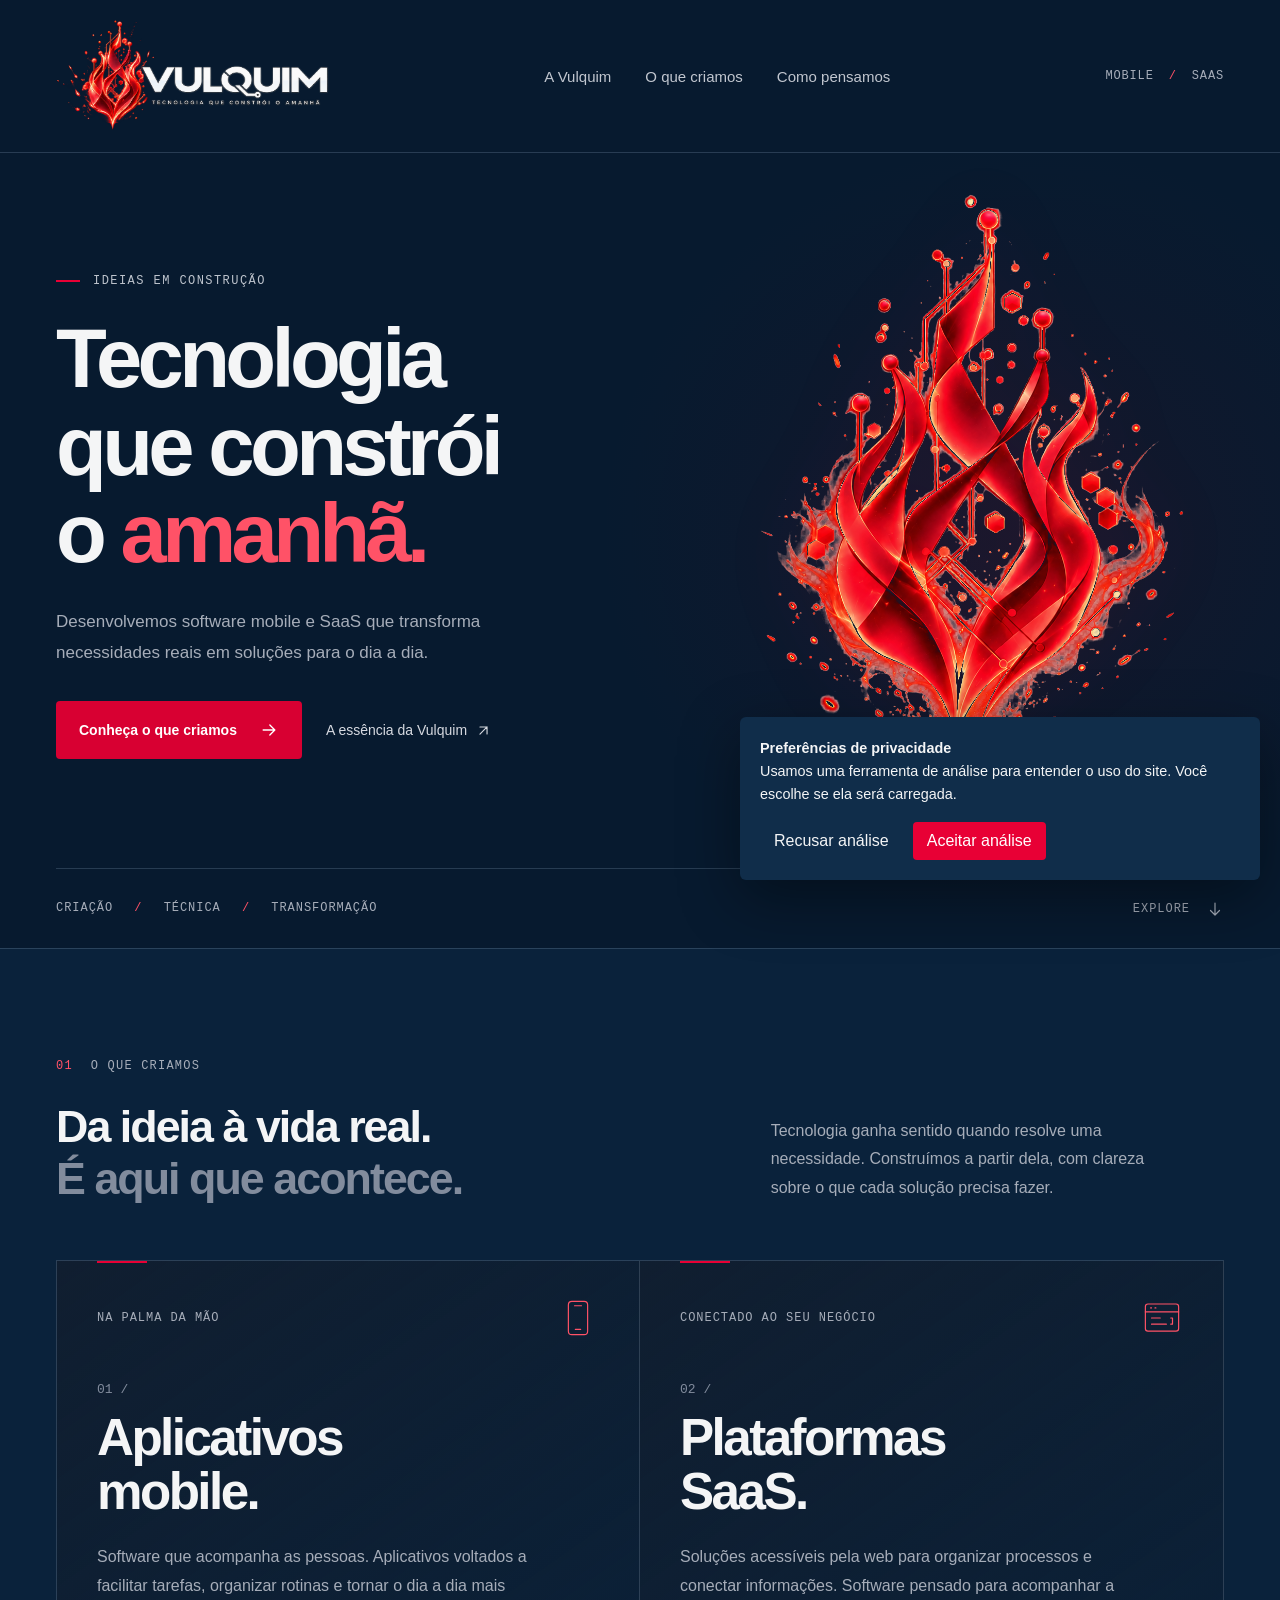
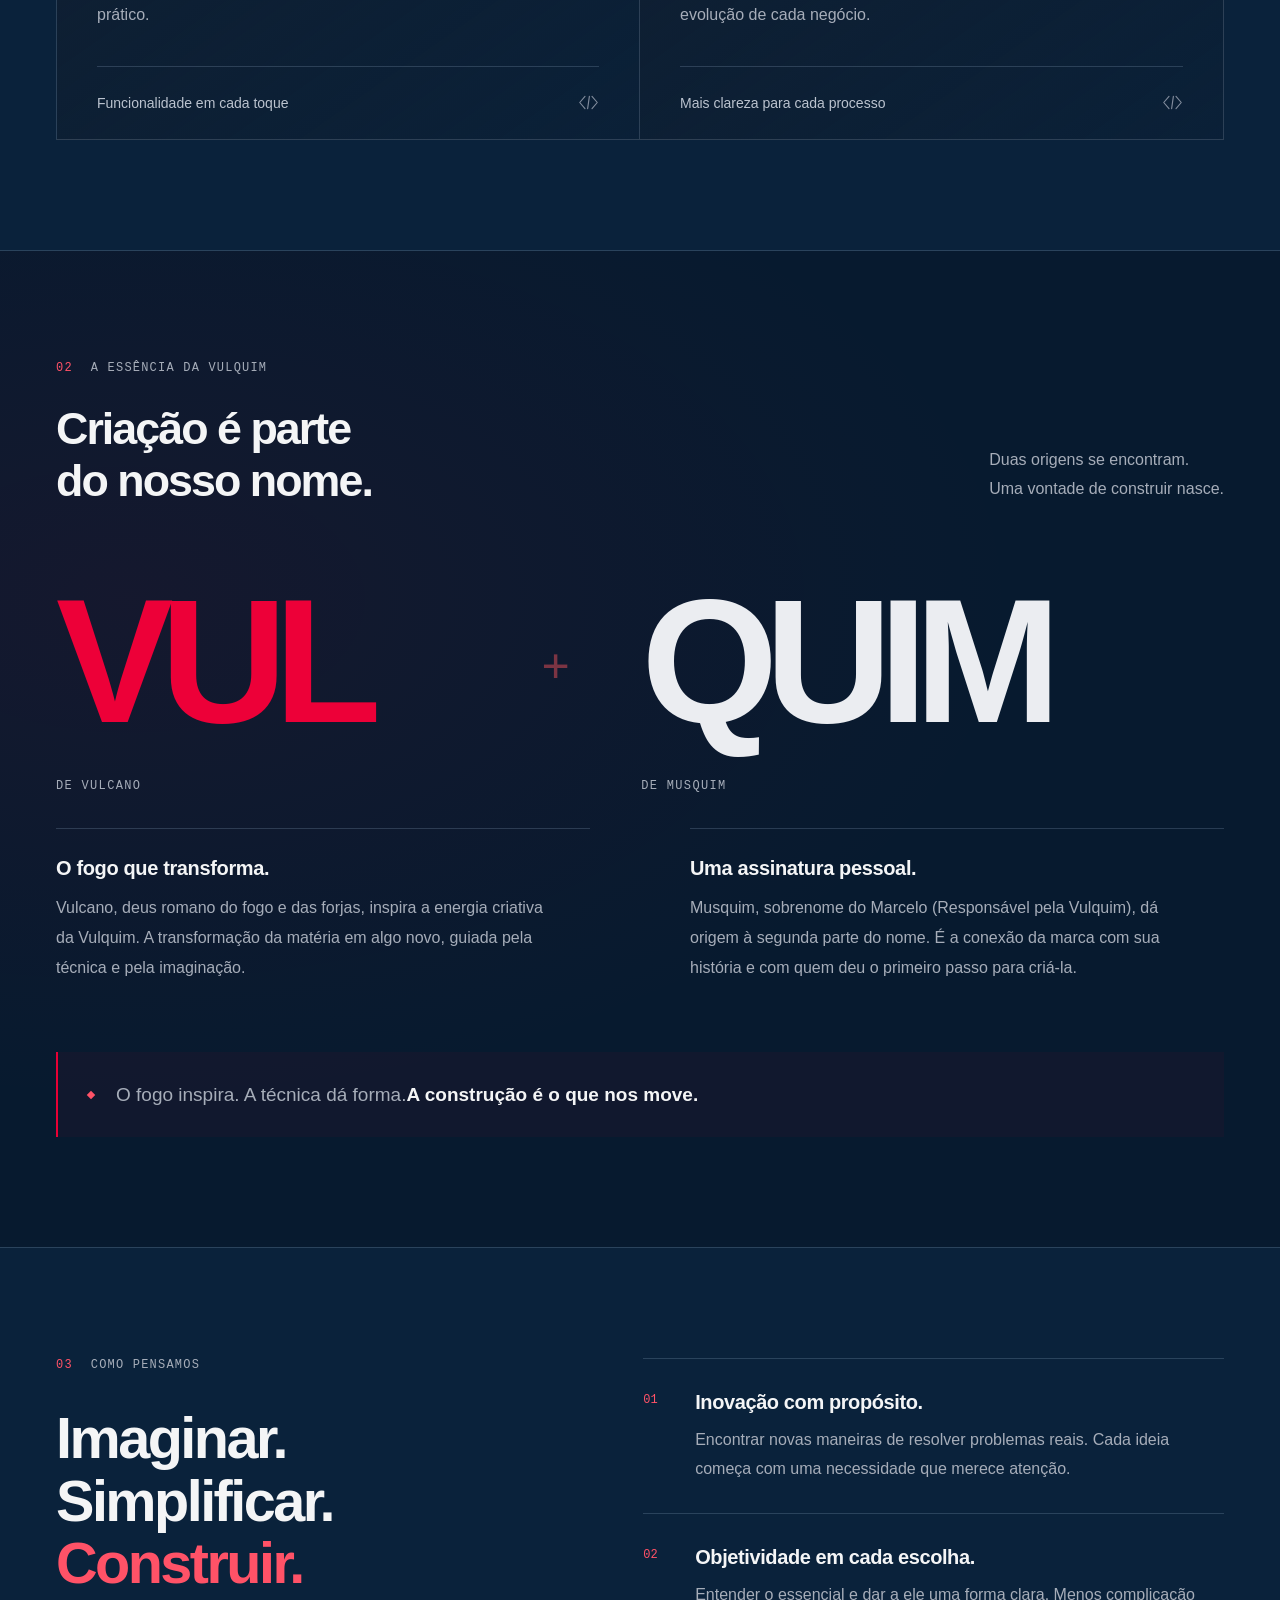
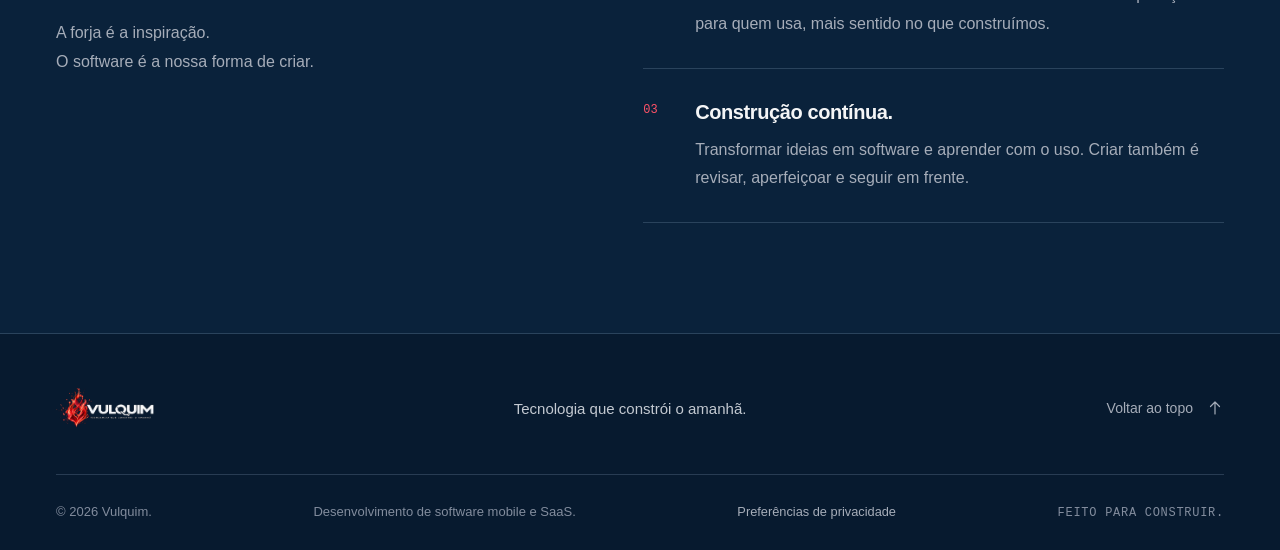
==== index.html @ 4ae48a29 "Adiciona consentimento para analytics e checklist de segurança" ====
<!doctype html>
<html lang="pt-BR">
<head>
  <meta charset="utf-8">
  <meta name="viewport" content="width=device-width, initial-scale=1">
  <meta name="theme-color" content="#071a2f">
  <meta name="color-scheme" content="dark">
  <meta name="description" content="Vulquim: desenvolvimento de software mobile e SaaS. Criação, técnica e objetividade para transformar ideias em soluções digitais.">
  <meta property="og:type" content="website">
  <meta property="og:locale" content="pt_BR">
  <meta property="og:title" content="Vulquim — Tecnologia que constrói o amanhã">
  <meta property="og:description" content="Desenvolvimento de software mobile e SaaS. Da vontade de criar à construção de soluções digitais.">
  <title>Vulquim | Tecnologia que constrói o amanhã</title>
  <link rel="icon" href="favicon.ico" sizes="any">
  <link rel="icon" type="image/png" sizes="32x32" href="favicon-32x32.png">
  <link rel="icon" type="image/png" sizes="16x16" href="favicon-16x16.png">
  <link rel="apple-touch-icon" sizes="180x180" href="apple-touch-icon.png">
  <link rel="manifest" href="site.webmanifest">
  <style>
@charset "UTF-8";

:root {
  --bg: #071a2f;
  --surface: #0a223b;
  --surface-raised: #102d4a;
  --text: #f4f5f6;
  --muted: #a6adb9;
  --subtle: #828c9d;
  --red: #e80035;
  --red-light: #ff5267;
  --line: rgba(190, 215, 241, .18);
  --font: "Segoe UI", Arial, Helvetica, sans-serif;
  --mono: "SFMono-Regular", Consolas, "Liberation Mono", monospace;
  font-family: var(--font);
  color: var(--text);
  background: var(--bg);
  font-synthesis: none;
  text-rendering: optimizeLegibility;
  -webkit-font-smoothing: antialiased;
  scroll-behavior: smooth;
  scroll-padding-top: 100px;
}

*, *::before, *::after { box-sizing: border-box; }
body { margin: 0; min-width: 280px; }
body.dialog-open { overflow: hidden; }
::selection { background: var(--red); color: white; }
button, a { -webkit-tap-highlight-color: transparent; }
button { font: inherit; color: inherit; }
button, a, video { touch-action: manipulation; }
a { color: inherit; text-decoration: none; }
button { cursor: pointer; }
button:disabled { cursor: default; }
button, a { outline-offset: 7px; }
:focus-visible { outline: 2px solid var(--red-light); }
h1, h2, h3, p { margin: 0; }
h1, h2, h3 { overflow-wrap: anywhere; }
img { display: block; max-width: 100%; height: auto; }
svg { width: 24px; height: 24px; fill: none; stroke: currentColor; stroke-width: 1.6; stroke-linecap: round; stroke-linejoin: round; flex-shrink: 0; }
.container { width: min(100% - 112px, 1280px); margin-inline: auto; }
.skip-link { position: fixed; top: 12px; left: 12px; z-index: 100; padding: 14px 20px; background: white; color: black; transform: translateY(-170%); }
.skip-link:focus { transform: translateY(0); }
.site-header { position: relative; z-index: 20; border-bottom: 1px solid var(--line); background: var(--bg); }
.header-inner { display: flex; min-height: 152px; gap: 32px; align-items: center; justify-content: space-between; }
.brand { display: inline-flex; align-items: center; gap: 10px; flex-shrink: 0; }
.brand-logo { display: block; height: 40px; width: auto; }
.site-header .brand-logo { height: 112px; }
.main-nav { display: flex; align-items: center; gap: 34px; }
.main-nav a { position: relative; padding-block: 18px; font-size: .9375rem; color: #c1c6cf; transition: color .18s; }
.main-nav a::after { position: absolute; content: ""; height: 2px; background: var(--red); bottom: 7px; left: 0; width: 100%; transform: scaleX(0); transform-origin: left; transition: transform .2s; }
.main-nav a:hover, .main-nav a:focus-visible { color: white; }
.main-nav a:hover::after, .main-nav a[aria-current="location"]::after { transform: scaleX(1); }
.header-note { color: var(--muted); font: .75rem var(--mono); letter-spacing: .07em; white-space: nowrap; }
.header-note span { color: var(--red-light); margin-inline: 7px; }
.menu-toggle { display: none; }
.hero { position: relative; overflow: hidden; isolation: isolate; background: var(--bg); }
.hero::before { content: ""; position: absolute; z-index: -1; width: 70%; right: -15%; top: 0; bottom: 0; background: radial-gradient(ellipse at 50% 48%, rgba(103, 8, 26, .14), transparent 67%); pointer-events: none; }
.hero-inner { position: relative; display: grid; grid-template-columns: minmax(0, 1.06fr) minmax(0, 1fr); min-height: 795px; padding-top: 70px; padding-bottom: 110px; }
.hero-copy { position: relative; z-index: 2; align-self: center; padding-bottom: 28px; }
.eyebrow { display: flex; align-items: center; gap: 13px; font: .75rem var(--mono); font-weight: 500; letter-spacing: .12em; color: #bdc3cc; }
.eyebrow-line { width: 24px; height: 2px; background: var(--red); }
.hero h1 { margin-top: 27px; font-size: clamp(3.8rem, 6.5vw, 5.7rem); font-weight: 650; line-height: 1.055; letter-spacing: -.056em; }
.hero h1 span { color: var(--red-light); }
.hero-description { font-size: 1.0625rem; line-height: 1.8; max-width: 445px; margin-top: 29px; color: var(--muted); }
.hero-actions { display: flex; flex-wrap: wrap; align-items: center; gap: 24px; margin-top: 33px; }
.button { display: inline-flex; justify-content: center; align-items: center; gap: 22px; padding: 18px 22px; min-height: 56px; border: 1px solid transparent; border-radius: 4px; font-size: .875rem; font-weight: 600; transition: background .2s, transform .2s; }
.button-primary { background: #d80032; color: white; }
.button-primary:hover { background: #f01443; transform: translateY(-2px); }
.button svg { width: 20px; height: 20px; }
.text-link { display: inline-flex; align-items: center; gap: 8px; font-size: .875rem; padding-block: 14px; color: #d6d9e0; }
.text-link:hover { color: var(--red-light); }
.text-link svg { width: 17px; height: 17px; }
.hero-art { position: relative; align-self: stretch; min-width: 0; display: flex; align-items: center; justify-content: center; margin: -80px -80px -20px -8px; }
.hero-flame { width: 100%; height: auto; object-fit: contain; filter: drop-shadow(0 0 36px rgba(239, 0, 47, .06)); }
.motion-link { position: absolute; right: 86px; bottom: -3px; display: flex; align-items: center; gap: 12px; padding: 12px 0; background: none; border: 0; font-size: .875rem; text-align: left; }
.motion-link small { display: block; font-size: .75rem; color: var(--muted); margin-top: 4px; }
.play-circle { border: 1px solid rgba(190, 205, 228, .3); border-radius: 50%; width: 38px; height: 38px; display: grid; place-items: center; transition: border-color .2s, background .2s; }
.play-circle svg { width: 17px; height: 17px; fill: currentColor; stroke: none; }
.motion-link:hover .play-circle { border-color: var(--red); background: var(--red); }
.hero-bottom { position: absolute; bottom: 0; left: 0; right: 0; border-top: 1px solid var(--line); display: flex; align-items: center; justify-content: space-between; gap: 30px; min-height: 80px; font: .75rem var(--mono); letter-spacing: .08em; color: var(--muted); }
.hero-bottom p { line-height: 1.8; }
.hero-bottom p span { color: var(--red-light); margin-inline: 13px; }
.hero-bottom a { display: flex; gap: 16px; align-items: center; min-height: 44px; }
.hero-bottom a:hover { color: white; }
.hero-bottom svg { width: 18px; height: 18px; }
.section { padding-block: 110px; }
.section-label { display: flex; align-items: center; gap: 18px; font: .75rem var(--mono); letter-spacing: .1em; }
.section-label > span { color: var(--red-light); }
.section-label p { color: var(--muted); }
.section-intro { display: grid; grid-template-columns: 1.4fr 1fr; align-items: end; gap: 80px; margin-top: 28px; margin-bottom: 55px; }
h2 { font-size: clamp(2rem, 3.5vw, 3.125rem); letter-spacing: -.044em; font-weight: 600; line-height: 1.16; }
.section-intro h2 span { color: var(--subtle); }
.section-intro > p { font-size: 1rem; line-height: 1.8; color: var(--muted); max-width: 405px; padding-bottom: 2px; }
.services { background: var(--surface); border-block: 1px solid var(--line); }
.services-grid { display: grid; grid-template-columns: 1fr 1fr; }
.service { position: relative; padding: 36px 40px 0; border: 1px solid var(--line); background: linear-gradient(145deg, rgba(19, 28, 42, .65), rgba(11, 16, 24, .1)); overflow: hidden; }
.service + .service { border-left: 0; }
.service::before { content: ""; position: absolute; width: 50px; height: 2px; left: 40px; top: 0; background: var(--red); }
.service-top { display: flex; align-items: center; justify-content: space-between; gap: 15px; }
.service-category { font: .75rem var(--mono); letter-spacing: .08em; color: var(--muted); }
.service-icon { color: var(--red-light); width: 42px; height: 42px; stroke-width: 1.35; }
.service-number { display: block; margin-top: 43px; margin-bottom: 14px; font: .8125rem var(--mono); color: var(--subtle); }
.service h3 { font-size: clamp(2.5rem, 4vw, 3.75rem); letter-spacing: -.05em; line-height: 1.06; font-weight: 550; }
.service > p { max-width: 440px; color: var(--muted); font-size: 1rem; line-height: 1.8; margin-block: 24px 36px; }
.service-foot { display: flex; align-items: center; justify-content: space-between; gap: 20px; border-top: 1px solid var(--line); min-height: 73px; padding-block: 20px; color: #bbc3cf; font-size: .875rem; }
.service-foot svg { width: 21px; height: 21px; color: var(--subtle); stroke-width: 1.3; }
.essence { position: relative; background: radial-gradient(ellipse at 10% 35%, rgba(184, 0, 33, .08), transparent 55%); }
.essence-intro { display: flex; align-items: end; justify-content: space-between; gap: 55px; margin-top: 28px; }
.essence-intro > p { font-size: 1rem; color: var(--muted); line-height: 1.8; padding-bottom: 3px; }
.name-composition { display: grid; grid-template-columns: 1fr 70px 1.28fr; align-items: start; gap: 30px; padding-top: 58px; padding-bottom: 35px; }
.name-part { font-size: clamp(4rem, 13.75vw, 12rem); font-weight: 650; letter-spacing: -.075em; line-height: 1.1; }
.name-vul { color: #ed0038; }
.name-quim { color: #ebedf1; }
.name-part span { display: block; margin-top: 21px; font: .75rem var(--mono); font-weight: 400; letter-spacing: .11em; color: var(--muted); }
.name-plus { align-self: center; color: #7b3443; font-family: var(--mono); font-size: 3rem; line-height: 1; font-weight: 300; transform: translateY(-10px); }
.origins { display: grid; grid-template-columns: 1fr 1fr; gap: 100px; }
.origins article { border-top: 1px solid var(--line); padding-top: 28px; }
.origins h3 { font-size: 1.25rem; font-weight: 550; letter-spacing: -.018em; }
.origins p { margin-top: 13px; color: var(--muted); font-size: 1rem; line-height: 1.85; max-width: 490px; }
.essence-statement { margin-top: 70px; display: flex; align-items: center; gap: 22px; padding: 27px 30px; background: rgba(135, 12, 39, .08); border-left: 2px solid var(--red); }
.statement-marker { display: block; width: 6px; height: 6px; transform: rotate(45deg); background: var(--red-light); }
.essence-statement p { font-size: 1.1875rem; line-height: 1.65; color: var(--muted); }
.essence-statement br { display: none; }
.essence-statement strong { font-weight: 550; color: var(--text); }
.principles { background: var(--surface); border-block: 1px solid var(--line); }
.principles-layout { display: grid; grid-template-columns: 1fr 1.18fr; gap: 95px; }
.principles h2 { margin-top: 35px; font-size: clamp(2.9rem, 4.5vw, 4.5rem); line-height: 1.08; }
.principles h2 span { color: var(--red-light); }
.principles-heading > p { margin-top: 25px; color: var(--muted); font-size: 1rem; line-height: 1.8; }
.principles-list article { display: grid; grid-template-columns: 28px 1fr; gap: 24px; padding-block: 29px; border-bottom: 1px solid var(--line); }
.principles-list article:first-child { border-top: 1px solid var(--line); }
.principle-index { font: .75rem var(--mono); color: var(--red-light); padding-top: 5px; }
.principles-list h3 { font-size: 1.25rem; font-weight: 550; line-height: 1.4; letter-spacing: -.02em; }
.principles-list p { font-size: 1rem; line-height: 1.8; color: var(--muted); margin-top: 10px; }
.site-footer { padding-top: 52px; }
.footer-main { display: flex; align-items: center; justify-content: space-between; gap: 40px; padding-bottom: 44px; }
.footer-main > p { font-size: .9375rem; color: #c3c9d1; }
.back-top { display: flex; align-items: center; gap: 13px; font-size: .875rem; min-height: 44px; color: var(--muted); }
.back-top:hover { color: var(--red-light); }
.back-top svg { width: 18px; height: 18px; }
.footer-bottom { display: flex; align-items: center; justify-content: space-between; flex-wrap: wrap; gap: 18px 30px; padding-block: 27px; border-top: 1px solid var(--line); font-size: .8125rem; color: var(--subtle); line-height: 1.6; }
.footer-bottom > span { font: .75rem var(--mono); letter-spacing: .06em; }
.film-dialog { width: min(960px, calc(100% - 40px)); max-height: calc(100dvh - 40px); margin: auto; padding: 0; background: var(--bg); color: var(--text); border: 1px solid var(--line); border-radius: 8px; box-shadow: 0 24px 140px #000; overflow-y: auto; }
.film-dialog::backdrop { background: rgba(0, 0, 0, .87); backdrop-filter: blur(8px); }
.film-header { display: flex; align-items: center; justify-content: space-between; gap: 16px; padding: 13px 18px 13px 24px; }
.film-header h2 { font-size: 1rem; letter-spacing: -.01em; font-weight: 500; }
.film-close { display: grid; place-items: center; background: transparent; border: 1px solid var(--line); border-radius: 50%; width: 44px; height: 44px; flex-shrink: 0; }
.film-close:hover { background: #222833; }
.film-close svg { width: 20px; height: 20px; }
.film-dialog video { display: block; width: 100%; height: auto; aspect-ratio: 16 / 9; background: black; }
.film-caption { padding: 18px 24px; font-size: .875rem; line-height: 1.6; color: var(--muted); }

@media (min-width: 1600px) {
  .hero-inner { min-height: 875px; }
  .hero-art { margin-right: -50px; margin-left: -25px; }
}
@media (max-width: 1150px) {
  .container { width: calc(100% - 72px); }
  .header-note { display: none; }
  .main-nav { gap: 25px; }
  .hero-inner { min-height: 750px; padding-top: 72px; }
  .hero-art { margin-right: -45px; margin-left: -45px; }
  .hero h1 { font-size: clamp(3.4rem, 6.5vw, 5.1rem); }
  .hero-description { max-width: 390px; }
  .hero-actions { gap: 5px 18px; }
  .motion-link { right: 48px; bottom: 4px; }
  .section-intro { gap: 45px; grid-template-columns: 1.2fr 1fr; }
  .section { padding-block: 90px; }
  .service { padding-inline: 30px; }
  .service::before { left: 30px; }
  .origins { gap: 70px; }
  .name-composition { gap: 18px; grid-template-columns: 1fr 45px 1.28fr; }
  .principles-layout { gap: 55px; }
  .footer-main { flex-wrap: wrap; gap: 26px; }
}
@media (max-width: 760px) {
  :root { scroll-padding-top: 30px; }
  .container { width: calc(100% - 40px); }
  .header-inner { min-height: 118px; gap: 16px; flex-wrap: wrap; }
  .brand { gap: 7px; }
  .site-header .brand-logo { height: 80px; }
  .js .menu-toggle { display: inline-flex; gap: 12px; align-items: center; justify-content: center; border: 1px solid var(--line); padding: 9px 12px; background: none; border-radius: 3px; min-height: 44px; font-size: .875rem; }
  .menu-lines { position: relative; display: block; width: 18px; height: 14px; }
  .menu-lines::before, .menu-lines::after { content: ""; position: absolute; width: 18px; height: 1px; background: var(--text); left: 0; transition: transform .2s, top .2s; }
  .menu-lines::before { top: 3px; }
  .menu-lines::after { top: 10px; }
  .menu-toggle[aria-expanded="true"] .menu-lines::before { top: 7px; transform: rotate(45deg); }
  .menu-toggle[aria-expanded="true"] .menu-lines::after { top: 7px; transform: rotate(-45deg); }
  .main-nav { width: 100%; flex-direction: column; gap: 0; align-items: stretch; padding-bottom: 20px; }
  .main-nav a { font-size: 1rem; padding-block: 15px; border-top: 1px solid var(--line); }
  .main-nav a::after { display: none; }
  .js .main-nav:not(.is-open) { display: none; }
  .hero-inner { grid-template-columns: 1fr; min-height: 0; padding-top: 48px; padding-bottom: 75px; }
  .hero-copy { padding-bottom: 0; }
  .hero-eyebrow { font-size: .75rem; }
  .hero h1 { font-size: clamp(3.15rem, 10.9vw, 4.8rem); margin-top: 23px; line-height: 1.04; }
  .hero-description { font-size: 1rem; line-height: 1.8; max-width: 460px; margin-top: 25px; }
  .hero-actions { margin-top: 27px; gap: 8px 18px; }
  .button { padding: 16px 19px; gap: 18px; }
  .hero-art { margin: 2px auto 35px; max-width: 455px; width: 100%; min-height: 0; }
  .hero-flame { width: 100%; }
  .motion-link { right: 0; bottom: -24px; font-size: .8125rem; }
  .motion-link small { font-size: .75rem; }
  .hero-bottom { min-height: 73px; gap: 12px; font-size: .75rem; letter-spacing: 0; }
  .hero-bottom p span { margin-inline: 5px; }
  .hero-bottom a { gap: 5px; }
  .section { padding-block: 70px; }
  .section-label { gap: 14px; letter-spacing: .08em; }
  .section-intro { display: block; margin-top: 24px; margin-bottom: 33px; }
  h2 { font-size: clamp(1.95rem, 6.5vw, 2.8rem); }
  .section-intro > p { margin-top: 21px; }
  .services-grid { grid-template-columns: 1fr; }
  .service { padding: 27px 26px 0; }
  .service + .service { border-left: 1px solid var(--line); border-top: 0; }
  .service::before { left: 26px; }
  .service-category { line-height: 1.65; max-width: 230px; }
  .service-icon { width: 38px; height: 38px; }
  .service-number { margin-top: 29px; }
  .service h3 { font-size: 3rem; }
  .service > p { margin-block: 21px 27px; }
  .service-foot { min-height: 66px; }
  .essence-intro { display: block; margin-top: 24px; }
  .essence-intro > p { margin-top: 22px; }
  .name-composition { grid-template-columns: 1fr 19px 1.3fr; gap: 8px; padding-top: 35px; padding-bottom: 30px; }
  .name-part { font-size: clamp(2.9rem, 13.65vw, 6rem); letter-spacing: -.075em; }
  .name-part span { font-size: .75rem; margin-top: 18px; letter-spacing: .025em; }
  .name-plus { font-size: 1.6rem; transform: translateY(-15px); }
  .origins { grid-template-columns: 1fr; gap: 28px; }
  .origins article { padding-top: 25px; }
  .origins h3 { font-size: 1.1875rem; }
  .essence-statement { margin-top: 35px; padding: 22px 20px; gap: 14px; }
  .essence-statement p { font-size: 1rem; }
  .essence-statement br { display: block; }
  .statement-marker { flex-shrink: 0; }
  .principles-layout { grid-template-columns: 1fr; gap: 35px; }
  .principles h2 { font-size: 3.2rem; margin-top: 28px; }
  .principles-heading > p { margin-top: 23px; }
  .principles-list article { padding-block: 25px; gap: 16px; grid-template-columns: 22px 1fr; }
  .principles-list h3 { font-size: 1.1875rem; }
  .site-footer { padding-top: 38px; }
  .footer-main { display: grid; grid-template-columns: 1fr; gap: 20px; padding-bottom: 29px; }
  .back-top { justify-self: start; }
  .footer-bottom { flex-direction: column; align-items: start; gap: 8px; padding-block: 22px 30px; }
  .footer-bottom > span { margin-top: 7px; }
  .film-dialog { width: calc(100% - 20px); max-height: calc(100dvh - 20px); }
  .film-header { padding: 10px 12px 10px 18px; }
  .film-caption { padding: 16px 18px; }
}
.consent-banner { position: fixed; right: 20px; bottom: 20px; z-index: 200; width: min(520px, calc(100% - 40px)); padding: 20px; border: 1px solid var(--line-strong); border-radius: 6px; background: var(--surface-raised); box-shadow: 0 18px 60px rgba(0, 0, 0, .4); }
.consent-banner[hidden] { display: none; }
.consent-banner p { margin: 0; color: var(--text); font-size: .9rem; line-height: 1.6; }
.consent-actions { display: flex; flex-wrap: wrap; gap: 10px; margin-top: 16px; }
.consent-actions button, .privacy-preferences { border: 1px solid var(--line-strong); border-radius: 4px; padding: 10px 14px; background: transparent; color: var(--text); font: inherit; cursor: pointer; }
.consent-actions button:hover, .consent-actions button:focus-visible, .privacy-preferences:hover, .privacy-preferences:focus-visible { border-color: var(--red-light); color: var(--red-light); }
.consent-actions .consent-accept { border-color: var(--red); background: var(--red); color: white; }
.consent-actions .consent-accept:hover, .consent-actions .consent-accept:focus-visible { border-color: var(--red-light); background: var(--red-light); color: white; }
.privacy-preferences { padding: 0; border: 0; color: var(--muted); font-size: .8rem; }
@media (max-width: 600px) {
  .consent-banner { right: 12px; bottom: 12px; width: calc(100% - 24px); padding: 16px; }
  .consent-actions { flex-direction: column-reverse; }
  .consent-actions button { width: 100%; }
}
@media (max-width: 370px) {
  .container { width: calc(100% - 32px); }
  .site-header .brand-logo { height: 56px; }
  .menu-toggle-text { display: none; }
  .hero h1 { font-size: 2.8rem; }
  .hero-actions { align-items: flex-start; flex-direction: column; }
  .hero-bottom { align-items: center; }
  .hero-bottom p { max-width: 230px; }
  .hero-bottom a { font-size: 0; }
  .hero-bottom a svg { width: 22px; height: 22px; }
  .service { padding-inline: 21px; }
  .service-foot { font-size: .875rem; }
  .name-part { font-size: 12.6vw; }
}
@media (prefers-reduced-motion: no-preference) {
  .hero-copy { animation: enter .65s ease-out both; }
  .hero-flame { animation: flame-enter 1s ease-out both; }
  @keyframes enter { from { opacity: 0; transform: translateY(14px); } to { opacity: 1; transform: none; } }
  @keyframes flame-enter { from { opacity: 0; } to { opacity: 1; } }
}
@media (prefers-reduced-motion: reduce) {
  :root { scroll-behavior: auto; }
  *, *::before, *::after { animation: none !important; transition: none !important; }
}
@media print {
  :root, body { background: white; color: black; }
  .container { width: 100%; }
  .site-header, .hero-art, .hero-actions, .hero-bottom, .film-dialog, .back-top, .consent-banner, .privacy-preferences { display: none; }
  .hero-inner, .principles-layout, .section-intro, .essence-intro { display: block; min-height: 0; padding: 0; }
  .section, .hero { padding-block: 25px; background: white; }
  .hero h1 { font-size: 3.3rem; }
  p, .section-intro h2 span, .name-quim, .service h3, .principles h2 { color: black !important; }
  .service, .essence-statement { background: white; }
  .name-part { font-size: 5rem; }
  .service h3 { font-size: 2rem; }
  .brand-logo { filter: brightness(0); }
}

</style>
  
</head>
<body>
  <a class="skip-link" href="#conteudo">Ir para o conteúdo</a>

  <header class="site-header">
    <div class="container header-inner">
      <a class="brand" href="#inicio" aria-label="Vulquim, início">
        <img class="brand-logo" src="vulquim-logo-white.png" alt="Vulquim" width="900" height="369">
      </a>
      <button class="menu-toggle" type="button" aria-controls="menu-principal" aria-expanded="false" aria-label="Abrir menu">
        <span class="menu-toggle-text">Menu</span><span class="menu-lines" aria-hidden="true"></span>
      </button>
      <nav class="main-nav" id="menu-principal" aria-label="Navegação principal">
        <a href="#essencia">A Vulquim</a>
        <a href="#atuacao">O que criamos</a>
        <a href="#principios">Como pensamos</a>
      </nav>
      <span class="header-note">MOBILE <span aria-hidden="true">/</span> SAAS</span>
    </div>
  </header>

  <main id="conteudo">
    <section class="hero" id="inicio" aria-labelledby="hero-title">
      <div class="container hero-inner">
        <div class="hero-copy">
          <p class="eyebrow hero-eyebrow"><span class="eyebrow-line" aria-hidden="true"></span> IDEIAS EM CONSTRUÇÃO</p>
          <h1 id="hero-title">Tecnologia<br>que constrói<br>o <span>amanhã.</span></h1>
          <p class="hero-description">Desenvolvemos software mobile e SaaS que transforma necessidades reais em soluções para o dia a dia.</p>
          <div class="hero-actions">
            <a class="button button-primary" href="#atuacao">Conheça o que criamos <svg aria-hidden="true" viewBox="0 0 24 24"><path d="M5 12h14m-6-6 6 6-6 6"/></svg></a>
            <a class="text-link" href="#essencia">A essência da Vulquim <svg aria-hidden="true" viewBox="0 0 24 24"><path d="M7 17 17 7M7 7h10v10"/></svg></a>
          </div>
        </div>
        <div class="hero-art">
          <img class="hero-flame" src="vulquim-asset-3-cutout-final.png" alt="Símbolo da Vulquim: uma chama vermelha formada por fitas entrelaçadas e conexões de circuitos." width="1271" height="1237" fetchpriority="high" decoding="async">
          <a class="motion-link" href="vulquim-asset-4.mp4" data-open-film>
            <span class="play-circle" aria-hidden="true"><svg viewBox="0 0 24 24"><path d="m9 6 9 6-9 6Z"/></svg></span>
            <span>A marca em movimento<small>Assista à animação</small></span>
          </a>
        </div>
        <div class="hero-bottom">
          <p>CRIAÇÃO <span aria-hidden="true">/</span> TÉCNICA <span aria-hidden="true">/</span> TRANSFORMAÇÃO</p>
          <a href="#atuacao" aria-label="Explore o que criamos">EXPLORE <svg aria-hidden="true" viewBox="0 0 24 24"><path d="M12 4v16m-6-6 6 6 6-6"/></svg></a>
        </div>
      </div>
    </section>

    <section class="section services" id="atuacao" aria-labelledby="services-title">
      <div class="container">
        <div class="section-label"><span>01</span><p>O QUE CRIAMOS</p></div>
        <div class="section-intro">
          <h2 id="services-title">Da ideia à vida real.<br><span>É aqui que acontece.</span></h2>
          <p>Tecnologia ganha sentido quando resolve uma necessidade. Construímos a partir dela, com clareza sobre o que cada solução precisa fazer.</p>
        </div>
        <div class="services-grid">
          <article class="service">
            <div class="service-top"><span class="service-category">NA PALMA DA MÃO</span><svg class="service-icon" aria-hidden="true" viewBox="0 0 48 48"><rect x="13" y="5" width="22" height="38" rx="4"/><path d="M20 10h8M21 37h6"/></svg></div>
            <span class="service-number" aria-hidden="true">01 /</span>
            <h3>Aplicativos<br>mobile.</h3>
            <p>Software que acompanha as pessoas. Aplicativos voltados a facilitar tarefas, organizar rotinas e tornar o dia a dia mais prático.</p>
            <div class="service-foot"><span>Funcionalidade em cada toque</span><svg aria-hidden="true" viewBox="0 0 24 24"><path d="m8 5-6 7 6 7m8-14 6 7-6 7m-3-14-2 14"/></svg></div>
          </article>
          <article class="service">
            <div class="service-top"><span class="service-category">CONECTADO AO SEU NEGÓCIO</span><svg class="service-icon" aria-hidden="true" viewBox="0 0 48 48"><rect x="5" y="8" width="38" height="31" rx="3"/><path d="M5 17h38M11 12.5h1m4 0h1M12 24h10m-10 7h17m5-7h2v7h-2"/></svg></div>
            <span class="service-number" aria-hidden="true">02 /</span>
            <h3>Plataformas<br>SaaS.</h3>
            <p>Soluções acessíveis pela web para organizar processos e conectar informações. Software pensado para acompanhar a evolução de cada negócio.</p>
            <div class="service-foot"><span>Mais clareza para cada processo</span><svg aria-hidden="true" viewBox="0 0 24 24"><path d="m8 5-6 7 6 7m8-14 6 7-6 7m-3-14-2 14"/></svg></div>
          </article>
        </div>
      </div>
    </section>

    <section class="section essence" id="essencia" aria-labelledby="essence-title">
      <div class="container">
        <div class="section-label"><span>02</span><p>A ESSÊNCIA DA VULQUIM</p></div>
        <div class="essence-intro">
          <h2 id="essence-title">Criação é parte<br>do nosso nome.</h2>
          <p>Duas origens se encontram.<br>Uma vontade de construir nasce.</p>
        </div>
        <div class="name-composition" aria-label="VUL, de Vulcano, mais QUIM, de Musquim">
          <div class="name-part name-vul" aria-hidden="true">VUL<span>DE VULCANO</span></div>
          <span class="name-plus" aria-hidden="true">+</span>
          <div class="name-part name-quim" aria-hidden="true">QUIM<span>DE MUSQUIM</span></div>
        </div>
        <div class="origins">
          <article>
            <h3>O fogo que transforma.</h3>
            <p>Vulcano, deus romano do fogo e das forjas, inspira a energia criativa da Vulquim. A transformação da matéria em algo novo, guiada pela técnica e pela imaginação.</p>
          </article>
          <article>
            <h3>Uma assinatura pessoal.</h3>
            <p>Musquim, sobrenome do Marcelo (Responsável pela Vulquim), dá origem à segunda parte do nome. É a conexão da marca com sua história e com quem deu o primeiro passo para criá-la.</p>
          </article>
        </div>
        <div class="essence-statement"><span class="statement-marker" aria-hidden="true"></span><p>O fogo inspira. A técnica dá forma.<br><strong>A construção é o que nos move.</strong></p></div>
      </div>
    </section>

    <section class="section principles" id="principios" aria-labelledby="principles-title">
      <div class="container principles-layout">
        <div class="principles-heading">
          <div class="section-label"><span>03</span><p>COMO PENSAMOS</p></div>
          <h2 id="principles-title">Imaginar.<br>Simplificar.<br><span>Construir.</span></h2>
          <p>A forja é a inspiração.<br>O software é a nossa forma de criar.</p>
        </div>
        <div class="principles-list">
          <article><span class="principle-index">01</span><div><h3>Inovação com propósito.</h3><p>Encontrar novas maneiras de resolver problemas reais. Cada ideia começa com uma necessidade que merece atenção.</p></div></article>
          <article><span class="principle-index">02</span><div><h3>Objetividade em cada escolha.</h3><p>Entender o essencial e dar a ele uma forma clara. Menos complicação para quem usa, mais sentido no que construímos.</p></div></article>
          <article><span class="principle-index">03</span><div><h3>Construção contínua.</h3><p>Transformar ideias em software e aprender com o uso. Criar também é revisar, aperfeiçoar e seguir em frente.</p></div></article>
        </div>
      </div>
    </section>
  </main>

  <footer class="site-footer">
    <div class="container">
      <div class="footer-main">
        <a class="brand" href="#inicio" aria-label="Vulquim, voltar ao início"><img class="brand-logo" src="vulquim-logo-white.png" alt="Vulquim" width="1500" height="369" loading="lazy"></a>
        <p>Tecnologia que constrói o amanhã.</p>
        <a class="back-top" href="#inicio">Voltar ao topo <svg aria-hidden="true" viewBox="0 0 24 24"><path d="M12 20V4m-6 6 6-6 6 6"/></svg></a>
      </div>
      <div class="footer-bottom"><p>© 2026 Vulquim.</p><p>Desenvolvimento de software mobile e SaaS.</p><button class="privacy-preferences" id="privacy-preferences" type="button">Preferências de privacidade</button><span>FEITO PARA CONSTRUIR.</span></div>
    </div>
  </footer>

  <dialog class="film-dialog" id="brand-film" aria-labelledby="film-title">
    <div class="film-header"><h2 id="film-title">A Vulquim em movimento</h2><button class="film-close" type="button" aria-label="Fechar vídeo"><svg aria-hidden="true" viewBox="0 0 24 24"><path d="m6 6 12 12M6 18 18 6"/></svg></button></div>
    <video id="film" controls playsinline muted preload="none" aria-label="Animação da identidade visual da Vulquim, com uma chama vermelha e conexões de circuitos"><source src="vulquim-asset-4.mp4" type="video/mp4">Seu navegador não consegue reproduzir este vídeo.</video>
    <p class="film-caption">O fogo, a criação e a transformação na identidade da Vulquim.</p>
  </dialog>
  <section class="consent-banner" id="analytics-consent" aria-labelledby="analytics-consent-title" role="dialog" hidden>
    <p id="analytics-consent-title"><strong>Preferências de privacidade</strong><br>Usamos uma ferramenta de análise para entender o uso do site. Você escolhe se ela será carregada.</p>
    <div class="consent-actions">
      <button type="button" data-analytics-consent="denied">Recusar análise</button>
      <button class="consent-accept" type="button" data-analytics-consent="accepted">Aceitar análise</button>
    </div>
  </section>
<script>
(() => {
  'use strict';
  document.documentElement.classList.add('js');

  const menuButton = document.querySelector('.menu-toggle');
  const menu = document.querySelector('.main-nav');
  const mobile = window.matchMedia('(max-width: 760px)');

  function setMenu(open, returnFocus = false) {
    menuButton.setAttribute('aria-expanded', String(open));
    menuButton.setAttribute('aria-label', open ? 'Fechar menu' : 'Abrir menu');
    menu.classList.toggle('is-open', open);
    if (returnFocus) menuButton.focus();
  }

  menuButton.addEventListener('click', () => {
    setMenu(menuButton.getAttribute('aria-expanded') !== 'true');
  });

  menu.addEventListener('click', (event) => {
    const link = event.target.closest('a');
    if (!link || !mobile.matches) return;
    const target = document.querySelector(link.getAttribute('href'));
    setMenu(false);
    if (target) {
      target.setAttribute('tabindex', '-1');
      target.focus({ preventScroll: true });
      target.addEventListener('blur', () => target.removeAttribute('tabindex'), { once: true });
    }
  });

  document.addEventListener('keydown', (event) => {
    if (event.key === 'Escape' && menuButton.getAttribute('aria-expanded') === 'true') {
      setMenu(false, true);
    }
  });

  document.addEventListener('click', (event) => {
    if (mobile.matches && !event.target.closest('.site-header')) setMenu(false);
  });
  mobile.addEventListener('change', () => setMenu(false));

  const dialog = document.getElementById('brand-film');
  const video = document.getElementById('film');
  const openVideo = document.querySelector('[data-open-film]');
  const closeVideo = document.querySelector('.film-close');

  const analyticsId = 'G-K3H3D2QZF4';
  const analyticsConsentKey = 'vulquim-analytics-consent';
  const consentBanner = document.getElementById('analytics-consent');
  const privacyPreferences = document.getElementById('privacy-preferences');
  const consentButtons = consentBanner.querySelectorAll('[data-analytics-consent]');

  function readAnalyticsConsent() {
    try {
      return window.localStorage.getItem(analyticsConsentKey);
    } catch {
      return null;
    }
  }

  function saveAnalyticsConsent(value) {
    try {
      window.localStorage.setItem(analyticsConsentKey, value);
    } catch {
      // A blocked storage still leaves the current choice effective.
    }
  }

  function loadAnalytics() {
    if (window.__vulquimAnalyticsLoaded) return;
    window.__vulquimAnalyticsLoaded = true;
    window.dataLayer = window.dataLayer || [];
    window.gtag = function gtag() { window.dataLayer.push(arguments); };
    window.gtag('js', new Date());
    window.gtag('config', analyticsId, { anonymize_ip: true });
    const analyticsScript = document.createElement('script');
    analyticsScript.async = true;
    analyticsScript.src = `https://www.googletagmanager.com/gtag/js?id=${encodeURIComponent(analyticsId)}`;
    document.head.appendChild(analyticsScript);
  }

  function showConsentBanner() {
    consentBanner.hidden = false;
  }

  function hideConsentBanner() {
    consentBanner.hidden = true;
  }

  function applyAnalyticsConsent(value) {
    saveAnalyticsConsent(value);
    if (value === 'accepted') {
      loadAnalytics();
    } else if (window.__vulquimAnalyticsLoaded && typeof window.gtag === 'function') {
      window.gtag('consent', 'update', { analytics_storage: 'denied' });
    }
    hideConsentBanner();
  }

  consentButtons.forEach((button) => {
    button.addEventListener('click', () => applyAnalyticsConsent(button.dataset.analyticsConsent));
  });
  privacyPreferences.addEventListener('click', () => {
    showConsentBanner();
    consentButtons[0].focus();
  });

  const analyticsConsent = readAnalyticsConsent();
  if (analyticsConsent === 'accepted') loadAnalytics();
  else if (analyticsConsent !== 'denied') showConsentBanner();

  openVideo.addEventListener('click', (event) => {
    if (typeof dialog.showModal !== 'function') {
      return;
    }
    event.preventDefault();
    dialog.showModal();
    document.body.classList.add('dialog-open');
    closeVideo.focus();
    video.play().catch(() => {
      // Native controls remain available when automatic playback is blocked.
    });
  });

  closeVideo.addEventListener('click', () => dialog.close());
  dialog.addEventListener('click', (event) => {
    if (event.target !== dialog) return;
    const box = dialog.getBoundingClientRect();
    if (event.clientX < box.left || event.clientX > box.right || event.clientY < box.top || event.clientY > box.bottom) dialog.close();
  });

  dialog.addEventListener('close', () => {
    video.pause();
    document.body.classList.remove('dialog-open');
    openVideo.focus({ preventScroll: true });
  });

  if ('IntersectionObserver' in window) {
    const navLinks = Array.from(menu.querySelectorAll('a'));
    const observer = new IntersectionObserver((entries) => {
      entries.forEach((entry) => {
        if (!entry.isIntersecting) return;
        navLinks.forEach((link) => {
          if (link.hash === '#' + entry.target.id) link.setAttribute('aria-current', 'location');
          else link.removeAttribute('aria-current');
        });
      });
    }, { rootMargin: '-15% 0px -60% 0px', threshold: 0 });
    document.querySelectorAll('main > section').forEach((section) => observer.observe(section));
  }
})();

</script>
</body>
</html>
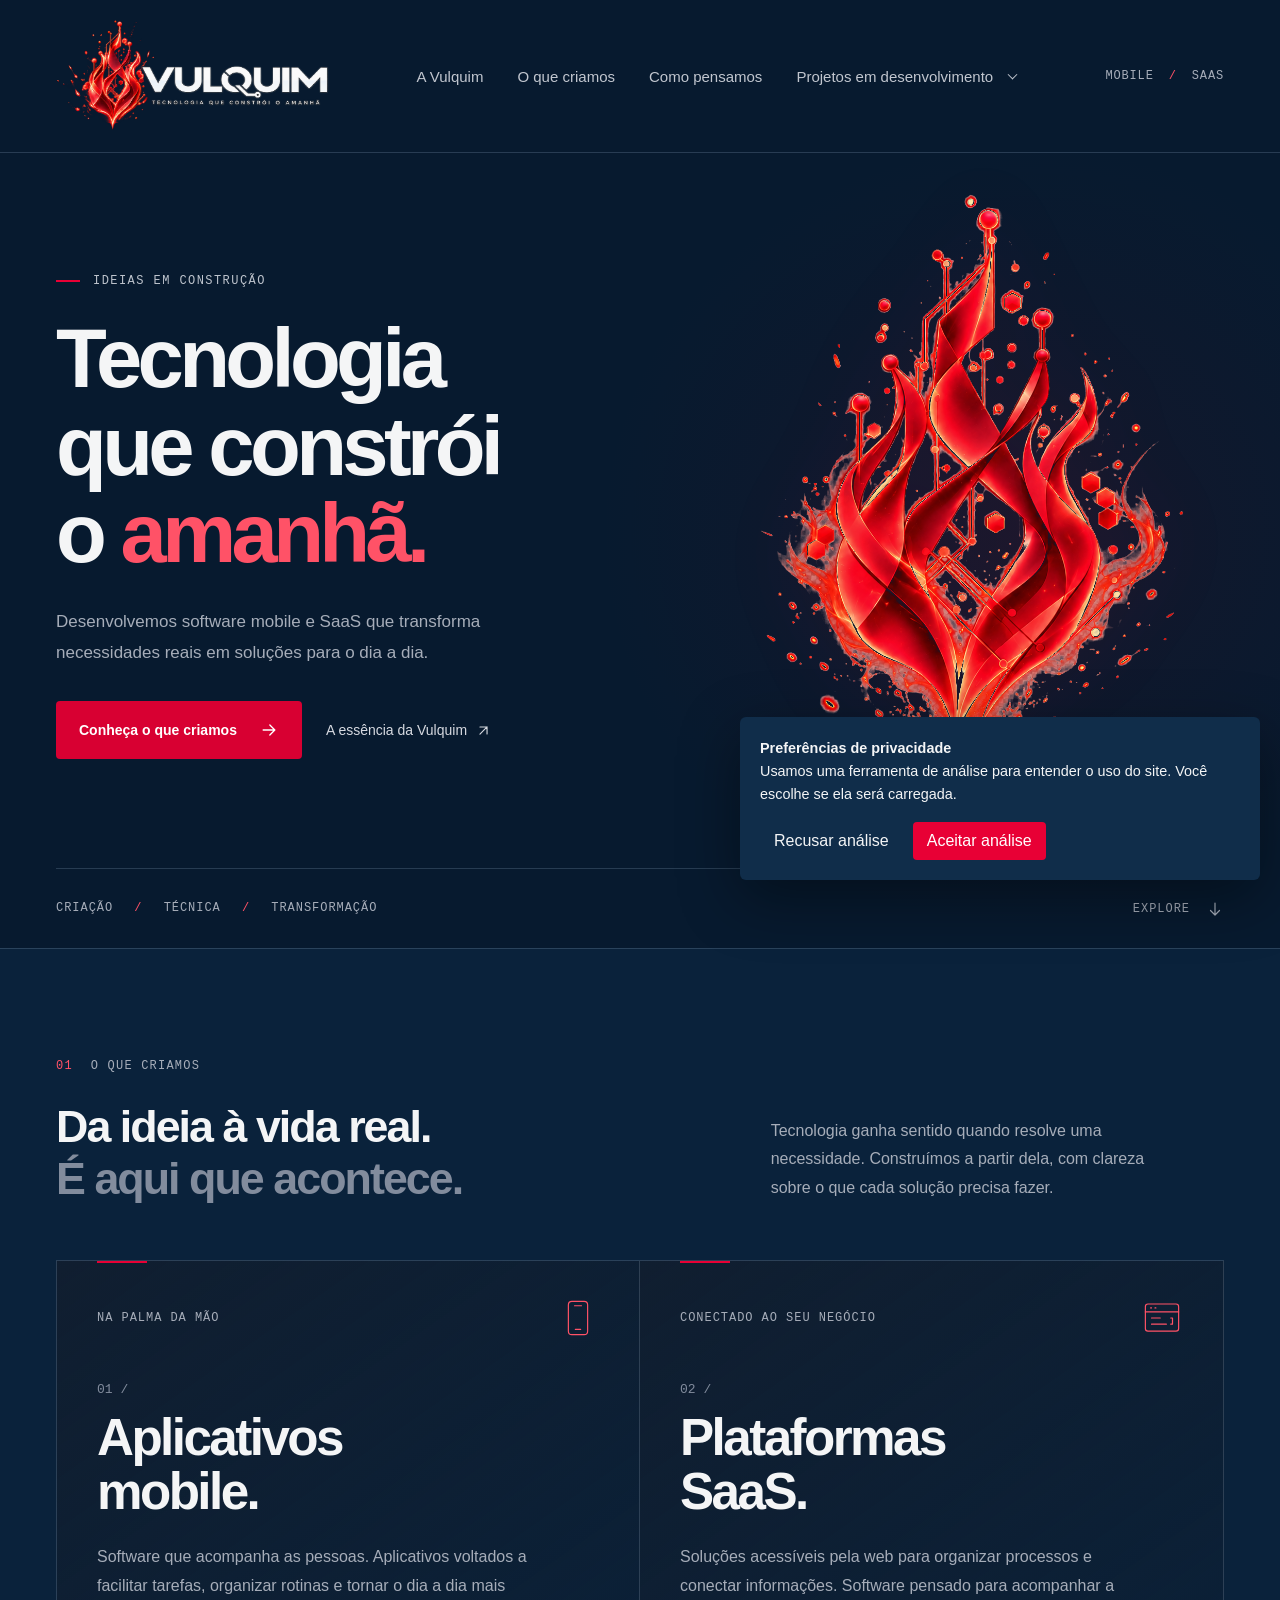
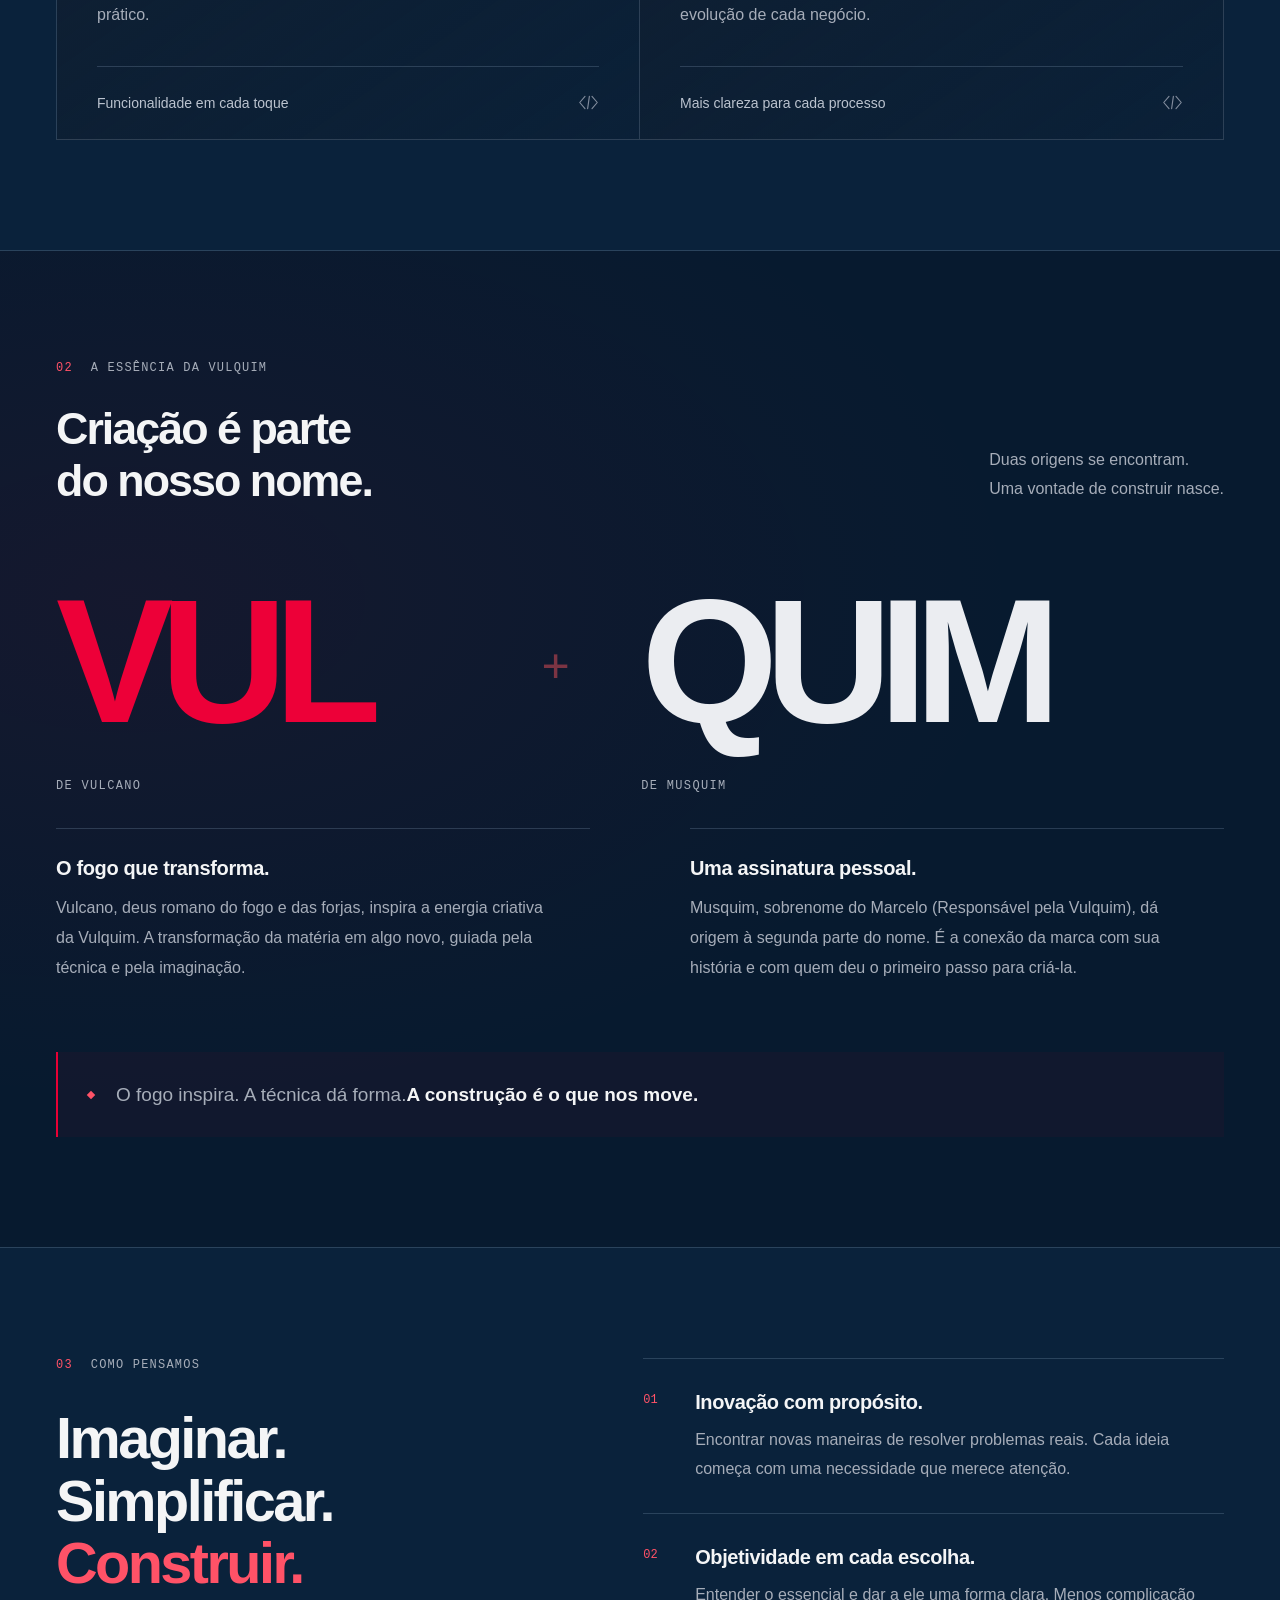
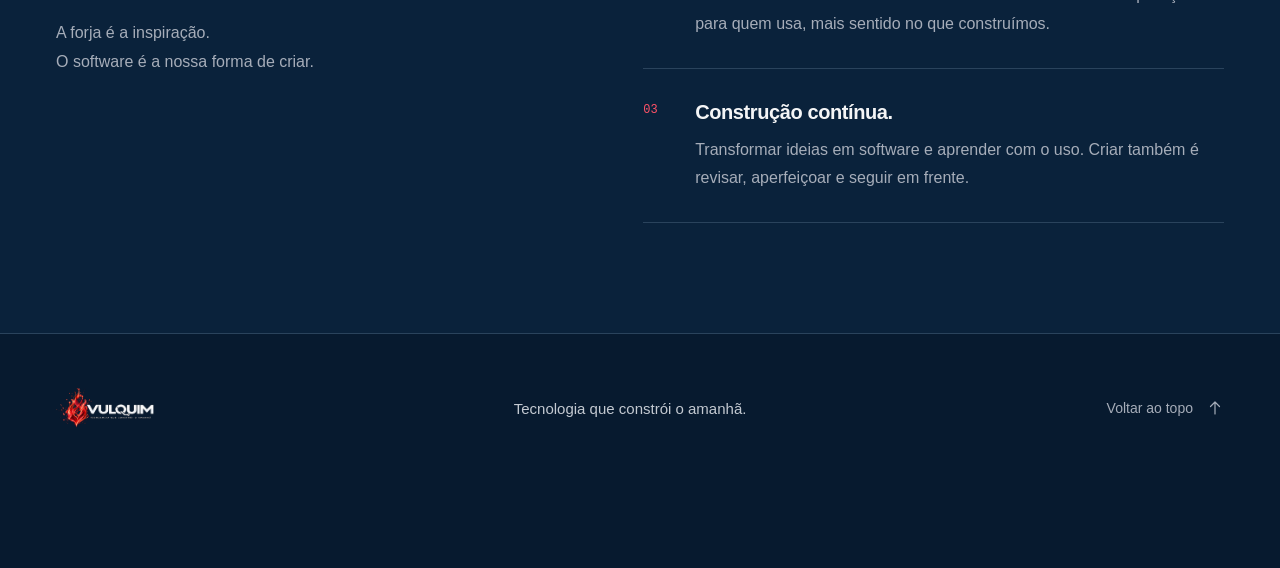
==== commit 0bb5eb80: "Aprimora site e documenta projetos" ====
--- a/index.html
+++ b/index.html
@@ -16,6 +16,7 @@
   <link rel="icon" type="image/png" sizes="16x16" href="favicon-16x16.png">
   <link rel="apple-touch-icon" sizes="180x180" href="apple-touch-icon.png">
   <link rel="manifest" href="site.webmanifest">
+  <link rel="stylesheet" href="projetos.css">
   <style>
 @charset "UTF-8";
 
@@ -209,7 +210,8 @@
   .main-nav { width: 100%; flex-direction: column; gap: 0; align-items: stretch; padding-bottom: 20px; }
   .main-nav a { font-size: 1rem; padding-block: 15px; border-top: 1px solid var(--line); }
   .main-nav a::after { display: none; }
-  .js .main-nav:not(.is-open) { display: none; }
+  .js .main-nav { max-height: 0; opacity: 0; overflow: hidden; visibility: hidden; transform: translateY(-12px); transition: max-height .42s cubic-bezier(.22, 1, .36, 1), opacity .24s ease, transform .42s cubic-bezier(.22, 1, .36, 1), visibility 0s linear .42s; }
+  .js .main-nav.is-open { max-height: 560px; opacity: 1; visibility: visible; transform: none; transition-delay: 0s; }
   .hero-inner { grid-template-columns: 1fr; min-height: 0; padding-top: 48px; padding-bottom: 75px; }
   .hero-copy { padding-bottom: 0; }
   .hero-eyebrow { font-size: .75rem; }
@@ -275,6 +277,22 @@
 .consent-actions .consent-accept { border-color: var(--red); background: var(--red); color: white; }
 .consent-actions .consent-accept:hover, .consent-actions .consent-accept:focus-visible { border-color: var(--red-light); background: var(--red-light); color: white; }
 .privacy-preferences { padding: 0; border: 0; color: var(--muted); font-size: .8rem; }
+
+@media (hover: hover) and (pointer: fine) {
+  .service { transition: transform .3s cubic-bezier(.22, 1, .36, 1), border-color .25s ease, background .25s ease; }
+  .service:hover { z-index: 1; border-color: rgba(255, 82, 103, .48); background: linear-gradient(145deg, rgba(39, 29, 43, .82), rgba(15, 20, 29, .32)); transform: translateY(-6px); }
+  .service:hover .service-icon { transform: translateY(-2px) scale(1.06); }
+  .service-icon { transition: transform .3s cubic-bezier(.22, 1, .36, 1), color .2s ease; }
+  .service-foot svg, .hero-bottom a svg, .back-top svg { transition: transform .25s cubic-bezier(.22, 1, .36, 1); }
+  .service:hover .service-foot svg, .hero-bottom a:hover svg { transform: translateY(4px); }
+  .back-top:hover svg { transform: translateY(-3px); }
+  .principles-list article { transition: padding-left .25s ease, border-color .25s ease; }
+  .principles-list article:hover { padding-left: 8px; border-color: rgba(255, 82, 103, .52); }
+  .principles-list article:hover .principle-index { color: white; }
+}
+
+.js .reveal { opacity: 0; transform: translateY(18px); transition: opacity .72s ease var(--reveal-delay, 0ms), transform .72s cubic-bezier(.22, 1, .36, 1) var(--reveal-delay, 0ms); }
+.js .reveal.is-visible { opacity: 1; transform: none; }
 @media (max-width: 600px) {
   .consent-banner { right: 12px; bottom: 12px; width: calc(100% - 24px); padding: 16px; }
   .consent-actions { flex-direction: column-reverse; }
@@ -336,6 +354,13 @@
         <a href="#essencia">A Vulquim</a>
         <a href="#atuacao">O que criamos</a>
         <a href="#principios">Como pensamos</a>
+        <details class="nav-projects">
+          <summary>Projetos em desenvolvimento</summary>
+          <div class="nav-projects-menu">
+            <a href="kerva.html">Kerva <span>finanças em construção</span></a>
+            <a href="handos.html">HandOS <span>operação no ritmo certo</span></a>
+          </div>
+        </details>
       </nav>
       <span class="header-note">MOBILE <span aria-hidden="true">/</span> SAAS</span>
     </div>
@@ -613,5 +638,6 @@
 })();
 
 </script>
+<script src="site-interactions.js"></script>
 </body>
 </html>
--- a/projetos.css
+++ b/projetos.css
@@ -0,0 +1,523 @@
+/* Shared navigation and project pages for Vulquim. */
+
+.nav-projects {
+  position: relative;
+}
+
+.nav-projects summary {
+  position: relative;
+  padding: 18px 25px 18px 0;
+  color: #c1c6cf;
+  font-size: .9375rem;
+  cursor: pointer;
+  list-style: none;
+  transition: color .18s;
+}
+
+.nav-projects summary::-webkit-details-marker { display: none; }
+
+.nav-projects summary::after {
+  position: absolute;
+  content: "";
+  top: 50%;
+  right: 2px;
+  width: 7px;
+  height: 7px;
+  border-right: 1px solid currentColor;
+  border-bottom: 1px solid currentColor;
+  transform: translateY(-70%) rotate(45deg);
+  transition: transform .18s;
+}
+
+.nav-projects summary::before {
+  position: absolute;
+  content: "";
+  right: 0;
+  bottom: 7px;
+  left: 0;
+  height: 2px;
+  background: var(--red);
+  transform: scaleX(0);
+  transform-origin: left;
+  transition: transform .2s;
+}
+
+.nav-projects summary:hover,
+.nav-projects summary:focus-visible,
+.nav-projects[open] summary {
+  color: white;
+}
+
+.nav-projects summary:focus-visible {
+  outline: 2px solid var(--red-light);
+  outline-offset: 7px;
+}
+
+.nav-projects[open] summary::after { transform: translateY(-25%) rotate(225deg); }
+.nav-projects[open] summary::before { transform: scaleX(1); }
+.nav-projects[open] .nav-projects-menu { animation: project-menu-in .22s cubic-bezier(.22, 1, .36, 1) both; }
+
+@keyframes project-menu-in {
+  from { opacity: 0; transform: translateY(-7px); }
+  to { opacity: 1; transform: none; }
+}
+
+.main-nav .nav-projects-menu {
+  position: absolute;
+  z-index: 30;
+  top: calc(100% - 2px);
+  right: -12px;
+  width: min(290px, 80vw);
+  padding: 8px;
+  border: 1px solid rgba(190, 215, 241, .24);
+  border-radius: 5px;
+  background: #0b233d;
+  box-shadow: 0 18px 50px rgba(0, 0, 0, .35);
+}
+
+.main-nav .nav-projects-menu a {
+  display: block;
+  padding: 13px 14px;
+  border-radius: 3px;
+  color: #edf1f5;
+  font-size: .9rem;
+  line-height: 1.35;
+  transition: background .18s, color .18s;
+}
+
+.main-nav .nav-projects-menu a::after { display: none; }
+
+.main-nav .nav-projects-menu a:hover,
+.main-nav .nav-projects-menu a:focus-visible {
+  background: rgba(232, 0, 53, .12);
+  color: white;
+}
+
+.main-nav .nav-projects-menu span {
+  display: block;
+  margin-top: 4px;
+  color: #9faebe;
+  font: .6875rem/1.4 var(--mono, Consolas, monospace);
+  letter-spacing: .05em;
+  text-transform: uppercase;
+}
+
+/* Project pages */
+
+.project-page {
+  --project-line: rgba(213, 226, 241, .16);
+  --project-text: #f5f7fa;
+  --project-muted: #aab7c6;
+  margin: 0;
+  min-width: 280px;
+  color: var(--project-text);
+  background: var(--project-bg);
+  font-family: "Segoe UI", Arial, Helvetica, sans-serif;
+  font-synthesis: none;
+  text-rendering: optimizeLegibility;
+  -webkit-font-smoothing: antialiased;
+}
+
+.project-page *,
+.project-page *::before,
+.project-page *::after { box-sizing: border-box; }
+
+.project-page h1,
+.project-page h2,
+.project-page h3,
+.project-page p { margin: 0; }
+
+.project-page a { color: inherit; text-decoration: none; }
+.project-page .skip-link { position: fixed; top: 12px; left: 12px; z-index: 100; padding: 14px 20px; background: white; color: black; transform: translateY(-170%); }
+.project-page .skip-link:focus { transform: translateY(0); }
+.project-page button { font: inherit; }
+.project-page img { display: block; max-width: 100%; height: auto; }
+.project-page svg { fill: none; stroke: currentColor; stroke-linecap: round; stroke-linejoin: round; }
+
+.project-page .site-header {
+  border-bottom-color: var(--project-line);
+  background: var(--project-bg);
+}
+
+.project-page .header-inner {
+  width: min(100% - 112px, 1280px);
+  min-height: 108px;
+  margin-inline: auto;
+  display: flex;
+  align-items: center;
+  justify-content: space-between;
+  gap: 30px;
+}
+
+.project-page .brand { display: inline-flex; align-items: center; flex-shrink: 0; }
+.project-page .brand-logo { width: auto; height: 72px; }
+
+.project-page .main-nav {
+  display: flex;
+  align-items: center;
+  gap: 28px;
+}
+
+.project-page .main-nav > a,
+.project-page .nav-projects summary {
+  color: #c1ccd8;
+  font-size: .875rem;
+}
+
+.project-page .main-nav > a {
+  position: relative;
+  padding-block: 18px;
+}
+
+.project-page .main-nav > a::after {
+  position: absolute;
+  content: "";
+  right: 0;
+  bottom: 7px;
+  left: 0;
+  height: 2px;
+  background: var(--project-accent);
+  transform: scaleX(0);
+  transform-origin: left;
+  transition: transform .2s;
+}
+
+.project-page .main-nav > a:hover,
+.project-page .main-nav > a:focus-visible { color: white; }
+.project-page .main-nav > a:hover::after,
+.project-page .main-nav > a:focus-visible::after { transform: scaleX(1); }
+
+.project-page .nav-projects summary::before { background: var(--project-accent); }
+.project-page .nav-projects summary:focus-visible { outline-color: var(--project-accent); }
+.project-page .nav-projects-menu { background: var(--project-surface); border-color: var(--project-line); }
+.project-page .main-nav .nav-projects-menu a:hover,
+.project-page .main-nav .nav-projects-menu a:focus-visible { background: color-mix(in srgb, var(--project-accent) 13%, transparent); }
+
+.project-page .header-note {
+  color: var(--project-muted);
+  font: .6875rem/1.4 Consolas, monospace;
+  letter-spacing: .09em;
+  white-space: nowrap;
+}
+
+.project-page .header-note span { color: var(--project-accent); margin-inline: 6px; }
+
+.project-page .menu-toggle {
+  display: none;
+  border: 1px solid var(--project-line);
+  border-radius: 3px;
+  min-height: 44px;
+  padding: 9px 12px;
+  color: var(--project-text);
+  background: transparent;
+}
+
+.project-page .menu-lines {
+  position: relative;
+  display: block;
+  width: 18px;
+  height: 14px;
+}
+
+.project-page .menu-lines::before,
+.project-page .menu-lines::after {
+  position: absolute;
+  content: "";
+  left: 0;
+  width: 18px;
+  height: 1px;
+  background: currentColor;
+  transition: transform .2s, top .2s;
+}
+
+.project-page .menu-lines::before { top: 3px; }
+.project-page .menu-lines::after { top: 10px; }
+.project-page .menu-toggle[aria-expanded="true"] .menu-lines::before { top: 7px; transform: rotate(45deg); }
+.project-page .menu-toggle[aria-expanded="true"] .menu-lines::after { top: 7px; transform: rotate(-45deg); }
+
+.project-page .project-main { overflow: hidden; }
+
+.project-page .project-hero {
+  position: relative;
+  isolation: isolate;
+  border-bottom: 1px solid var(--project-line);
+}
+
+.project-page .project-hero::before {
+  position: absolute;
+  z-index: -1;
+  content: "";
+  inset: 0 0 auto;
+  height: min(760px, 90vw);
+  opacity: .6;
+  pointer-events: none;
+}
+
+.project-kerva {
+  --project-bg: #15100c;
+  --project-surface: #21150f;
+  --project-surface-raised: #2b1b12;
+  --project-accent: #ff7b22;
+  --project-accent-soft: #ffad6e;
+}
+
+.project-kerva .project-hero::before {
+  background: radial-gradient(ellipse at 75% 35%, rgba(255, 113, 23, .28), transparent 39%), linear-gradient(130deg, transparent 45%, rgba(246, 104, 19, .09) 45%, transparent 66%);
+}
+
+.project-handos {
+  --project-bg: #061426;
+  --project-surface: #0b1d33;
+  --project-surface-raised: #102946;
+  --project-accent: #48a8ff;
+  --project-accent-soft: #92d1ff;
+}
+
+.project-handos .project-hero::before {
+  background: radial-gradient(ellipse at 80% 28%, rgba(38, 130, 224, .32), transparent 38%), linear-gradient(115deg, transparent 43%, rgba(72, 168, 255, .08) 43%, transparent 68%);
+}
+
+.project-hero-inner {
+  position: relative;
+  width: min(100% - 112px, 1280px);
+  min-height: 610px;
+  margin-inline: auto;
+  display: grid;
+  grid-template-columns: minmax(0, 1.02fr) minmax(320px, .98fr);
+  align-items: center;
+  gap: 80px;
+  padding-block: 70px 88px;
+}
+
+.project-kicker,
+.project-label,
+.project-specs dt,
+.project-status-label,
+.project-step-index {
+  color: var(--project-accent-soft);
+  font: .6875rem/1.5 Consolas, monospace;
+  letter-spacing: .12em;
+  text-transform: uppercase;
+}
+
+.project-kicker { display: flex; align-items: center; gap: 12px; }
+.project-kicker::before { content: ""; width: 24px; height: 2px; background: var(--project-accent); }
+
+.project-hero h1 {
+  max-width: 720px;
+  margin-top: 27px;
+  font-size: clamp(4rem, 8vw, 7.5rem);
+  font-weight: 650;
+  letter-spacing: -.07em;
+  line-height: .94;
+}
+
+.project-hero h1 span { display: block; color: var(--project-accent); }
+
+.project-lead {
+  max-width: 475px;
+  margin-top: 30px;
+  color: var(--project-muted);
+  font-size: 1.125rem;
+  line-height: 1.75;
+}
+
+.project-meta {
+  display: flex;
+  flex-wrap: wrap;
+  gap: 10px;
+  margin-top: 32px;
+}
+
+.project-status {
+  display: inline-flex;
+  align-items: center;
+  gap: 9px;
+  min-height: 40px;
+  padding: 9px 13px;
+  border: 1px solid color-mix(in srgb, var(--project-accent) 45%, transparent);
+  border-radius: 3px;
+  color: var(--project-text);
+  background: color-mix(in srgb, var(--project-accent) 9%, transparent);
+  font-size: .8125rem;
+}
+
+.project-status-dot { width: 7px; height: 7px; border-radius: 50%; background: var(--project-accent); box-shadow: 0 0 0 4px color-mix(in srgb, var(--project-accent) 15%, transparent); }
+
+.project-hero-art {
+  position: relative;
+  min-height: 405px;
+  border: 1px solid color-mix(in srgb, var(--project-accent) 48%, var(--project-line));
+  background: var(--project-surface);
+  overflow: hidden;
+}
+
+.project-hero-art::before,
+.project-hero-art::after {
+  position: absolute;
+  content: "";
+  pointer-events: none;
+}
+
+.project-hero-art::before {
+  inset: 0;
+  opacity: .32;
+  background-image: linear-gradient(color-mix(in srgb, var(--project-accent) 22%, transparent) 1px, transparent 1px), linear-gradient(90deg, color-mix(in srgb, var(--project-accent) 22%, transparent) 1px, transparent 1px);
+  background-size: 44px 44px;
+  mask-image: linear-gradient(135deg, black, transparent 72%);
+}
+
+.project-hero-art::after { inset: 22px; border: 1px solid var(--project-line); }
+
+.hero-art-label { position: absolute; z-index: 2; top: 40px; left: 42px; color: var(--project-muted); font: .6875rem Consolas, monospace; letter-spacing: .1em; }
+.hero-art-mark { position: absolute; z-index: 1; inset: 50% auto auto 50%; color: var(--project-accent); font-size: clamp(10rem, 19vw, 18rem); font-weight: 700; letter-spacing: -.15em; line-height: .7; transform: translate(-50%, -45%); text-shadow: 14px 18px 0 color-mix(in srgb, var(--project-accent) 16%, transparent); }
+.hero-art-index { position: absolute; z-index: 2; right: 42px; bottom: 40px; color: var(--project-accent-soft); font: .75rem Consolas, monospace; letter-spacing: .08em; }
+.hero-art-corner { position: absolute; z-index: 2; top: 40px; right: 42px; width: 34px; height: 34px; border-top: 2px solid var(--project-accent); border-right: 2px solid var(--project-accent); }
+
+.project-section { padding-block: 105px; border-bottom: 1px solid var(--project-line); }
+.project-section-inner { width: min(100% - 112px, 1280px); margin-inline: auto; }
+
+.project-section-heading { display: grid; grid-template-columns: 1fr 1.1fr; gap: 100px; align-items: end; margin-bottom: 58px; }
+.project-section-heading h2 { max-width: 600px; margin-top: 18px; font-size: clamp(2.5rem, 5vw, 4.8rem); font-weight: 600; letter-spacing: -.06em; line-height: 1.02; }
+.project-section-heading h2 span { color: var(--project-accent); }
+.project-section-heading > p { max-width: 430px; color: var(--project-muted); font-size: 1rem; line-height: 1.8; }
+
+.project-kerva .project-section:nth-child(odd) { background: linear-gradient(120deg, rgba(255, 120, 30, .04), transparent 45%); }
+.project-handos .project-section:nth-child(odd) { background: linear-gradient(120deg, rgba(68, 156, 244, .045), transparent 45%); }
+
+.project-grid { display: grid; grid-template-columns: repeat(3, 1fr); border-top: 1px solid var(--project-line); border-left: 1px solid var(--project-line); }
+.project-card { min-height: 235px; padding: 27px 29px 30px; border-right: 1px solid var(--project-line); border-bottom: 1px solid var(--project-line); background: color-mix(in srgb, var(--project-surface) 64%, transparent); }
+.project-card-index { display: block; color: var(--project-accent); font: .75rem Consolas, monospace; }
+.project-card h3 { margin-top: 40px; font-size: 1.35rem; font-weight: 550; letter-spacing: -.025em; }
+.project-card p { margin-top: 13px; color: var(--project-muted); font-size: .9375rem; line-height: 1.75; }
+
+.project-specs { display: grid; grid-template-columns: repeat(4, 1fr); gap: 0; border-top: 1px solid var(--project-line); border-bottom: 1px solid var(--project-line); }
+.project-specs > div { min-height: 122px; padding: 25px 24px; border-right: 1px solid var(--project-line); }
+.project-specs > div:last-child { border-right: 0; }
+.project-specs dd { margin: 16px 0 0; color: var(--project-text); font-size: 1rem; line-height: 1.45; }
+
+.project-roadmap { display: grid; grid-template-columns: repeat(3, 1fr); border-top: 1px solid var(--project-line); }
+.project-step { position: relative; min-height: 180px; padding: 28px 28px 20px 0; border-right: 1px solid var(--project-line); }
+.project-step + .project-step { padding-left: 28px; }
+.project-step:last-child { border-right: 0; }
+.project-step-index { display: block; }
+.project-step h3 { margin-top: 31px; font-size: 1.2rem; font-weight: 550; }
+.project-step p { margin-top: 10px; max-width: 300px; color: var(--project-muted); font-size: .9rem; line-height: 1.7; }
+
+.project-footer { padding-block: 55px 30px; }
+.project-footer-main { display: flex; align-items: center; justify-content: space-between; gap: 24px; padding-bottom: 38px; }
+.project-footer-main p { color: var(--project-muted); font-size: .9375rem; }
+.project-back { display: inline-flex; align-items: center; gap: 10px; color: var(--project-accent-soft); font-size: .875rem; }
+.project-back svg { width: 18px; height: 18px; stroke-width: 1.6; }
+.project-footer-bottom { display: flex; justify-content: space-between; flex-wrap: wrap; gap: 12px 25px; padding-top: 22px; border-top: 1px solid var(--project-line); color: #8293a7; font: .6875rem/1.5 Consolas, monospace; letter-spacing: .06em; }
+
+body.is-leaving::after {
+  position: fixed;
+  z-index: 1000;
+  content: "";
+  inset: 0;
+  pointer-events: none;
+  background: var(--project-bg, var(--bg, #071a2f));
+  animation: page-leave .22s ease both;
+}
+
+@keyframes page-leave {
+  from { opacity: 0; }
+  to { opacity: 1; }
+}
+
+@media (hover: hover) and (pointer: fine) {
+  .project-hero-art { transition: transform .42s cubic-bezier(.22, 1, .36, 1), border-color .3s ease, box-shadow .3s ease; }
+  .project-hero-art:hover { border-color: color-mix(in srgb, var(--project-accent) 75%, white); box-shadow: 0 20px 70px color-mix(in srgb, var(--project-accent) 10%, transparent); transform: translateY(-5px); }
+  .hero-art-mark { transition: transform .45s cubic-bezier(.22, 1, .36, 1), text-shadow .35s ease; }
+  .project-hero-art:hover .hero-art-mark { text-shadow: 20px 24px 0 color-mix(in srgb, var(--project-accent) 22%, transparent); transform: translate(-50%, -45%) scale(1.04); }
+  .project-card { transition: transform .3s cubic-bezier(.22, 1, .36, 1), border-color .25s ease, background .25s ease; }
+  .project-card:hover { position: relative; z-index: 1; border-color: color-mix(in srgb, var(--project-accent) 58%, var(--project-line)); background: color-mix(in srgb, var(--project-accent) 8%, var(--project-surface)); transform: translateY(-5px); }
+  .project-step { transition: padding-left .25s ease, border-color .25s ease; }
+  .project-step:hover { padding-left: 8px; border-color: color-mix(in srgb, var(--project-accent) 60%, var(--project-line)); }
+  .project-step + .project-step:hover { padding-left: 36px; }
+  .project-back svg { transition: transform .25s cubic-bezier(.22, 1, .36, 1); }
+  .project-back:hover svg { transform: translateX(4px); }
+}
+
+.project-page .js .reveal { opacity: 0; transform: translateY(18px); transition: opacity .72s ease var(--reveal-delay, 0ms), transform .72s cubic-bezier(.22, 1, .36, 1) var(--reveal-delay, 0ms); }
+.project-page .js .reveal.is-visible { opacity: 1; transform: none; }
+
+@media (max-width: 1150px) {
+  .project-page .header-inner,
+  .project-hero-inner,
+  .project-section-inner { width: calc(100% - 72px); }
+  .project-page .header-note { display: none; }
+  .project-page .main-nav { gap: 20px; }
+  .project-hero-inner { gap: 45px; }
+  .project-section-heading { gap: 55px; }
+}
+
+@media (max-width: 760px) {
+  .main-nav .nav-projects-menu {
+    position: static;
+    width: 100%;
+    padding: 0 0 8px;
+    border: 0;
+    border-radius: 0;
+    background: transparent;
+    box-shadow: none;
+  }
+
+  .main-nav .nav-projects-menu a { padding: 13px 10px 13px 18px; border-top: 1px solid var(--line, rgba(190, 215, 241, .18)); border-radius: 0; }
+  .nav-projects summary { display: block; padding-block: 15px; border-top: 1px solid var(--line, rgba(190, 215, 241, .18)); }
+  .nav-projects summary::before { display: none; }
+  .nav-projects summary::after { right: 5px; }
+
+  .project-page .header-inner,
+  .project-hero-inner,
+  .project-section-inner { width: calc(100% - 40px); }
+  .project-page .header-inner { min-height: 96px; flex-wrap: wrap; gap: 15px; }
+  .project-page .brand-logo { height: 62px; }
+  .project-page .js .menu-toggle { display: inline-flex; align-items: center; justify-content: center; gap: 12px; }
+  .project-page .main-nav { width: 100%; flex-direction: column; align-items: stretch; gap: 0; padding-bottom: 17px; }
+  .project-page .js .main-nav { max-height: 0; opacity: 0; overflow: hidden; visibility: hidden; transform: translateY(-12px); transition: max-height .42s cubic-bezier(.22, 1, .36, 1), opacity .24s ease, transform .42s cubic-bezier(.22, 1, .36, 1), visibility 0s linear .42s; }
+  .project-page .js .main-nav.is-open { max-height: 560px; opacity: 1; visibility: visible; transform: none; transition-delay: 0s; }
+  .project-page .main-nav > a { padding-block: 15px; border-top: 1px solid var(--project-line); }
+  .project-page .main-nav > a::after { display: none; }
+  .project-page .nav-projects summary { border-top-color: var(--project-line); }
+  .project-page .main-nav .nav-projects-menu a { border-top-color: var(--project-line); }
+  .project-hero-inner { display: block; min-height: 0; padding-block: 52px 62px; }
+  .project-hero h1 { font-size: clamp(3.5rem, 16vw, 6rem); }
+  .project-lead { margin-top: 24px; font-size: 1rem; }
+  .project-meta { margin-top: 26px; }
+  .project-hero-art { min-height: 280px; margin-top: 55px; }
+  .hero-art-label { top: 27px; left: 27px; }
+  .hero-art-corner { top: 27px; right: 27px; }
+  .hero-art-index { right: 27px; bottom: 27px; }
+  .project-section { padding-block: 70px; }
+  .project-section-heading { display: block; margin-bottom: 35px; }
+  .project-section-heading h2 { margin-top: 16px; font-size: clamp(2.45rem, 11vw, 4rem); }
+  .project-section-heading > p { margin-top: 22px; }
+  .project-grid { grid-template-columns: 1fr; }
+  .project-card { min-height: 0; padding: 24px 22px 27px; }
+  .project-card h3 { margin-top: 29px; }
+  .project-specs { grid-template-columns: 1fr 1fr; }
+  .project-specs > div:nth-child(2) { border-right: 0; }
+  .project-specs > div:nth-child(-n + 2) { border-bottom: 1px solid var(--project-line); }
+  .project-roadmap { grid-template-columns: 1fr; }
+  .project-step, .project-step + .project-step { min-height: 0; padding: 25px 0; border-right: 0; border-bottom: 1px solid var(--project-line); }
+  .project-step:last-child { border-bottom: 0; }
+  .project-step h3 { margin-top: 20px; }
+  .project-footer { padding-top: 38px; }
+  .project-footer-main { display: grid; justify-content: start; padding-bottom: 28px; }
+  .project-footer-bottom { display: grid; gap: 7px; }
+}
+
+@media (max-width: 370px) {
+  .project-page .header-inner,
+  .project-hero-inner,
+  .project-section-inner { width: calc(100% - 32px); }
+  .project-page .brand-logo { height: 54px; }
+  .project-hero h1 { font-size: 3.1rem; }
+  .project-specs > div { padding-inline: 15px; }
+}
+
+@media (prefers-reduced-motion: reduce) {
+  .project-page *, .project-page *::before, .project-page *::after { transition: none !important; }
+}
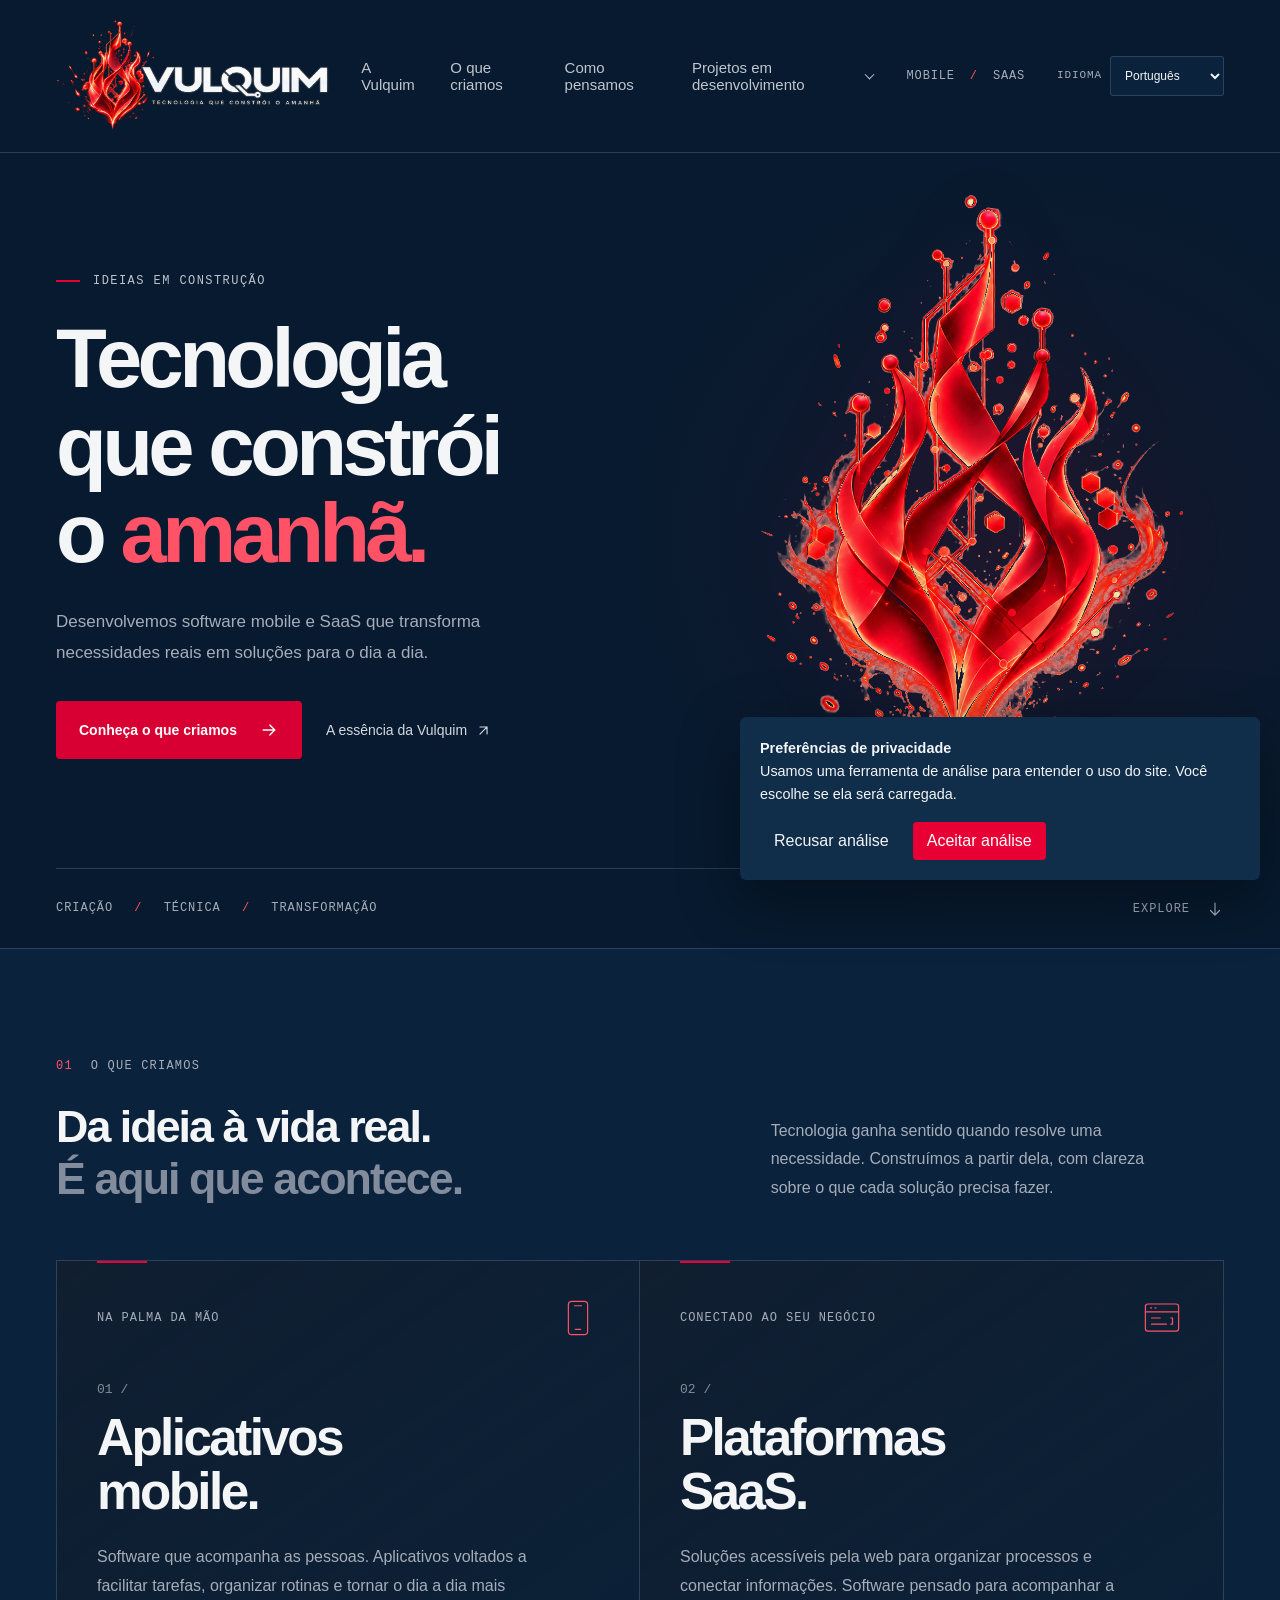
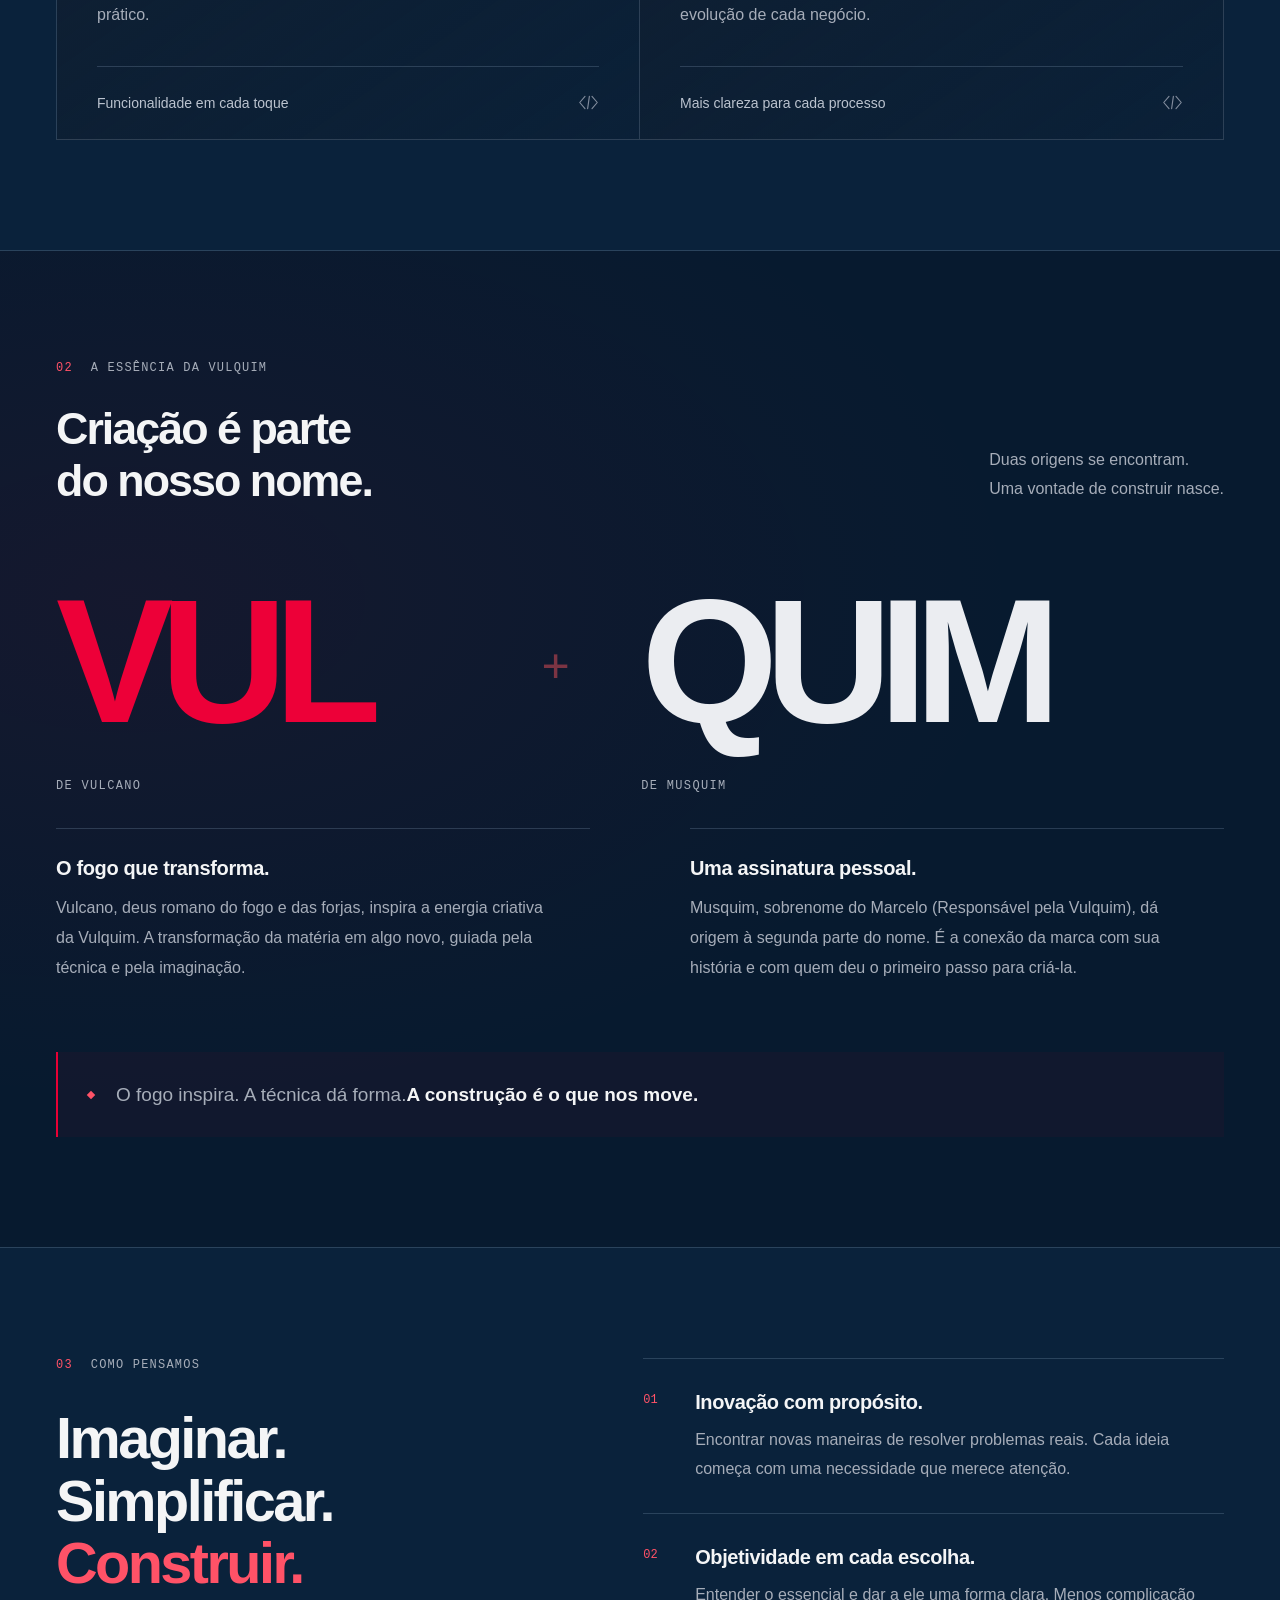
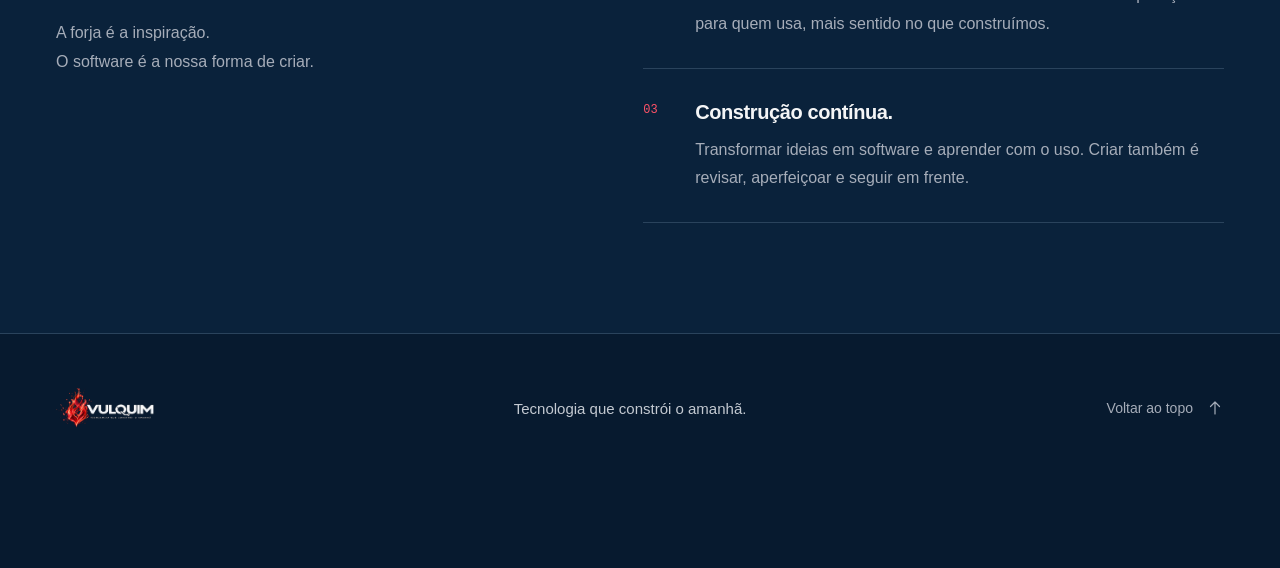
==== commit 1438814c: "Adiciona seletor de idioma ao site" ====
--- a/index.html
+++ b/index.html
@@ -339,7 +339,7 @@
 </style>
   
 </head>
-<body>
+<body data-page="home">
   <a class="skip-link" href="#conteudo">Ir para o conteúdo</a>
 
   <header class="site-header">
@@ -357,12 +357,22 @@
         <details class="nav-projects">
           <summary>Projetos em desenvolvimento</summary>
           <div class="nav-projects-menu">
-            <a href="kerva.html">Kerva <span>finanças em construção</span></a>
-            <a href="handos.html">HandOS <span>operação no ritmo certo</span></a>
+            <a href="Kerva/index.html">Kerva <span>finanças em construção</span></a>
+            <a href="HandOS/index.html">HandOS <span>operação no ritmo certo</span></a>
           </div>
         </details>
       </nav>
       <span class="header-note">MOBILE <span aria-hidden="true">/</span> SAAS</span>
+      <div class="language-switcher">
+        <label for="language-select">Idioma</label>
+        <select id="language-select" data-language-select aria-label="Selecionar idioma">
+          <option value="pt-BR">Português</option>
+          <option value="en">English</option>
+          <option value="es">Español</option>
+          <option value="zh-CN">中文</option>
+          <option value="ja">日本語</option>
+        </select>
+      </div>
     </div>
   </header>
 
@@ -494,7 +504,7 @@
 
   function setMenu(open, returnFocus = false) {
     menuButton.setAttribute('aria-expanded', String(open));
-    menuButton.setAttribute('aria-label', open ? 'Fechar menu' : 'Abrir menu');
+    menuButton.setAttribute('aria-label', window.vulquimI18n ? window.vulquimI18n.t(open ? 'menu.close' : 'menu.open') : (open ? 'Fechar menu' : 'Abrir menu'));
     menu.classList.toggle('is-open', open);
     if (returnFocus) menuButton.focus();
   }
@@ -639,5 +649,6 @@
 
 </script>
 <script src="site-interactions.js"></script>
+<script src="site-language.js"></script>
 </body>
 </html>
--- a/projetos.css
+++ b/projetos.css
@@ -100,6 +100,43 @@
   font: .6875rem/1.4 var(--mono, Consolas, monospace);
   letter-spacing: .05em;
   text-transform: uppercase;
+}
+
+.language-switcher {
+  display: inline-flex;
+  align-items: center;
+  flex-shrink: 0;
+  gap: 8px;
+}
+
+.language-switcher label {
+  color: var(--muted, #a6adb9);
+  font: .6875rem/1.4 var(--mono, Consolas, monospace);
+  letter-spacing: .08em;
+  text-transform: uppercase;
+}
+
+.language-switcher select {
+  min-height: 40px;
+  max-width: 132px;
+  padding: 8px 27px 8px 10px;
+  border: 1px solid var(--line, rgba(190, 215, 241, .18));
+  border-radius: 3px;
+  color: var(--text, #f4f5f6);
+  background: var(--surface, #0a223b);
+  font: .75rem/1.2 var(--font, "Segoe UI", Arial, sans-serif);
+  cursor: pointer;
+}
+
+.language-switcher select:focus-visible {
+  outline: 2px solid var(--red-light, #ff5267);
+  outline-offset: 4px;
+}
+
+.project-page .language-switcher select {
+  border-color: var(--project-line);
+  color: var(--project-text);
+  background: var(--project-surface);
 }
 
 /* Project pages */
@@ -237,6 +274,43 @@
 
 .project-page .project-main { overflow: hidden; }
 
+.project-page .project-identity {
+  display: flex;
+  align-items: center;
+  gap: 18px;
+  margin-bottom: 28px;
+}
+
+.project-page .project-identity-icon {
+  width: 62px;
+  height: 62px;
+  padding: 13px;
+  border: 1px solid color-mix(in srgb, var(--project-accent) 48%, var(--project-line));
+  background: color-mix(in srgb, var(--project-accent) 8%, var(--project-surface));
+  object-fit: contain;
+}
+
+.project-page .project-identity-icon-handos {
+  padding: 0;
+  border: 0;
+  border-radius: 50%;
+  background: transparent;
+}
+
+.project-page .project-identity-wordmark {
+  width: min(235px, 52vw);
+  height: auto;
+  max-height: 42px;
+  object-fit: contain;
+}
+
+.project-page .project-identity-name {
+  color: var(--project-text);
+  font-size: 1.35rem;
+  font-weight: 650;
+  letter-spacing: -.035em;
+}
+
 .project-page .project-hero {
   position: relative;
   isolation: isolate;
@@ -263,6 +337,22 @@
 
 .project-kerva .project-hero::before {
   background: radial-gradient(ellipse at 75% 35%, rgba(255, 113, 23, .28), transparent 39%), linear-gradient(130deg, transparent 45%, rgba(246, 104, 19, .09) 45%, transparent 66%);
+}
+
+.project-kerva .project-main {
+  position: relative;
+  isolation: isolate;
+}
+
+.project-kerva .kerva-grafismo {
+  position: absolute;
+  z-index: -1;
+  inset: 0;
+  min-height: 100%;
+  opacity: .13;
+  pointer-events: none;
+  background: url("Kerva/kerva-grafismo.svg") right 5% top 110px / min(920px, 72vw) auto no-repeat;
+  transform: rotate(-8deg) scale(1.08);
 }
 
 .project-handos {
@@ -371,6 +461,8 @@
 
 .hero-art-label { position: absolute; z-index: 2; top: 40px; left: 42px; color: var(--project-muted); font: .6875rem Consolas, monospace; letter-spacing: .1em; }
 .hero-art-mark { position: absolute; z-index: 1; inset: 50% auto auto 50%; color: var(--project-accent); font-size: clamp(10rem, 19vw, 18rem); font-weight: 700; letter-spacing: -.15em; line-height: .7; transform: translate(-50%, -45%); text-shadow: 14px 18px 0 color-mix(in srgb, var(--project-accent) 16%, transparent); }
+.hero-art-mark-image { position: absolute; z-index: 1; top: 50%; left: 50%; width: min(44%, 230px); height: auto; transform: translate(-50%, -45%); filter: drop-shadow(14px 18px 0 color-mix(in srgb, var(--project-accent) 16%, transparent)); }
+.hero-art-mark-image-handos { width: min(56%, 250px); border-radius: 50%; }
 .hero-art-index { position: absolute; z-index: 2; right: 42px; bottom: 40px; color: var(--project-accent-soft); font: .75rem Consolas, monospace; letter-spacing: .08em; }
 .hero-art-corner { position: absolute; z-index: 2; top: 40px; right: 42px; width: 34px; height: 34px; border-top: 2px solid var(--project-accent); border-right: 2px solid var(--project-accent); }
 
@@ -454,6 +546,11 @@
 }
 
 @media (max-width: 760px) {
+  .language-switcher { order: 2; margin-left: auto; }
+  .main-nav { order: 3; }
+  .language-switcher label { display: none; }
+  .language-switcher select { min-height: 44px; max-width: 120px; }
+
   .main-nav .nav-projects-menu {
     position: static;
     width: 100%;
@@ -483,6 +580,9 @@
   .project-page .nav-projects summary { border-top-color: var(--project-line); }
   .project-page .main-nav .nav-projects-menu a { border-top-color: var(--project-line); }
   .project-hero-inner { display: block; min-height: 0; padding-block: 52px 62px; }
+  .project-page .project-identity { margin-bottom: 24px; }
+  .project-page .project-identity-icon { width: 56px; height: 56px; padding: 11px; }
+  .project-page .project-identity-wordmark { width: min(205px, 58vw); }
   .project-hero h1 { font-size: clamp(3.5rem, 16vw, 6rem); }
   .project-lead { margin-top: 24px; font-size: 1rem; }
   .project-meta { margin-top: 26px; }
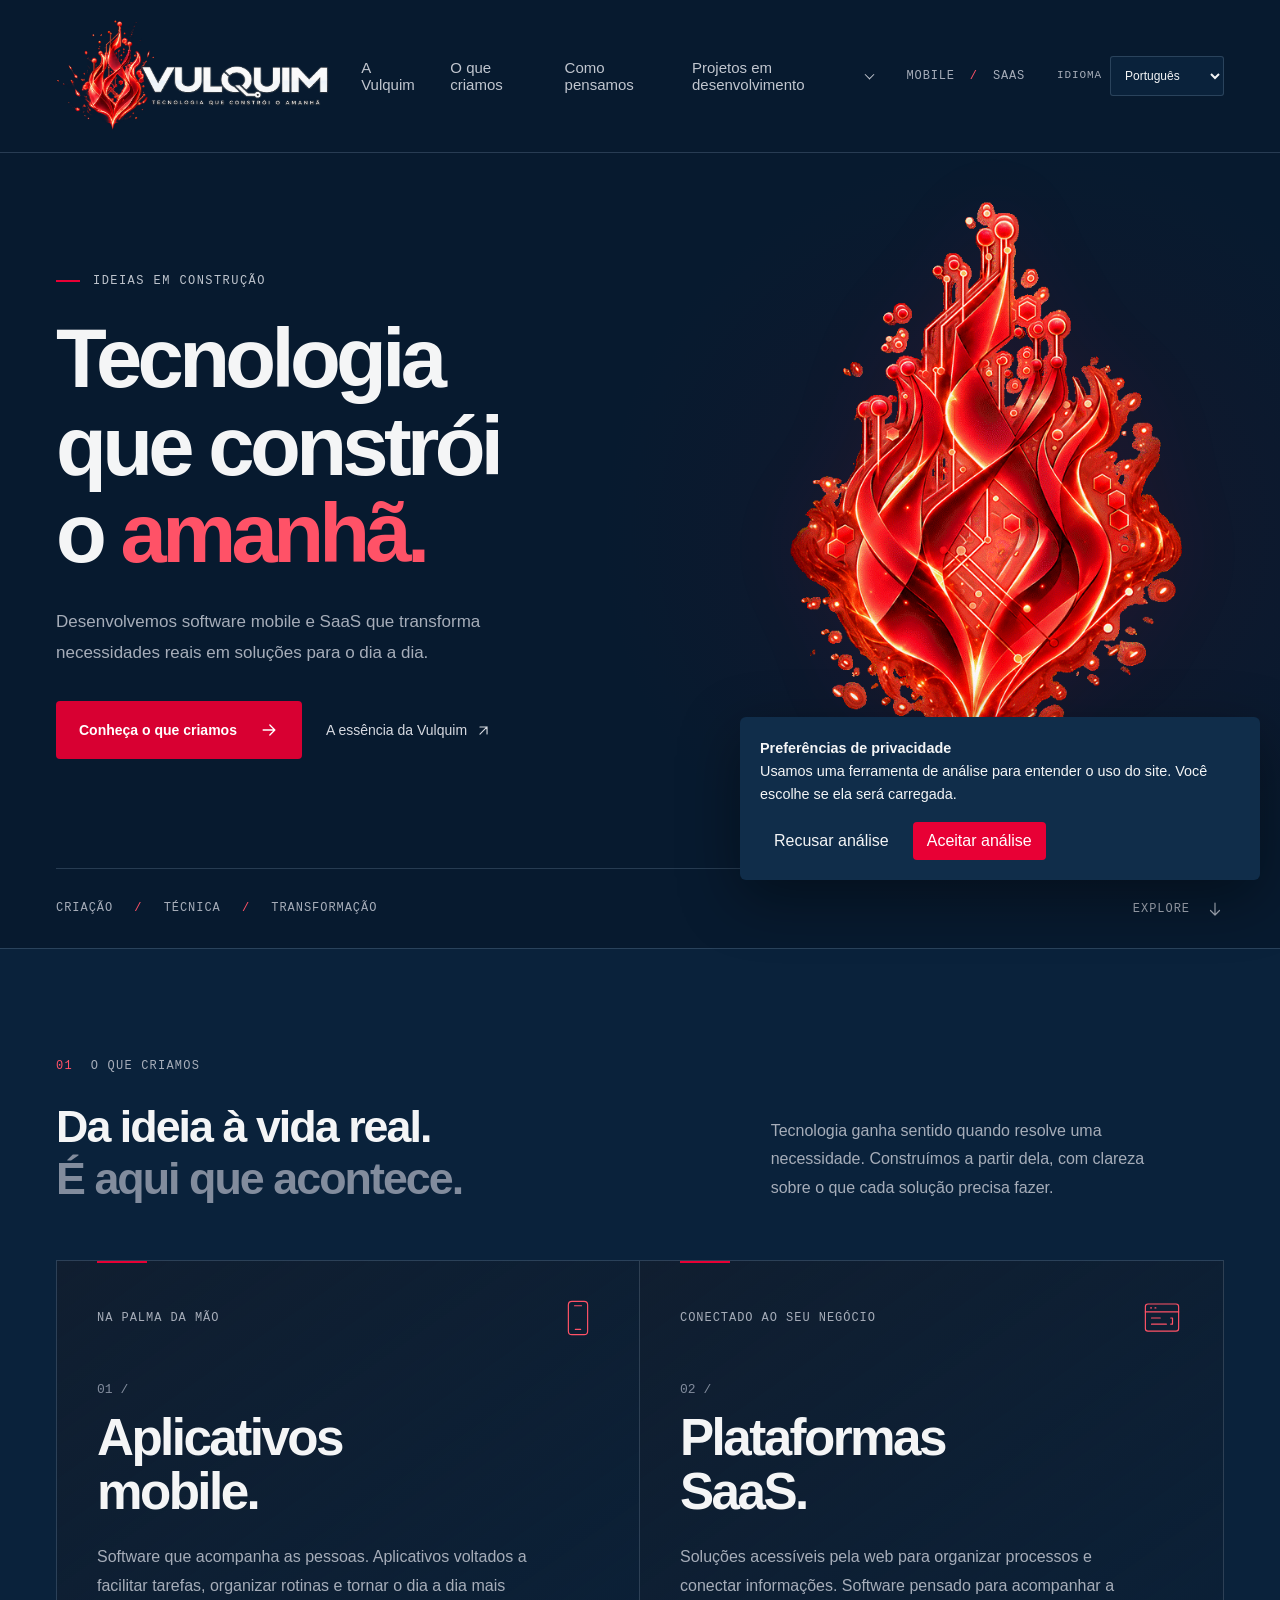
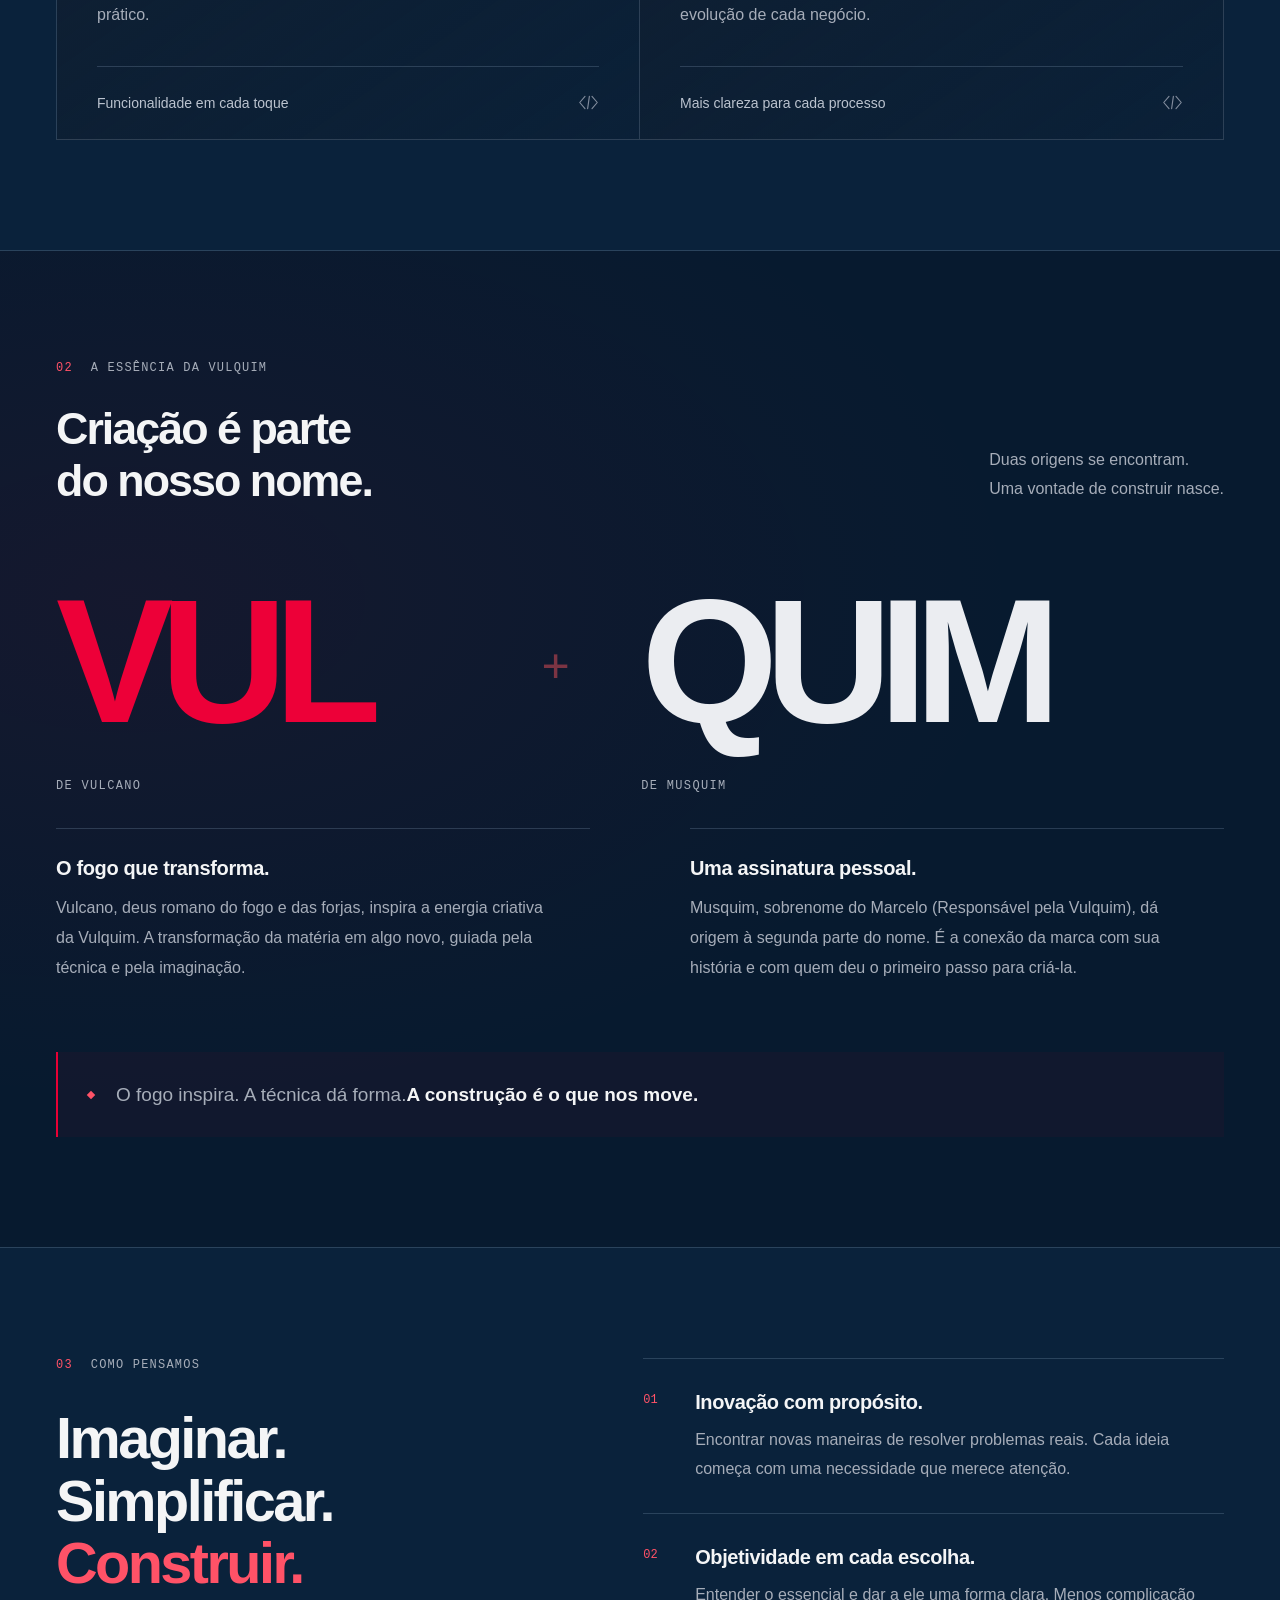
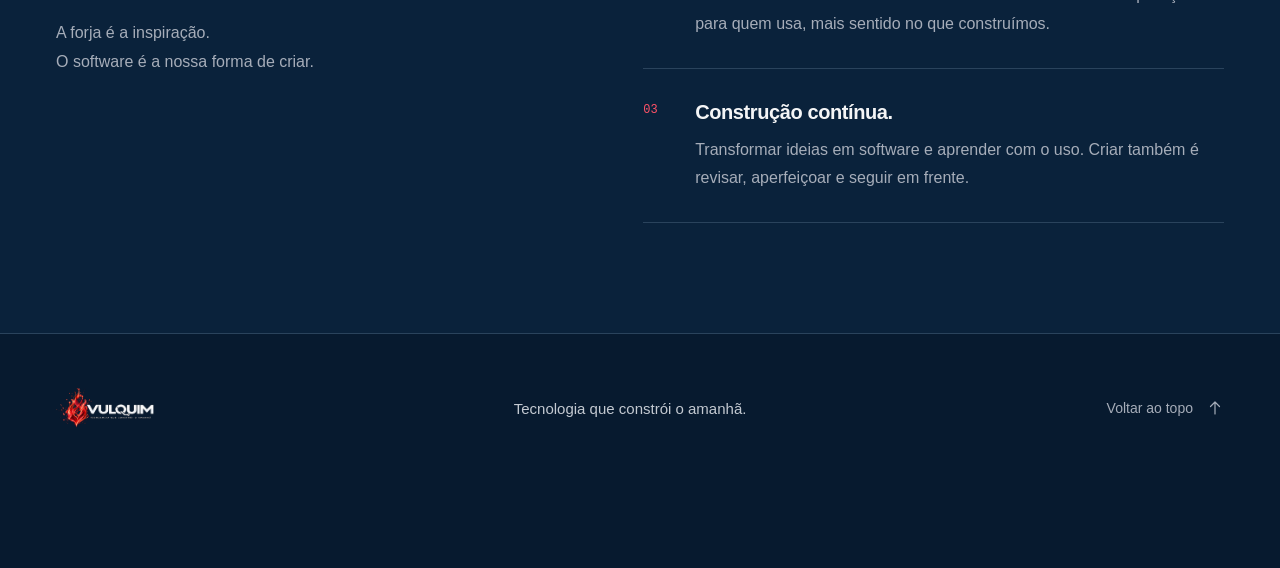
==== commit ba0b6612: "Incluída imagem animada da logo da Vulquim. A imagem estática foi mantida para parâmetros de assecib" ====
--- a/index.html
+++ b/index.html
@@ -93,6 +93,7 @@
 .text-link svg { width: 17px; height: 17px; }
 .hero-art { position: relative; align-self: stretch; min-width: 0; display: flex; align-items: center; justify-content: center; margin: -80px -80px -20px -8px; }
 .hero-flame { width: 100%; height: auto; object-fit: contain; filter: drop-shadow(0 0 36px rgba(239, 0, 47, .06)); }
+.hero-flame-picture { display: block; width: 100%; }
 .motion-link { position: absolute; right: 86px; bottom: -3px; display: flex; align-items: center; gap: 12px; padding: 12px 0; background: none; border: 0; font-size: .875rem; text-align: left; }
 .motion-link small { display: block; font-size: .75rem; color: var(--muted); margin-top: 4px; }
 .play-circle { border: 1px solid rgba(190, 205, 228, .3); border-radius: 50%; width: 38px; height: 38px; display: grid; place-items: center; transition: border-color .2s, background .2s; }
@@ -389,7 +390,10 @@
           </div>
         </div>
         <div class="hero-art">
-          <img class="hero-flame" src="vulquim-asset-3-cutout-final.png" alt="Símbolo da Vulquim: uma chama vermelha formada por fitas entrelaçadas e conexões de circuitos." width="1271" height="1237" fetchpriority="high" decoding="async">
+          <picture class="hero-flame-picture">
+            <source media="(prefers-reduced-motion: reduce)" srcset="vulquim-asset-3-cutout-final.png" width="1271" height="1237">
+            <img class="hero-flame" src="vulquim-chama-animada.gif" alt="Símbolo da Vulquim: uma chama vermelha formada por fitas entrelaçadas e conexões de circuitos." width="800" height="800" fetchpriority="high" decoding="async">
+          </picture>
           <a class="motion-link" href="vulquim-asset-4.mp4" data-open-film>
             <span class="play-circle" aria-hidden="true"><svg viewBox="0 0 24 24"><path d="m9 6 9 6-9 6Z"/></svg></span>
             <span>A marca em movimento<small>Assista à animação</small></span>
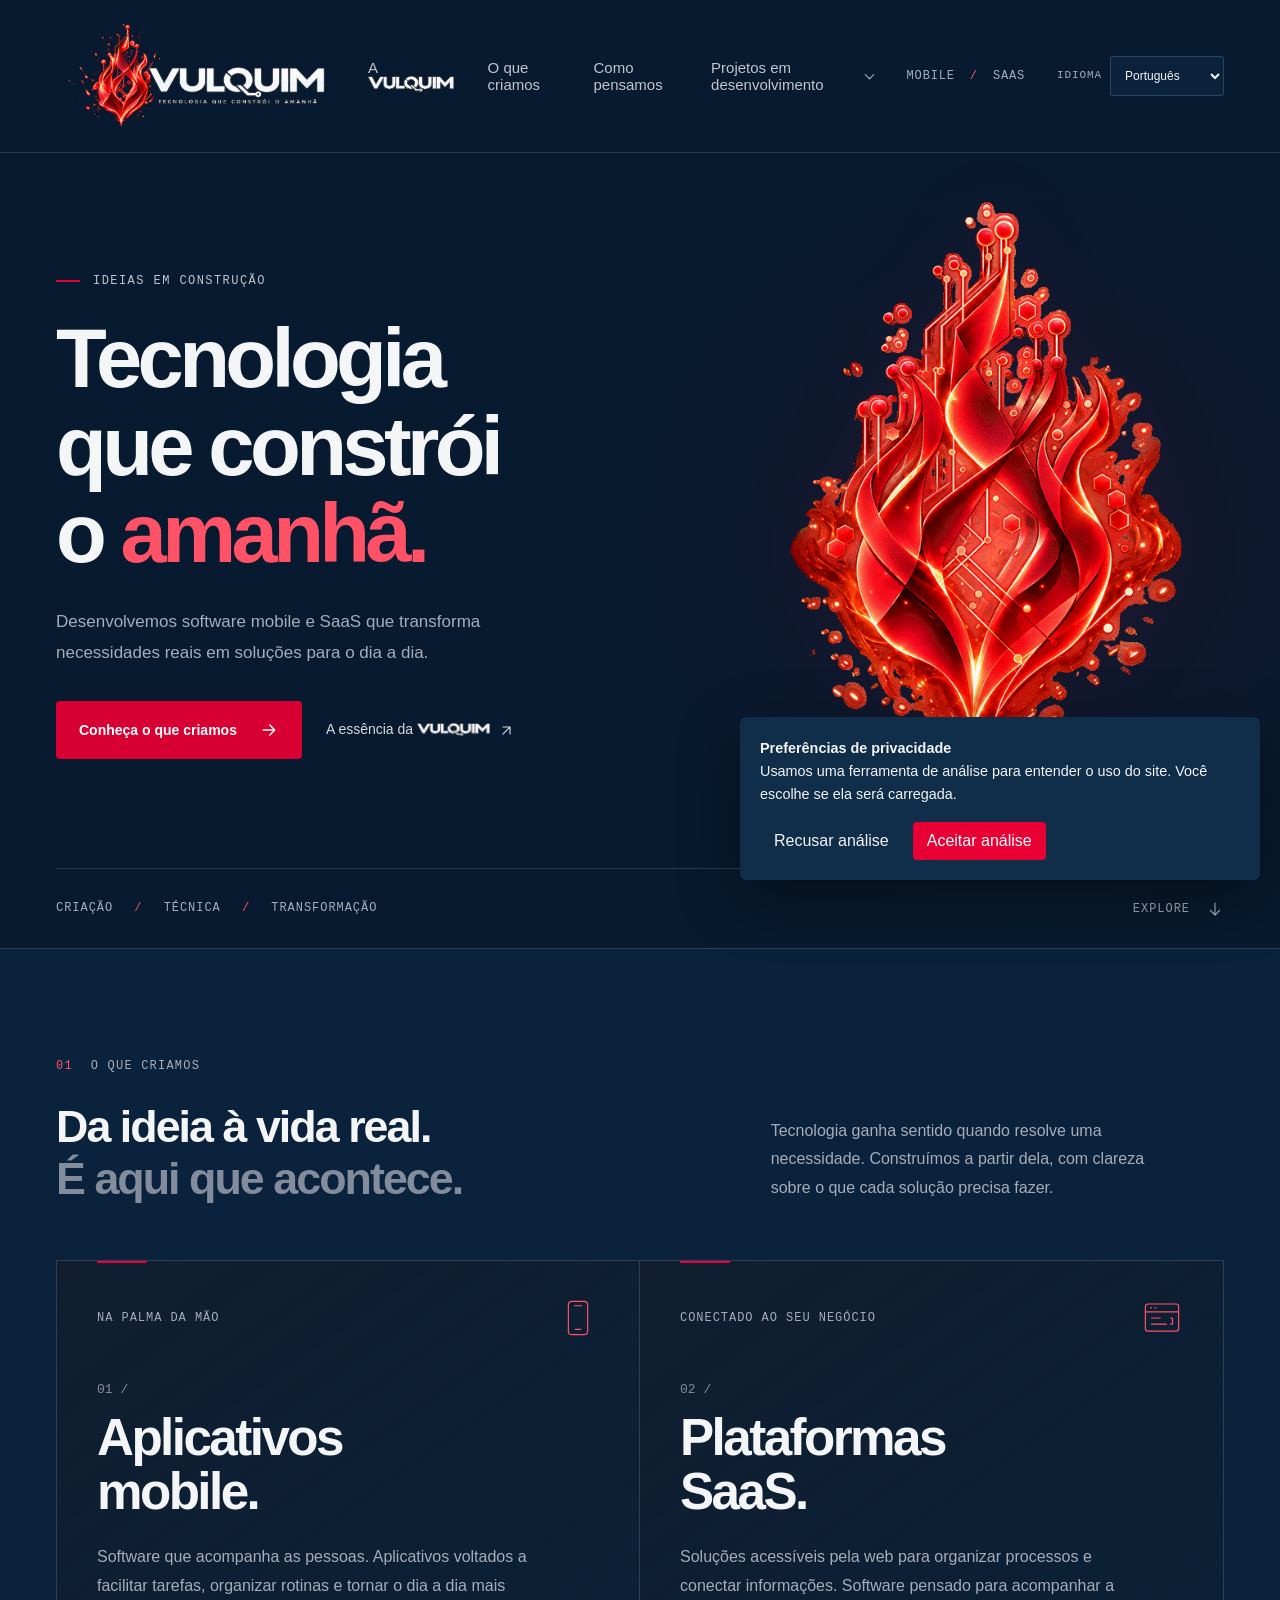
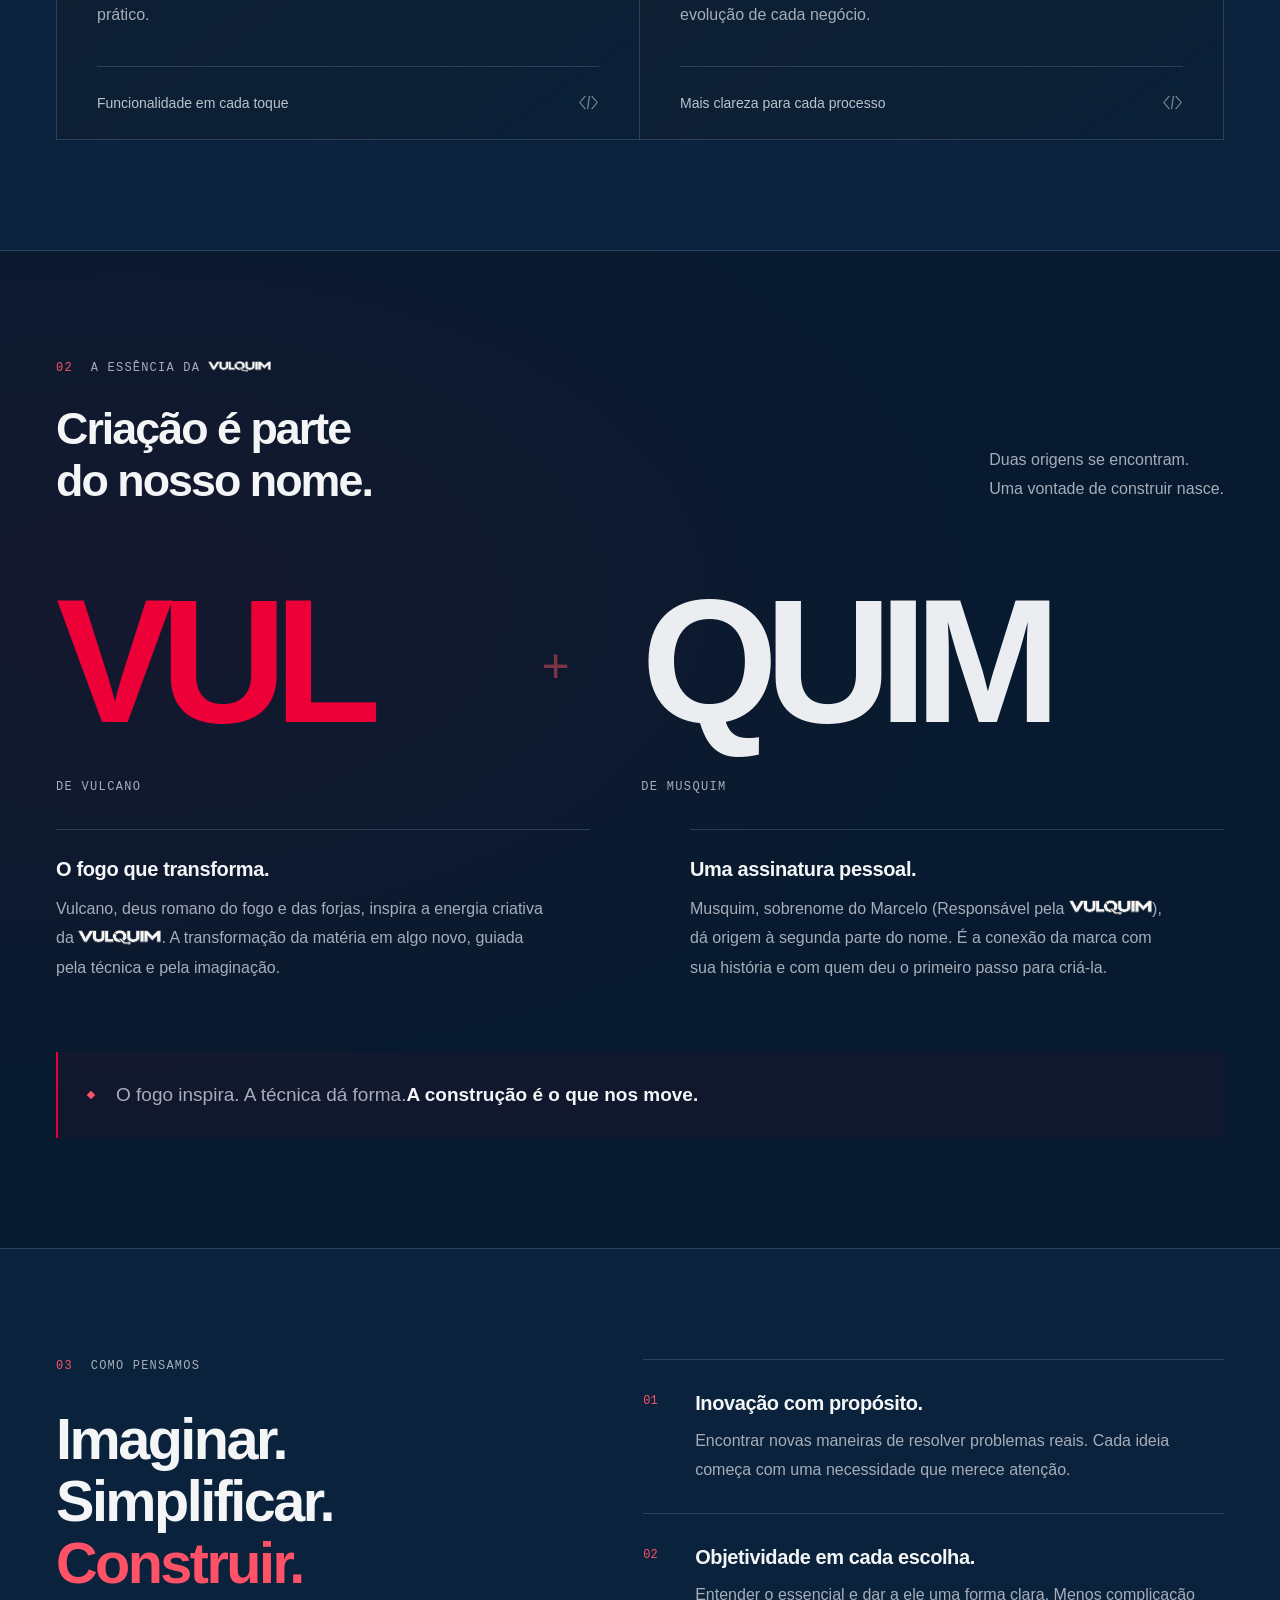
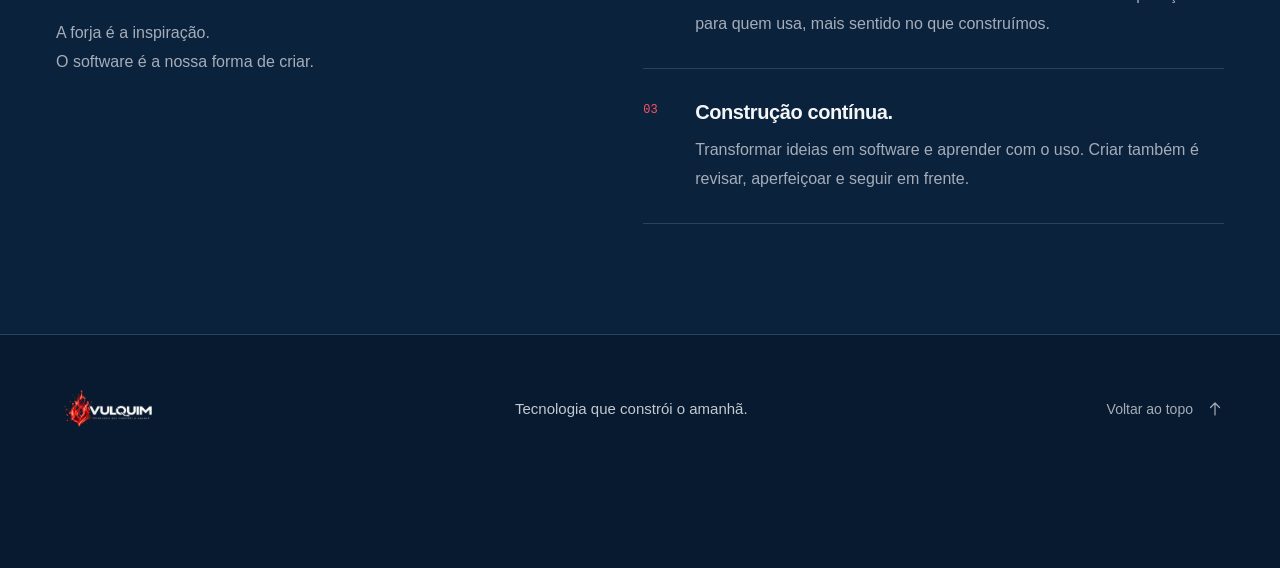
==== commit 5914f081: "Atualizados favicon e substituído o nome 'Vulquim' pela wordmark onde aparecia. Além disso, atualiza" ====
--- a/index.html
+++ b/index.html
@@ -11,10 +11,10 @@
   <meta property="og:title" content="Vulquim — Tecnologia que constrói o amanhã">
   <meta property="og:description" content="Desenvolvimento de software mobile e SaaS. Da vontade de criar à construção de soluções digitais.">
   <title>Vulquim | Tecnologia que constrói o amanhã</title>
-  <link rel="icon" href="favicon.ico" sizes="any">
-  <link rel="icon" type="image/png" sizes="32x32" href="favicon-32x32.png">
-  <link rel="icon" type="image/png" sizes="16x16" href="favicon-16x16.png">
-  <link rel="apple-touch-icon" sizes="180x180" href="apple-touch-icon.png">
+  <link rel="icon" href="favicon.ico?v=2" sizes="any">
+  <link rel="icon" type="image/png" sizes="32x32" href="favicon-32x32.png?v=2">
+  <link rel="icon" type="image/png" sizes="16x16" href="favicon-16x16.png?v=2">
+  <link rel="apple-touch-icon" sizes="180x180" href="apple-touch-icon.png?v=2">
   <link rel="manifest" href="site.webmanifest">
   <link rel="stylesheet" href="projetos.css">
   <style>
@@ -339,6 +339,8 @@
 
 </style>
   
+  <link rel="stylesheet" href="brand.css">
+  <link rel="icon" type="image/svg+xml" href="favicon.svg?v=2">
 </head>
 <body data-page="home">
   <a class="skip-link" href="#conteudo">Ir para o conteúdo</a>
@@ -346,13 +348,13 @@
   <header class="site-header">
     <div class="container header-inner">
       <a class="brand" href="#inicio" aria-label="Vulquim, início">
-        <img class="brand-logo" src="vulquim-logo-white.png" alt="Vulquim" width="900" height="369">
+        <img class="brand-logo" src="vulquim-assinatura.webp" alt="Vulquim" width="1983" height="793">
       </a>
       <button class="menu-toggle" type="button" aria-controls="menu-principal" aria-expanded="false" aria-label="Abrir menu">
         <span class="menu-toggle-text">Menu</span><span class="menu-lines" aria-hidden="true"></span>
       </button>
       <nav class="main-nav" id="menu-principal" aria-label="Navegação principal">
-        <a href="#essencia">A Vulquim</a>
+        <a href="#essencia">A <span class="brand-wordmark-wrap" data-brand-text="Vulquim"><img class="brand-wordmark" src="vulquim-wordmark.png" alt="Vulquim" decoding="async"></span></a>
         <a href="#atuacao">O que criamos</a>
         <a href="#principios">Como pensamos</a>
         <details class="nav-projects">
@@ -386,7 +388,7 @@
           <p class="hero-description">Desenvolvemos software mobile e SaaS que transforma necessidades reais em soluções para o dia a dia.</p>
           <div class="hero-actions">
             <a class="button button-primary" href="#atuacao">Conheça o que criamos <svg aria-hidden="true" viewBox="0 0 24 24"><path d="M5 12h14m-6-6 6 6-6 6"/></svg></a>
-            <a class="text-link" href="#essencia">A essência da Vulquim <svg aria-hidden="true" viewBox="0 0 24 24"><path d="M7 17 17 7M7 7h10v10"/></svg></a>
+            <a class="text-link" href="#essencia">A essência da <span class="brand-wordmark-wrap" data-brand-text="Vulquim"><img class="brand-wordmark" src="vulquim-wordmark.png" alt="Vulquim" decoding="async"></span> <svg aria-hidden="true" viewBox="0 0 24 24"><path d="M7 17 17 7M7 7h10v10"/></svg></a>
           </div>
         </div>
         <div class="hero-art">
@@ -434,7 +436,7 @@
 
     <section class="section essence" id="essencia" aria-labelledby="essence-title">
       <div class="container">
-        <div class="section-label"><span>02</span><p>A ESSÊNCIA DA VULQUIM</p></div>
+        <div class="section-label"><span>02</span><p>A ESSÊNCIA DA <span class="brand-wordmark-wrap" data-brand-text="VULQUIM"><img class="brand-wordmark" src="vulquim-wordmark.png" alt="Vulquim" decoding="async"></span></p></div>
         <div class="essence-intro">
           <h2 id="essence-title">Criação é parte<br>do nosso nome.</h2>
           <p>Duas origens se encontram.<br>Uma vontade de construir nasce.</p>
@@ -447,11 +449,11 @@
         <div class="origins">
           <article>
             <h3>O fogo que transforma.</h3>
-            <p>Vulcano, deus romano do fogo e das forjas, inspira a energia criativa da Vulquim. A transformação da matéria em algo novo, guiada pela técnica e pela imaginação.</p>
+            <p>Vulcano, deus romano do fogo e das forjas, inspira a energia criativa da <span class="brand-wordmark-wrap" data-brand-text="Vulquim"><img class="brand-wordmark" src="vulquim-wordmark.png" alt="Vulquim" decoding="async"></span>. A transformação da matéria em algo novo, guiada pela técnica e pela imaginação.</p>
           </article>
           <article>
             <h3>Uma assinatura pessoal.</h3>
-            <p>Musquim, sobrenome do Marcelo (Responsável pela Vulquim), dá origem à segunda parte do nome. É a conexão da marca com sua história e com quem deu o primeiro passo para criá-la.</p>
+            <p>Musquim, sobrenome do Marcelo (Responsável pela <span class="brand-wordmark-wrap" data-brand-text="Vulquim"><img class="brand-wordmark" src="vulquim-wordmark.png" alt="Vulquim" decoding="async"></span>), dá origem à segunda parte do nome. É a conexão da marca com sua história e com quem deu o primeiro passo para criá-la.</p>
           </article>
         </div>
         <div class="essence-statement"><span class="statement-marker" aria-hidden="true"></span><p>O fogo inspira. A técnica dá forma.<br><strong>A construção é o que nos move.</strong></p></div>
@@ -477,18 +479,18 @@
   <footer class="site-footer">
     <div class="container">
       <div class="footer-main">
-        <a class="brand" href="#inicio" aria-label="Vulquim, voltar ao início"><img class="brand-logo" src="vulquim-logo-white.png" alt="Vulquim" width="1500" height="369" loading="lazy"></a>
+        <a class="brand" href="#inicio" aria-label="Vulquim, voltar ao início"><img class="brand-logo" src="vulquim-assinatura.webp" alt="Vulquim" width="1983" height="793" loading="lazy"></a>
         <p>Tecnologia que constrói o amanhã.</p>
         <a class="back-top" href="#inicio">Voltar ao topo <svg aria-hidden="true" viewBox="0 0 24 24"><path d="M12 20V4m-6 6 6-6 6 6"/></svg></a>
       </div>
-      <div class="footer-bottom"><p>© 2026 Vulquim.</p><p>Desenvolvimento de software mobile e SaaS.</p><button class="privacy-preferences" id="privacy-preferences" type="button">Preferências de privacidade</button><span>FEITO PARA CONSTRUIR.</span></div>
+      <div class="footer-bottom"><p>© 2026 <span class="brand-wordmark-wrap" data-brand-text="Vulquim"><img class="brand-wordmark" src="vulquim-wordmark.png" alt="Vulquim" decoding="async"></span>.</p><p>Desenvolvimento de software mobile e SaaS.</p><button class="privacy-preferences" id="privacy-preferences" type="button">Preferências de privacidade</button><span>FEITO PARA CONSTRUIR.</span></div>
     </div>
   </footer>
 
   <dialog class="film-dialog" id="brand-film" aria-labelledby="film-title">
-    <div class="film-header"><h2 id="film-title">A Vulquim em movimento</h2><button class="film-close" type="button" aria-label="Fechar vídeo"><svg aria-hidden="true" viewBox="0 0 24 24"><path d="m6 6 12 12M6 18 18 6"/></svg></button></div>
+    <div class="film-header"><h2 id="film-title">A <span class="brand-wordmark-wrap" data-brand-text="Vulquim"><img class="brand-wordmark" src="vulquim-wordmark.png" alt="Vulquim" decoding="async"></span> em movimento</h2><button class="film-close" type="button" aria-label="Fechar vídeo"><svg aria-hidden="true" viewBox="0 0 24 24"><path d="m6 6 12 12M6 18 18 6"/></svg></button></div>
     <video id="film" controls playsinline muted preload="none" aria-label="Animação da identidade visual da Vulquim, com uma chama vermelha e conexões de circuitos"><source src="vulquim-asset-4.mp4" type="video/mp4">Seu navegador não consegue reproduzir este vídeo.</video>
-    <p class="film-caption">O fogo, a criação e a transformação na identidade da Vulquim.</p>
+    <p class="film-caption">O fogo, a criação e a transformação na identidade da <span class="brand-wordmark-wrap" data-brand-text="Vulquim"><img class="brand-wordmark" src="vulquim-wordmark.png" alt="Vulquim" decoding="async"></span>.</p>
   </dialog>
   <section class="consent-banner" id="analytics-consent" aria-labelledby="analytics-consent-title" role="dialog" hidden>
     <p id="analytics-consent-title"><strong>Preferências de privacidade</strong><br>Usamos uma ferramenta de análise para entender o uso do site. Você escolhe se ela será carregada.</p>
@@ -653,6 +655,7 @@
 
 </script>
 <script src="site-interactions.js"></script>
+<script src="brand.js"></script>
 <script src="site-language.js"></script>
 </body>
 </html>
--- a/brand.css
+++ b/brand.css
@@ -0,0 +1,6 @@
+.brand-wordmark { display: inline-block; width: 5.2em; height: 1em; max-width: none; object-fit: contain; vertical-align: -.14em; }
+.brand-wordmark-wrap { display: inline; white-space: nowrap; }
+.main-nav .brand-wordmark { width: 5.7em; height: 1.1em; }
+.text-link:has(.brand-wordmark-wrap) { display: inline-block; }
+.text-link:has(.brand-wordmark-wrap) > svg { display: inline-block; margin-left: 8px; vertical-align: middle; }
+@media print { .brand-wordmark { filter: brightness(0); } }
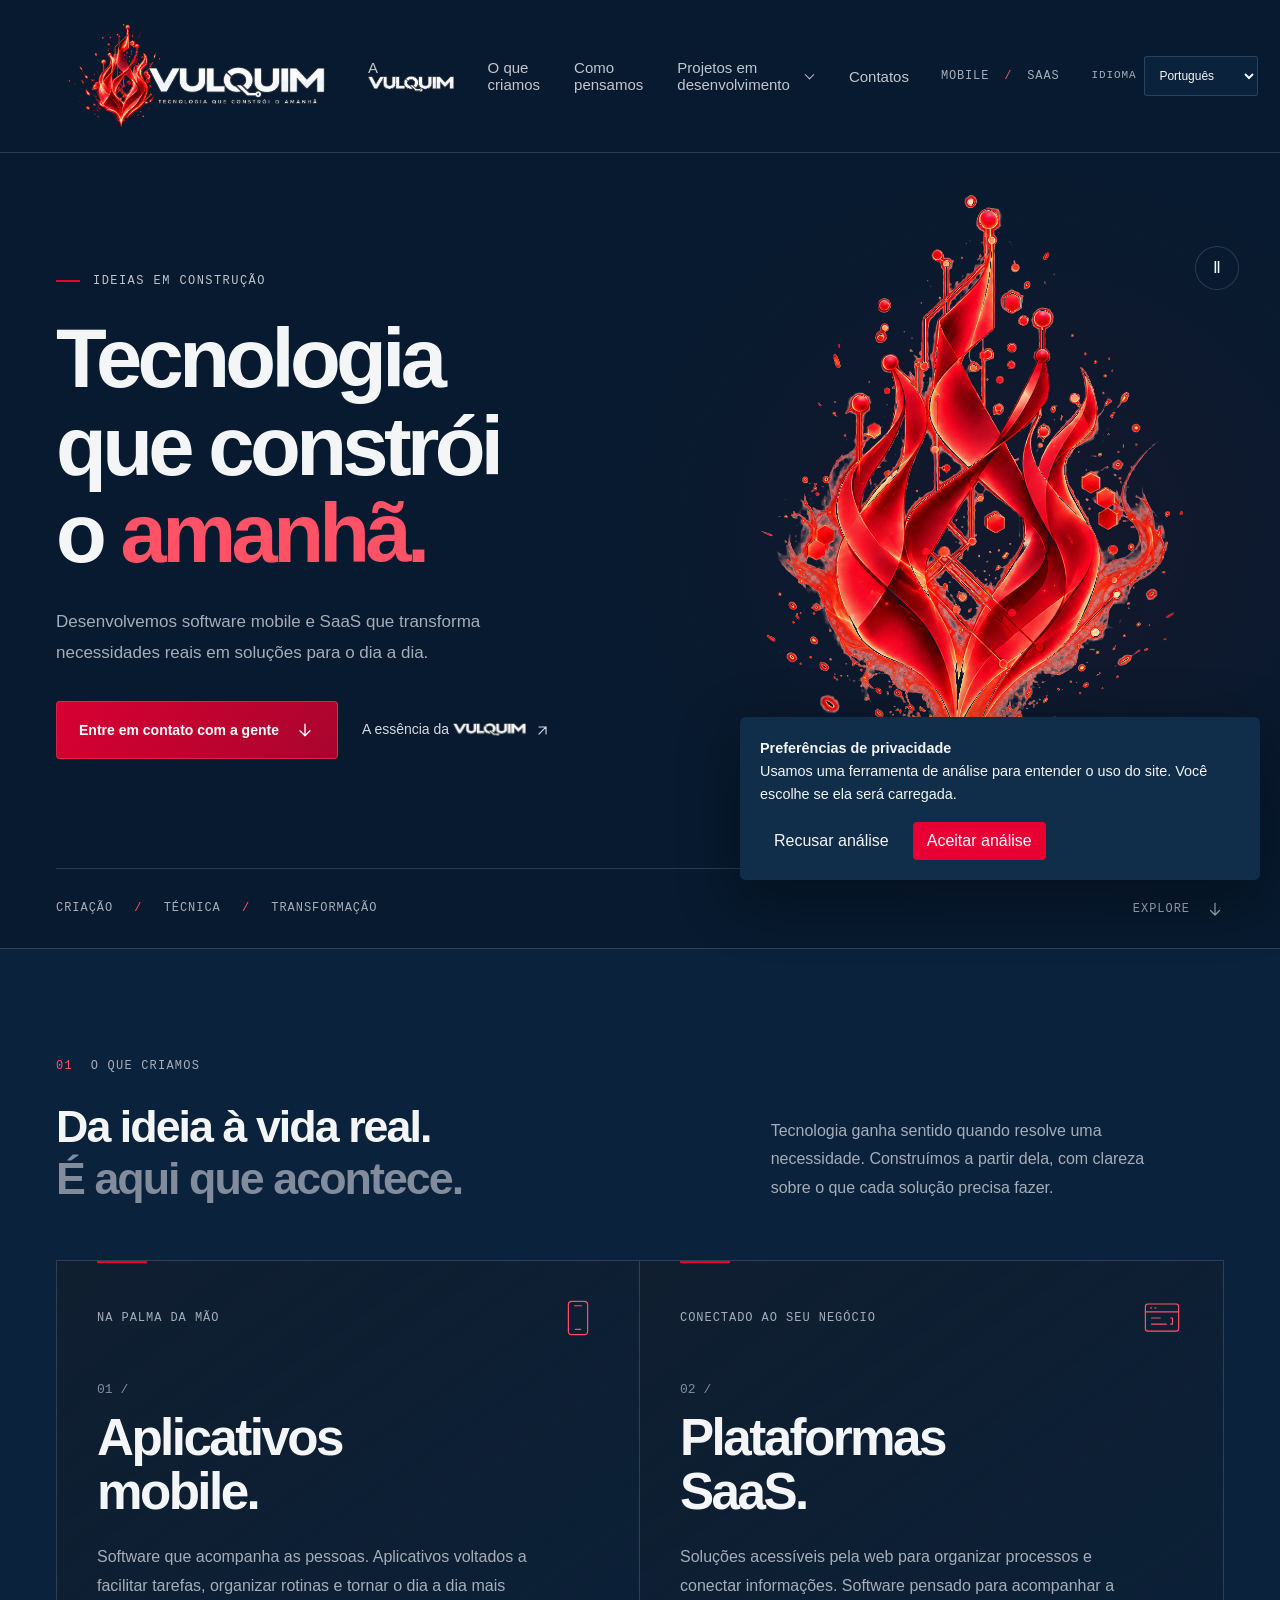
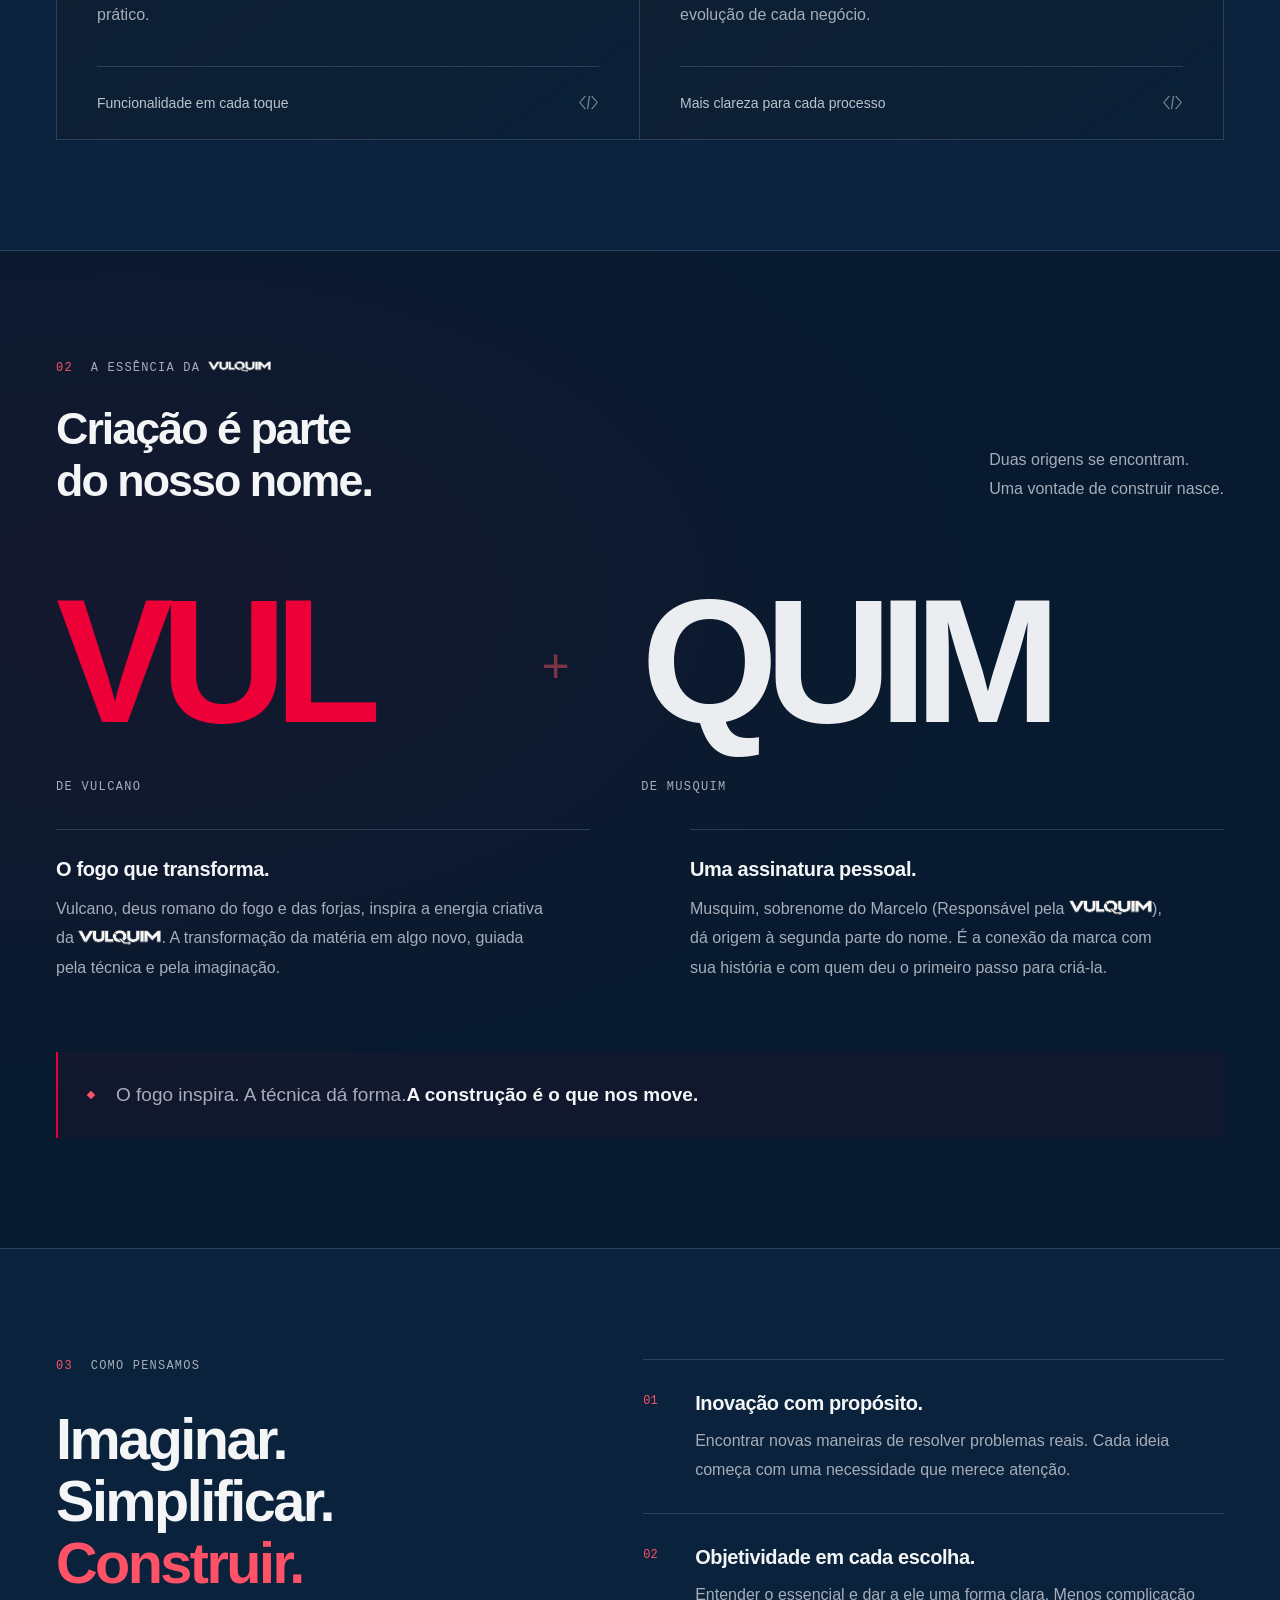
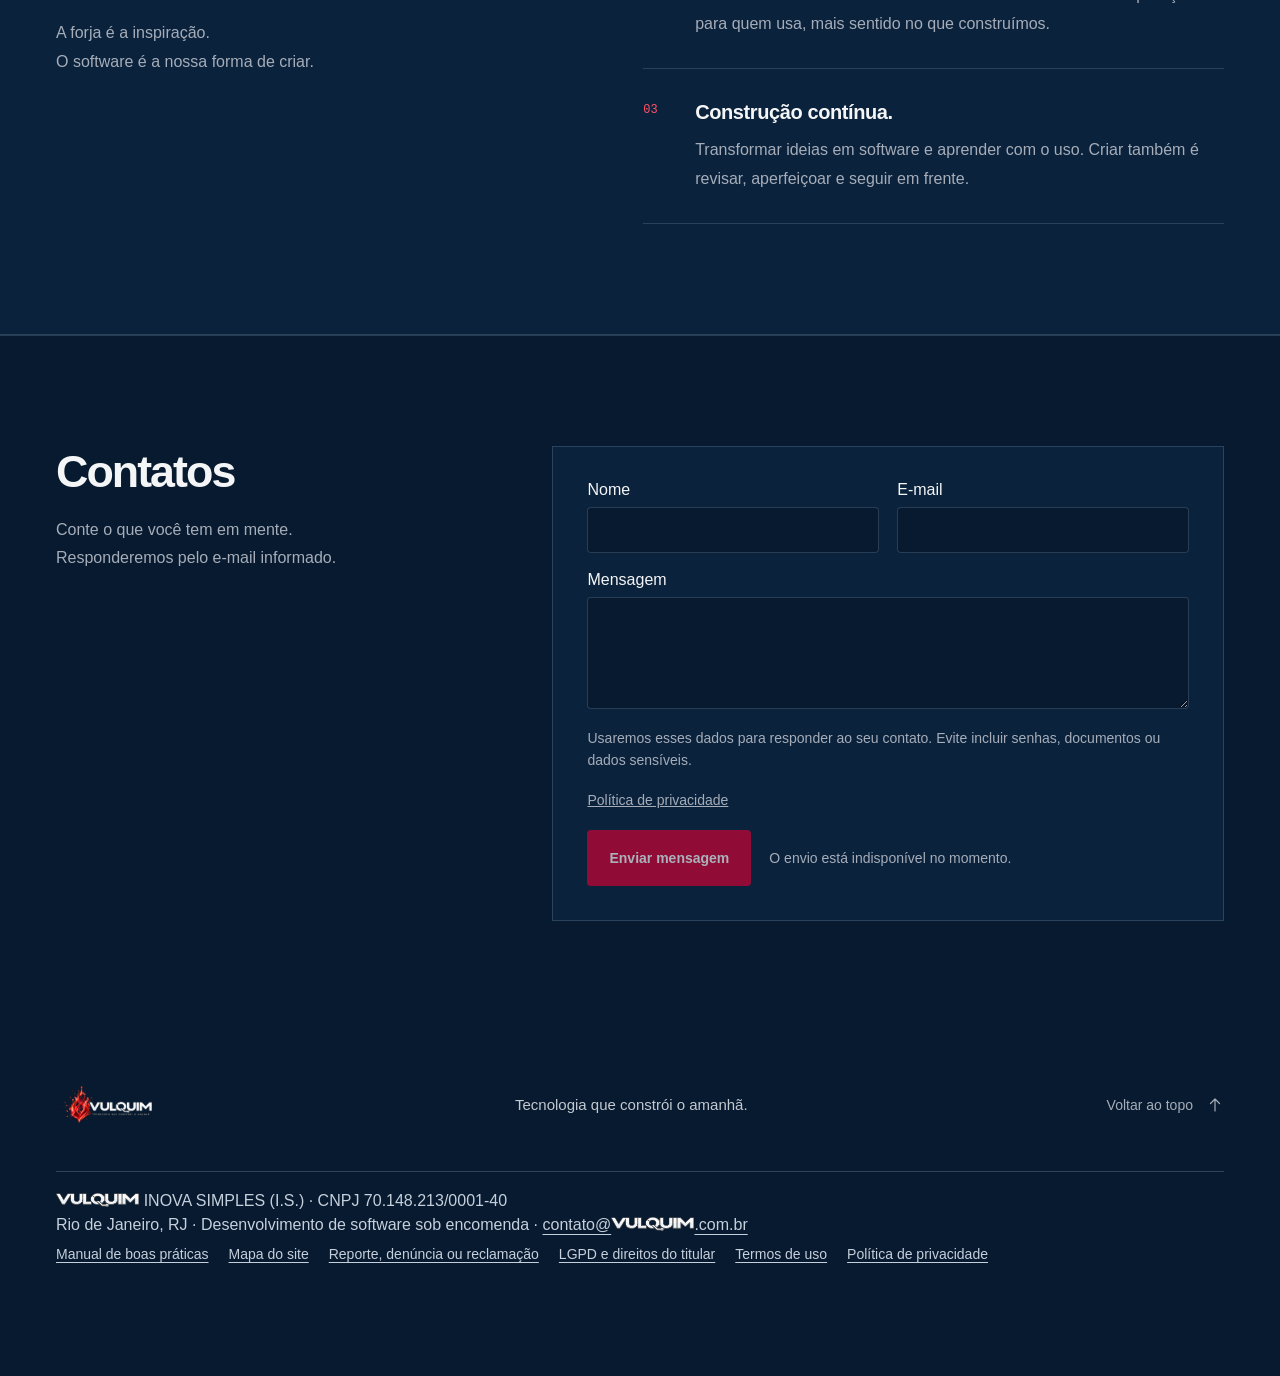
==== commit e5cf5c0a: "Publica a degustação do Sonetom no site Vulquim Integra página institucional, CTA e build estático, " ====
--- a/index.html
+++ b/index.html
@@ -17,6 +17,26 @@
   <link rel="apple-touch-icon" sizes="180x180" href="apple-touch-icon.png?v=2">
   <link rel="manifest" href="site.webmanifest">
   <link rel="stylesheet" href="projetos.css">
+  <link rel="stylesheet" href="site-contact.css">
+  <link rel="stylesheet" href="site-institucional.css">
+  <link rel="canonical" href="https://www.vulquim.com.br/">
+  <script type="application/ld+json">
+  {
+    "@context": "https://schema.org",
+    "@type": "Organization",
+    "name": "Vulquim",
+    "legalName": "VULQUIM INOVA SIMPLES (I.S.)",
+    "taxID": "70.148.213/0001-40",
+    "url": "https://www.vulquim.com.br/",
+    "email": "contato@vulquim.com.br",
+    "address": {
+      "@type": "PostalAddress",
+      "addressLocality": "Rio de Janeiro",
+      "addressRegion": "RJ",
+      "addressCountry": "BR"
+    }
+  }
+  </script>
   <style>
 @charset "UTF-8";
 
@@ -86,14 +106,113 @@
 .hero-actions { display: flex; flex-wrap: wrap; align-items: center; gap: 24px; margin-top: 33px; }
 .button { display: inline-flex; justify-content: center; align-items: center; gap: 22px; padding: 18px 22px; min-height: 56px; border: 1px solid transparent; border-radius: 4px; font-size: .875rem; font-weight: 600; transition: background .2s, transform .2s; }
 .button-primary { background: #d80032; color: white; }
-.button-primary:hover { background: #f01443; transform: translateY(-2px); }
+.button-primary:hover:not(:disabled) { background: #f01443; transform: translateY(-2px); }
 .button svg { width: 20px; height: 20px; }
+.button-contact {
+  position: relative;
+  overflow: hidden;
+  gap: 16px;
+  text-align: left;
+  border-color: #ff607461;
+  background: linear-gradient(130deg, #d80032, #a8052e);
+  transition: transform .28s ease, box-shadow .28s ease, border-color .28s ease;
+}
+.button-contact::before {
+  content: "";
+  position: absolute;
+  inset: 0;
+  pointer-events: none;
+  background: linear-gradient(110deg, transparent 22%, #ffffff24 50%, transparent 78%);
+  transform: translateX(-110%);
+  transition: transform .65s cubic-bezier(.22, 1, .36, 1);
+}
+.button-contact svg { flex: none; transition: transform .28s ease; }
+.button-contact:is(:hover, :focus-visible) {
+  background: linear-gradient(130deg, #e1093c, #b60833);
+  border-color: #ff8799;
+  box-shadow: 0 7px 22px #e1093c42;
+  transform: translateY(-2px);
+}
+.button-contact:is(:hover, :focus-visible)::before { transform: translateX(110%); }
+.button-contact:is(:hover, :focus-visible) svg { transform: translateY(3px); }
+.button-contact:active { transform: translateY(0); }
+@media (prefers-reduced-motion: reduce) {
+  .button-contact:is(:hover, :focus-visible), .button-contact:is(:hover, :focus-visible) svg { transform: none; }
+  .button-contact::before { display: none; }
+}
 .text-link { display: inline-flex; align-items: center; gap: 8px; font-size: .875rem; padding-block: 14px; color: #d6d9e0; }
 .text-link:hover { color: var(--red-light); }
 .text-link svg { width: 17px; height: 17px; }
 .hero-art { position: relative; align-self: stretch; min-width: 0; display: flex; align-items: center; justify-content: center; margin: -80px -80px -20px -8px; }
-.hero-flame { width: 100%; height: auto; object-fit: contain; filter: drop-shadow(0 0 36px rgba(239, 0, 47, .06)); }
-.hero-flame-picture { display: block; width: 100%; }
+.hero-flame {
+  display: block;
+  width: 100%;
+  height: auto;
+}
+.hero-flame-stage { position: relative; width: 100%; }
+.hero-flame-light,
+.hero-flame-sparks {
+  position: absolute;
+  inset: 0;
+  pointer-events: none;
+}
+.hero-flame-light {
+  opacity: 0;
+  mask: url("vulquim-asset-3-cutout-final.png") center / 100% 100% no-repeat;
+  background: linear-gradient(0deg, transparent 35%, #ff142e 46%, #ff8b65 50%, #ff142e 54%, transparent 65%) 0 100% / 100% 300% no-repeat;
+  mix-blend-mode: screen;
+}
+.hero-flame-sparks i {
+  position: absolute;
+  top: var(--y);
+  left: var(--x);
+  width: var(--size, 3px);
+  aspect-ratio: 1;
+  border-radius: 50%;
+  background: #ff503d;
+  box-shadow: 0 0 7px 1px #fa142d;
+  opacity: 0;
+}
+@media (prefers-reduced-motion: no-preference) {
+  .hero-flame-stage.is-looping .hero-flame { animation: flame-ignite 4.8s ease-in-out infinite; }
+  .hero-flame-stage.is-looping .hero-flame-light { animation: flame-light-rise 4.8s ease-in-out infinite; }
+  .hero-flame-stage.is-looping .hero-flame-sparks i { animation: flame-spark-rise 4.8s var(--delay, 0s) ease-out infinite; }
+  .hero-flame-stage.is-paused :is(.hero-flame, .hero-flame-light, .hero-flame-sparks i) {
+    animation-play-state: paused;
+  }
+
+  @keyframes flame-ignite {
+    0%, 100% { filter: brightness(.22) drop-shadow(0 0 5px #ff17334d); }
+    37% { filter: brightness(.62) drop-shadow(0 0 11px #ff173380); }
+    72% { filter: brightness(1.04) drop-shadow(0 0 7px #ff173344); }
+  }
+  @keyframes flame-light-rise {
+    0% { opacity: 0; background-position: 0 0%; }
+    38% { opacity: .68; }
+    72% { opacity: .45; }
+    100% { opacity: 0; background-position: 0 100%; }
+  }
+  @keyframes flame-spark-rise {
+    0% { opacity: 0; transform: translate(0, 0) scale(.5); }
+    12% { opacity: .9; }
+    52%, 100% { opacity: 0; transform: translate(var(--drift, 8px), -46px) scale(.25); }
+  }
+}
+.hero-flame-pause {
+  position: absolute;
+  right: 10%;
+  top: 10%;
+  width: 44px;
+  height: 44px;
+  border: 1px solid var(--line);
+  border-radius: 50%;
+  background: var(--bg);
+  color: inherit;
+  cursor: pointer;
+}
+@media (prefers-reduced-motion: reduce) {
+  .hero-flame-pause { display: none; }
+}
 .motion-link { position: absolute; right: 86px; bottom: -3px; display: flex; align-items: center; gap: 12px; padding: 12px 0; background: none; border: 0; font-size: .875rem; text-align: left; }
 .motion-link small { display: block; font-size: .75rem; color: var(--muted); margin-top: 4px; }
 .play-circle { border: 1px solid rgba(190, 205, 228, .3); border-radius: 50%; width: 38px; height: 38px; display: grid; place-items: center; transition: border-color .2s, background .2s; }
@@ -315,9 +434,7 @@
 }
 @media (prefers-reduced-motion: no-preference) {
   .hero-copy { animation: enter .65s ease-out both; }
-  .hero-flame { animation: flame-enter 1s ease-out both; }
   @keyframes enter { from { opacity: 0; transform: translateY(14px); } to { opacity: 1; transform: none; } }
-  @keyframes flame-enter { from { opacity: 0; } to { opacity: 1; } }
 }
 @media (prefers-reduced-motion: reduce) {
   :root { scroll-behavior: auto; }
@@ -354,16 +471,18 @@
         <span class="menu-toggle-text">Menu</span><span class="menu-lines" aria-hidden="true"></span>
       </button>
       <nav class="main-nav" id="menu-principal" aria-label="Navegação principal">
-        <a href="#essencia">A <span class="brand-wordmark-wrap" data-brand-text="Vulquim"><img class="brand-wordmark" src="vulquim-wordmark.png" alt="Vulquim" decoding="async"></span></a>
+        <a href="#essencia">A Vulquim</a>
         <a href="#atuacao">O que criamos</a>
         <a href="#principios">Como pensamos</a>
         <details class="nav-projects">
           <summary>Projetos em desenvolvimento</summary>
           <div class="nav-projects-menu">
-            <a href="Kerva/index.html">Kerva <span>finanças em construção</span></a>
-            <a href="HandOS/index.html">HandOS <span>operação no ritmo certo</span></a>
+            <a href="Kerva/index.html" data-project="kerva">Kerva <span>finanças em construção</span></a>
+            <a href="HandOS/index.html" data-project="handos">HandOS <span>operação no ritmo certo</span></a>
+            <a href="Sonetom/" data-project="sonetom">Sonetom <span>estúdio de áudio</span></a>
           </div>
         </details>
+        <a href="#contatos">Contatos</a>
       </nav>
       <span class="header-note">MOBILE <span aria-hidden="true">/</span> SAAS</span>
       <div class="language-switcher">
@@ -387,15 +506,25 @@
           <h1 id="hero-title">Tecnologia<br>que constrói<br>o <span>amanhã.</span></h1>
           <p class="hero-description">Desenvolvemos software mobile e SaaS que transforma necessidades reais em soluções para o dia a dia.</p>
           <div class="hero-actions">
-            <a class="button button-primary" href="#atuacao">Conheça o que criamos <svg aria-hidden="true" viewBox="0 0 24 24"><path d="M5 12h14m-6-6 6 6-6 6"/></svg></a>
-            <a class="text-link" href="#essencia">A essência da <span class="brand-wordmark-wrap" data-brand-text="Vulquim"><img class="brand-wordmark" src="vulquim-wordmark.png" alt="Vulquim" decoding="async"></span> <svg aria-hidden="true" viewBox="0 0 24 24"><path d="M7 17 17 7M7 7h10v10"/></svg></a>
+            <a class="button button-primary button-contact" href="#contatos"><span data-hero-contact>Entre em contato com a gente</span><svg aria-hidden="true" viewBox="0 0 24 24"><path d="M12 5v14m-6-6 6 6 6-6"/></svg></a>
+            <a class="text-link" href="#essencia">A essência da<svg aria-hidden="true" viewBox="0 0 24 24"><path d="M7 17 17 7M7 7h10v10"/></svg></a>
           </div>
         </div>
         <div class="hero-art">
-          <picture class="hero-flame-picture">
-            <source media="(prefers-reduced-motion: reduce)" srcset="vulquim-asset-3-cutout-final.png" width="1271" height="1237">
-            <img class="hero-flame" src="vulquim-chama-animada.gif" alt="Símbolo da Vulquim: uma chama vermelha formada por fitas entrelaçadas e conexões de circuitos." width="800" height="800" fetchpriority="high" decoding="async">
-          </picture>
+          <div class="hero-flame-stage">
+            <img class="hero-flame" src="vulquim-asset-3-cutout-final.png" alt="Símbolo da Vulquim: uma chama vermelha formada por fitas entrelaçadas e conexões de circuitos." width="1271" height="1237" fetchpriority="high" decoding="async">
+            <span class="hero-flame-light" aria-hidden="true"></span>
+            <span class="hero-flame-sparks" aria-hidden="true">
+              <i style="--x: 31%; --y: 75%; --delay: .45s; --drift: -12px"></i>
+              <i style="--x: 64%; --y: 70%; --delay: .8s; --size: 2px"></i>
+              <i style="--x: 25%; --y: 59%; --delay: 1.1s; --drift: -18px"></i>
+              <i style="--x: 72%; --y: 57%; --delay: 1.25s; --size: 4px; --drift: 15px"></i>
+              <i style="--x: 37%; --y: 47%; --delay: 1.5s; --size: 2px; --drift: -8px"></i>
+              <i style="--x: 57%; --y: 39%; --delay: 1.8s; --drift: 12px"></i>
+              <i style="--x: 43%; --y: 32%; --delay: 2s; --size: 2px; --drift: -10px"></i>
+            </span>
+            <button class="hero-flame-pause" type="button" aria-label="Pausar animação" aria-pressed="false" hidden><span aria-hidden="true">Ⅱ</span></button>
+          </div>
           <a class="motion-link" href="vulquim-asset-4.mp4" data-open-film>
             <span class="play-circle" aria-hidden="true"><svg viewBox="0 0 24 24"><path d="m9 6 9 6-9 6Z"/></svg></span>
             <span>A marca em movimento<small>Assista à animação</small></span>
@@ -436,7 +565,7 @@
 
     <section class="section essence" id="essencia" aria-labelledby="essence-title">
       <div class="container">
-        <div class="section-label"><span>02</span><p>A ESSÊNCIA DA <span class="brand-wordmark-wrap" data-brand-text="VULQUIM"><img class="brand-wordmark" src="vulquim-wordmark.png" alt="Vulquim" decoding="async"></span></p></div>
+        <div class="section-label"><span>02</span><p>A ESSÊNCIA DA</p></div>
         <div class="essence-intro">
           <h2 id="essence-title">Criação é parte<br>do nosso nome.</h2>
           <p>Duas origens se encontram.<br>Uma vontade de construir nasce.</p>
@@ -449,11 +578,11 @@
         <div class="origins">
           <article>
             <h3>O fogo que transforma.</h3>
-            <p>Vulcano, deus romano do fogo e das forjas, inspira a energia criativa da <span class="brand-wordmark-wrap" data-brand-text="Vulquim"><img class="brand-wordmark" src="vulquim-wordmark.png" alt="Vulquim" decoding="async"></span>. A transformação da matéria em algo novo, guiada pela técnica e pela imaginação.</p>
+            <p>Vulcano, deus romano do fogo e das forjas, inspira a energia criativa da. A transformação da matéria em algo novo, guiada pela técnica e pela imaginação.</p>
           </article>
           <article>
             <h3>Uma assinatura pessoal.</h3>
-            <p>Musquim, sobrenome do Marcelo (Responsável pela <span class="brand-wordmark-wrap" data-brand-text="Vulquim"><img class="brand-wordmark" src="vulquim-wordmark.png" alt="Vulquim" decoding="async"></span>), dá origem à segunda parte do nome. É a conexão da marca com sua história e com quem deu o primeiro passo para criá-la.</p>
+            <p>Musquim, sobrenome do Marcelo (Responsável pela Vulquim), dá origem à segunda parte do nome. É a conexão da marca com sua história e com quem deu o primeiro passo para criá-la.</p>
           </article>
         </div>
         <div class="essence-statement"><span class="statement-marker" aria-hidden="true"></span><p>O fogo inspira. A técnica dá forma.<br><strong>A construção é o que nos move.</strong></p></div>
@@ -472,6 +601,25 @@
           <article><span class="principle-index">02</span><div><h3>Objetividade em cada escolha.</h3><p>Entender o essencial e dar a ele uma forma clara. Menos complicação para quem usa, mais sentido no que construímos.</p></div></article>
           <article><span class="principle-index">03</span><div><h3>Construção contínua.</h3><p>Transformar ideias em software e aprender com o uso. Criar também é revisar, aperfeiçoar e seguir em frente.</p></div></article>
         </div>
+      </div>
+    </section>
+    <section class="section contact" id="contatos" aria-labelledby="contact-title">
+      <div class="container contact-layout">
+        <div class="contact-intro">
+          <h2 id="contact-title">Contatos</h2>
+          <p data-contact-copy="intro">Conte o que você tem em mente. Responderemos pelo e-mail informado.</p>
+        </div>
+        <form class="contact-form" action="/api/contact" method="post" aria-describedby="contact-privacy">
+          <label><span data-contact-copy="name">Nome</span><input name="name" autocomplete="name" required maxlength="100"></label>
+          <label><span data-contact-copy="email">E-mail</span><input name="email" type="email" autocomplete="email" required maxlength="254"></label>
+          <label class="contact-wide"><span data-contact-copy="message">Mensagem</span><textarea name="message" rows="5" required maxlength="2000"></textarea></label>
+          <p class="contact-wide contact-privacy" id="contact-privacy" data-contact-copy="privacy">Usaremos esses dados para responder ao seu contato. Evite incluir senhas, documentos ou dados sensíveis.</p>
+          <p class="contact-wide contact-privacy"><a href="privacidade/">Política de privacidade</a></p>
+          <div class="contact-wide contact-actions">
+            <button class="button button-primary" type="submit" disabled data-contact-copy="send">Enviar mensagem</button>
+            <p class="contact-status" role="status" data-contact-copy="unavailable" id="contact-status">O envio está indisponível no momento.</p>
+          </div>
+        </form>
       </div>
     </section>
   </main>
@@ -483,14 +631,26 @@
         <p>Tecnologia que constrói o amanhã.</p>
         <a class="back-top" href="#inicio">Voltar ao topo <svg aria-hidden="true" viewBox="0 0 24 24"><path d="M12 20V4m-6 6 6-6 6 6"/></svg></a>
       </div>
-      <div class="footer-bottom"><p>© 2026 <span class="brand-wordmark-wrap" data-brand-text="Vulquim"><img class="brand-wordmark" src="vulquim-wordmark.png" alt="Vulquim" decoding="async"></span>.</p><p>Desenvolvimento de software mobile e SaaS.</p><button class="privacy-preferences" id="privacy-preferences" type="button">Preferências de privacidade</button><span>FEITO PARA CONSTRUIR.</span></div>
+      <div class="institutional-links">
+        <p>VULQUIM INOVA SIMPLES (I.S.) · CNPJ 70.148.213/0001-40</p>
+        <p>Rio de Janeiro, RJ · Desenvolvimento de software sob encomenda · <a href="mailto:contato@vulquim.com.br">contato@vulquim.com.br</a></p>
+        <nav aria-label="Informações institucionais"><ul>
+          <li><a href="boas-praticas/">Manual de boas práticas</a></li>
+          <li><a href="mapa-do-site/">Mapa do site</a></li>
+          <li><a href="reporte/">Reporte, denúncia ou reclamação</a></li>
+          <li><a href="lgpd/">LGPD e direitos do titular</a></li>
+          <li><a href="termos-de-uso/">Termos de uso</a></li>
+          <li><a href="privacidade/">Política de privacidade</a></li>
+        </ul></nav>
+      </div>
+      <div class="footer-bottom"><p>© 2026 VULQUIM INOVA SIMPLES (I.S.).</p><p>Desenvolvimento de software mobile e SaaS.</p><button class="privacy-preferences" id="privacy-preferences" type="button">Preferências de privacidade</button><span>FEITO PARA CONSTRUIR.</span></div>
     </div>
   </footer>
 
   <dialog class="film-dialog" id="brand-film" aria-labelledby="film-title">
-    <div class="film-header"><h2 id="film-title">A <span class="brand-wordmark-wrap" data-brand-text="Vulquim"><img class="brand-wordmark" src="vulquim-wordmark.png" alt="Vulquim" decoding="async"></span> em movimento</h2><button class="film-close" type="button" aria-label="Fechar vídeo"><svg aria-hidden="true" viewBox="0 0 24 24"><path d="m6 6 12 12M6 18 18 6"/></svg></button></div>
+    <div class="film-header"><h2 id="film-title">A Vulquim em movimento</h2><button class="film-close" type="button" aria-label="Fechar vídeo"><svg aria-hidden="true" viewBox="0 0 24 24"><path d="m6 6 12 12M6 18 18 6"/></svg></button></div>
     <video id="film" controls playsinline muted preload="none" aria-label="Animação da identidade visual da Vulquim, com uma chama vermelha e conexões de circuitos"><source src="vulquim-asset-4.mp4" type="video/mp4">Seu navegador não consegue reproduzir este vídeo.</video>
-    <p class="film-caption">O fogo, a criação e a transformação na identidade da <span class="brand-wordmark-wrap" data-brand-text="Vulquim"><img class="brand-wordmark" src="vulquim-wordmark.png" alt="Vulquim" decoding="async"></span>.</p>
+    <p class="film-caption">O fogo, a criação e a transformação na identidade da Vulquim.</p>
   </dialog>
   <section class="consent-banner" id="analytics-consent" aria-labelledby="analytics-consent-title" role="dialog" hidden>
     <p id="analytics-consent-title"><strong>Preferências de privacidade</strong><br>Usamos uma ferramenta de análise para entender o uso do site. Você escolhe se ela será carregada.</p>
@@ -657,5 +817,6 @@
 <script src="site-interactions.js"></script>
 <script src="brand.js"></script>
 <script src="site-language.js"></script>
+<script src="site-contact.js"></script>
 </body>
 </html>
--- a/projetos.css
+++ b/projetos.css
@@ -274,21 +274,30 @@
 
 .project-page .project-main { overflow: hidden; }
 
+.project-visual { min-width: 0; }
+.project-page .project-visual .project-identity {
+  justify-content: center;
+  min-height: 62px;
+  margin-bottom: 24px;
+}
 .project-page .project-identity {
   display: flex;
   align-items: center;
-  gap: 18px;
+  gap: 10px;
   margin-bottom: 28px;
 }
 
 .project-page .project-identity-icon {
   width: 62px;
   height: 62px;
-  padding: 13px;
-  border: 1px solid color-mix(in srgb, var(--project-accent) 48%, var(--project-line));
-  background: color-mix(in srgb, var(--project-accent) 8%, var(--project-surface));
+  padding: 0;
+  border: 0;
+  background: transparent;
   object-fit: contain;
-}
+  flex-shrink: 0;
+}
+
+.project-page .project-identity-icon-kerva { width: 42.5px; }
 
 .project-page .project-identity-icon-handos {
   padding: 0;
@@ -298,15 +307,16 @@
 }
 
 .project-page .project-identity-wordmark {
-  width: min(235px, 52vw);
-  height: auto;
-  max-height: 42px;
+  width: auto;
+  height: 42px;
+  max-width: none;
   object-fit: contain;
 }
 
 .project-page .project-identity-name {
   color: var(--project-text);
-  font-size: 1.35rem;
+  font-size: 56px;
+  line-height: 1;
   font-weight: 650;
   letter-spacing: -.035em;
 }
@@ -581,12 +591,15 @@
   .project-page .main-nav .nav-projects-menu a { border-top-color: var(--project-line); }
   .project-hero-inner { display: block; min-height: 0; padding-block: 52px 62px; }
   .project-page .project-identity { margin-bottom: 24px; }
-  .project-page .project-identity-icon { width: 56px; height: 56px; padding: 11px; }
-  .project-page .project-identity-wordmark { width: min(205px, 58vw); }
+  .project-page .project-identity-icon { width: 56px; height: 56px; padding: 0; }
+  .project-page .project-identity-icon-kerva { width: 38.4px; }
+  .project-page .project-identity-wordmark { width: auto; height: 36px; }
+  .project-page .project-identity-name { font-size: 48px; }
   .project-hero h1 { font-size: clamp(3.5rem, 16vw, 6rem); }
   .project-lead { margin-top: 24px; font-size: 1rem; }
   .project-meta { margin-top: 26px; }
-  .project-hero-art { min-height: 280px; margin-top: 55px; }
+  .project-visual { margin-top: 55px; }
+  .project-hero-art { min-height: 280px; margin-top: 0; }
   .hero-art-label { top: 27px; left: 27px; }
   .hero-art-corner { top: 27px; right: 27px; }
   .hero-art-index { right: 27px; bottom: 27px; }
--- a/site-contact.css
+++ b/site-contact.css
@@ -0,0 +1,14 @@
+.contact { border-top: 1px solid var(--line); }
+.contact-layout { display: grid; grid-template-columns: 1fr 1.6fr; gap: clamp(32px, 6vw, 84px); }
+.contact-intro p { color: var(--muted); line-height: 1.8; margin-top: 18px; max-width: 33ch; }
+.contact-form { display: grid; grid-template-columns: repeat(2, minmax(0, 1fr)); gap: 18px; padding: clamp(18px, 4vw, 34px); background: var(--surface); border: 1px solid var(--line); }
+.contact-form label { display: grid; gap: 8px; min-width: 0; }
+.contact-form input, .contact-form textarea { width: 100%; min-height: 46px; padding: 10px 12px; color: inherit; background: var(--bg); border: 1px solid var(--line); border-radius: 4px; font: inherit; }
+.contact-form textarea { resize: vertical; }
+.contact-wide { grid-column: 1 / -1; }
+.contact-privacy, .contact-status { color: var(--muted); font-size: .875rem; line-height: 1.6; }
+.contact-actions { display: flex; flex-wrap: wrap; align-items: center; gap: 12px 18px; }
+.contact-actions button { border: 0; }
+.contact-actions button:disabled { opacity: .65; }
+@media (max-width: 800px) { .contact-layout { grid-template-columns: 1fr; } }
+@media (max-width: 520px) { .contact-form { grid-template-columns: 1fr; } }
--- a/site-institucional.css
+++ b/site-institucional.css
@@ -0,0 +1,48 @@
+.institutional-page {
+  margin: 0;
+  color: #f4f5f8;
+  background: #0a1424;
+  font: 1rem/1.7 system-ui, sans-serif;
+}
+.institutional-page a, .institutional-links a { color: inherit; text-underline-offset: .22em; }
+.institutional-page a:hover, .institutional-links a:hover { color: #ff849b; }
+.institutional-page a:focus-visible, .institutional-links a:focus-visible {
+  outline: 2px solid #ff849b;
+  outline-offset: 4px;
+}
+.institutional-header, .institutional-main, .institutional-footer {
+  width: min(100% - 36px, 860px);
+  margin-inline: auto;
+}
+.institutional-header {
+  display: flex;
+  justify-content: space-between;
+  align-items: center;
+  gap: 20px;
+  padding-block: 20px;
+  border-bottom: 1px solid #344256;
+}
+.institutional-header img { display: block; height: auto; }
+.institutional-main { padding-block: clamp(32px, 7vw, 80px); }
+.institutional-main h1 {
+  margin: 0 0 22px;
+  font-size: clamp(2rem, 6vw, 3.6rem);
+  line-height: 1.12;
+  letter-spacing: -.045em;
+}
+.institutional-main section { max-width: 72ch; margin-top: 28px; }
+.institutional-main h2 { font-size: 1.25rem; margin-bottom: 7px; }
+.institutional-main p, .institutional-main ul { margin: 0 0 10px; color: #c6cfdc; }
+.institutional-date { font-size: .875rem; }
+.institutional-footer, .institutional-links { padding-block: 20px; border-top: 1px solid #344256; color: #c6cfdc; }
+.institutional-footer ul, .institutional-links ul {
+  display: flex;
+  flex-wrap: wrap;
+  gap: 10px 20px;
+  list-style: none;
+  padding: 0;
+  margin: 12px 0 0;
+  font-size: .875rem;
+}
+.institutional-links p { margin: 0 0 6px; }
+.institutional-links a, .contact-privacy a { text-decoration: underline; }
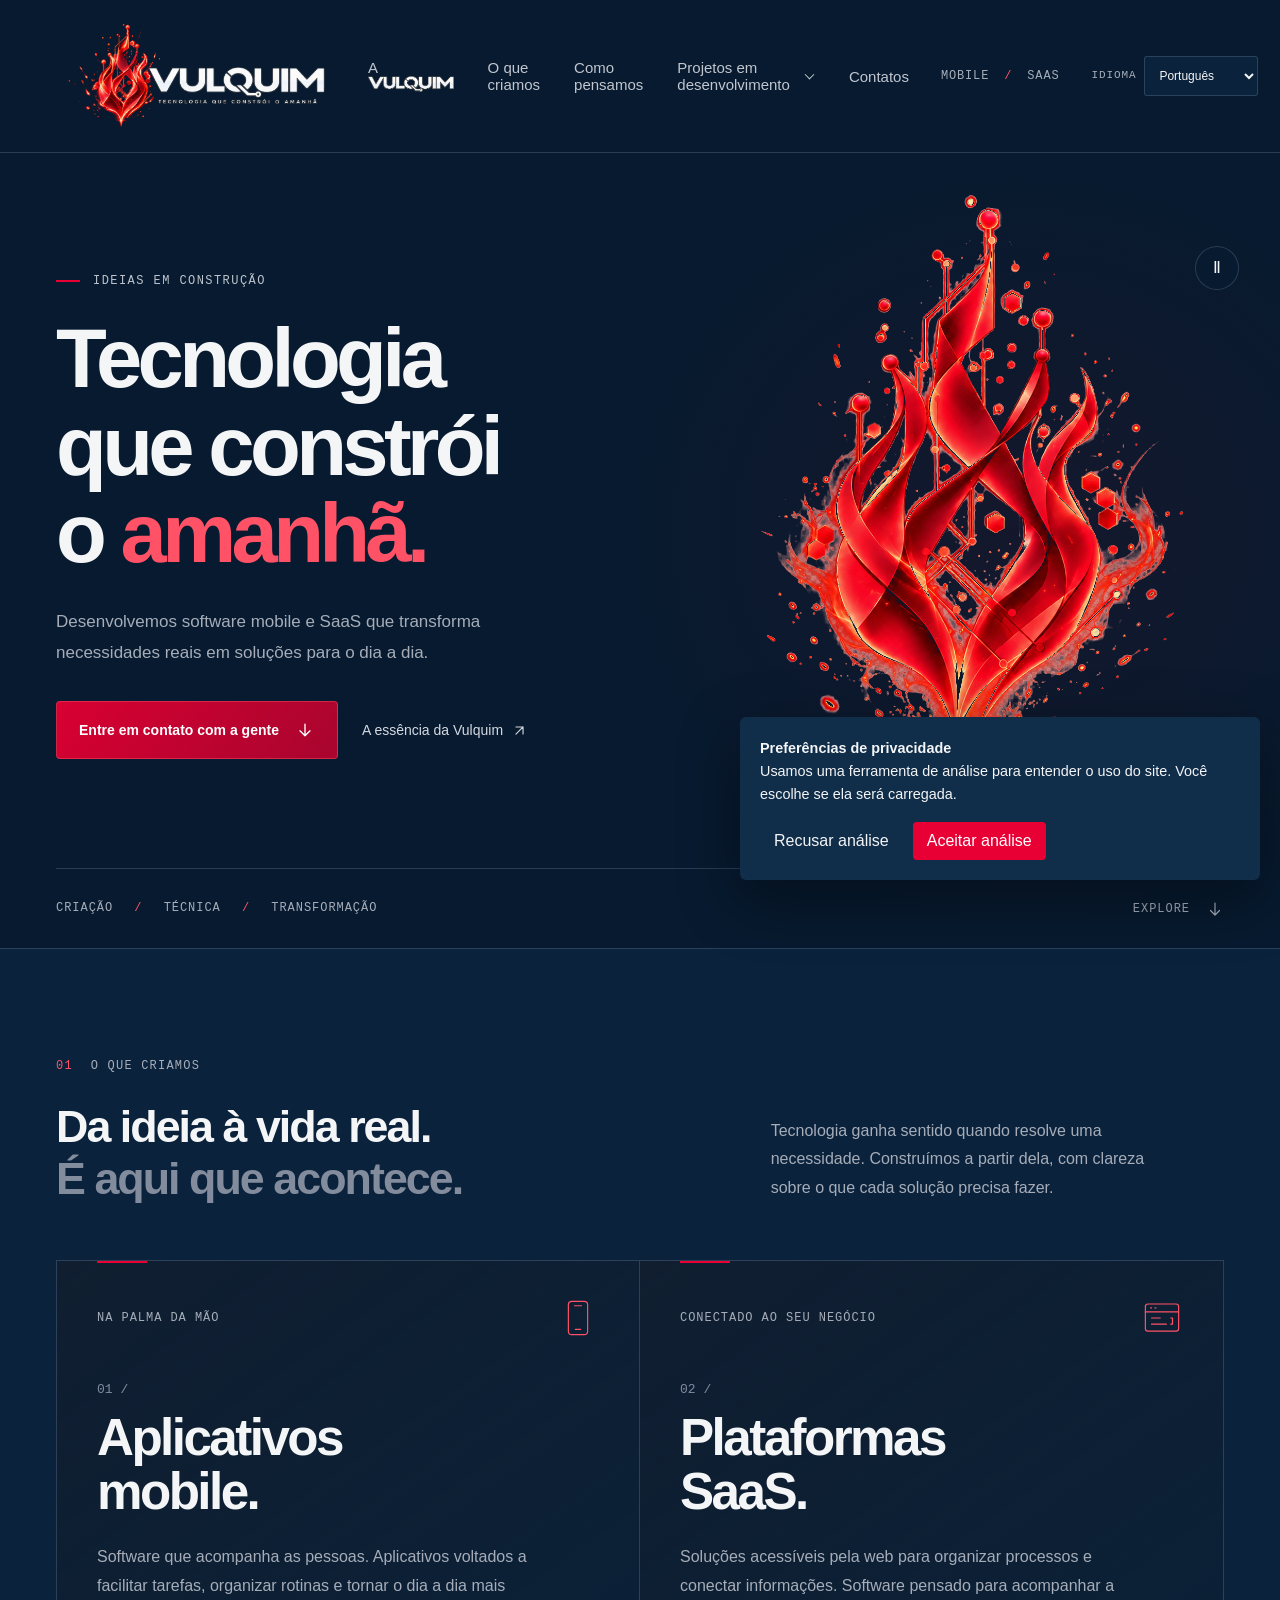
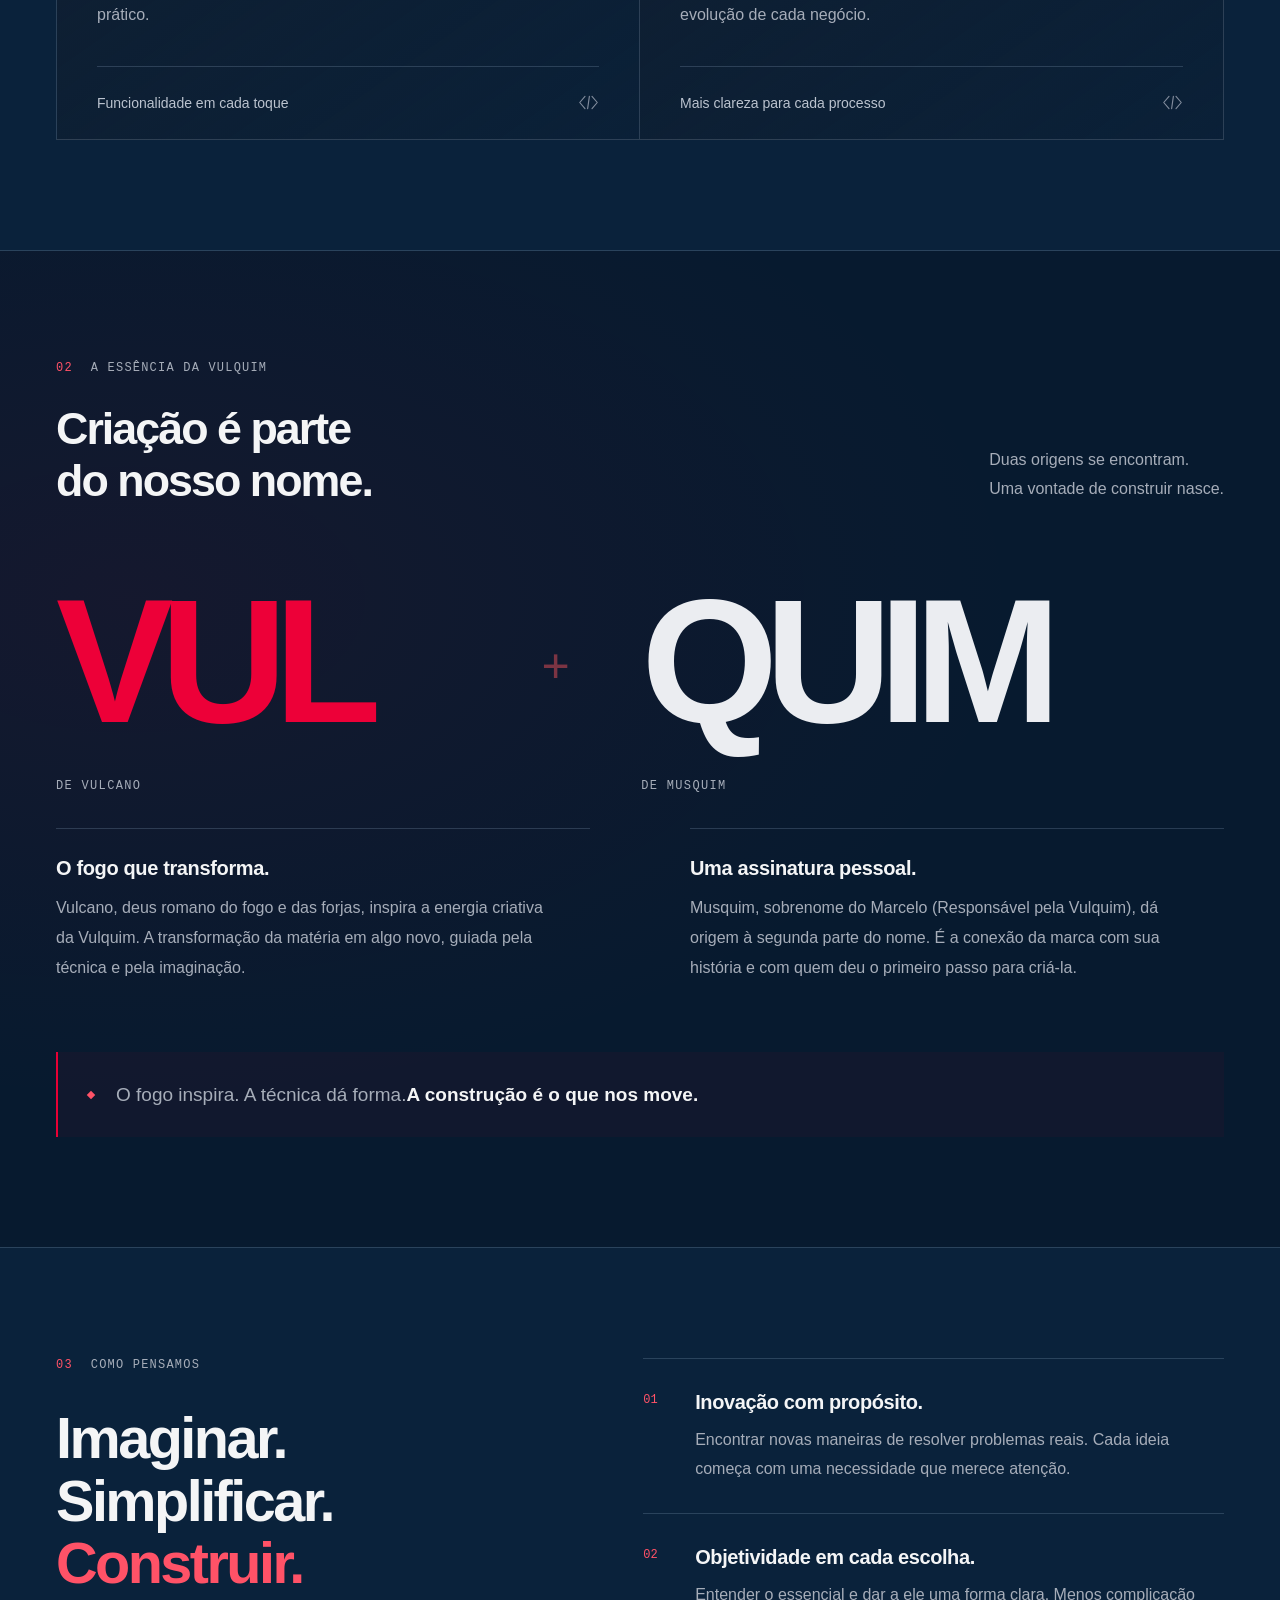
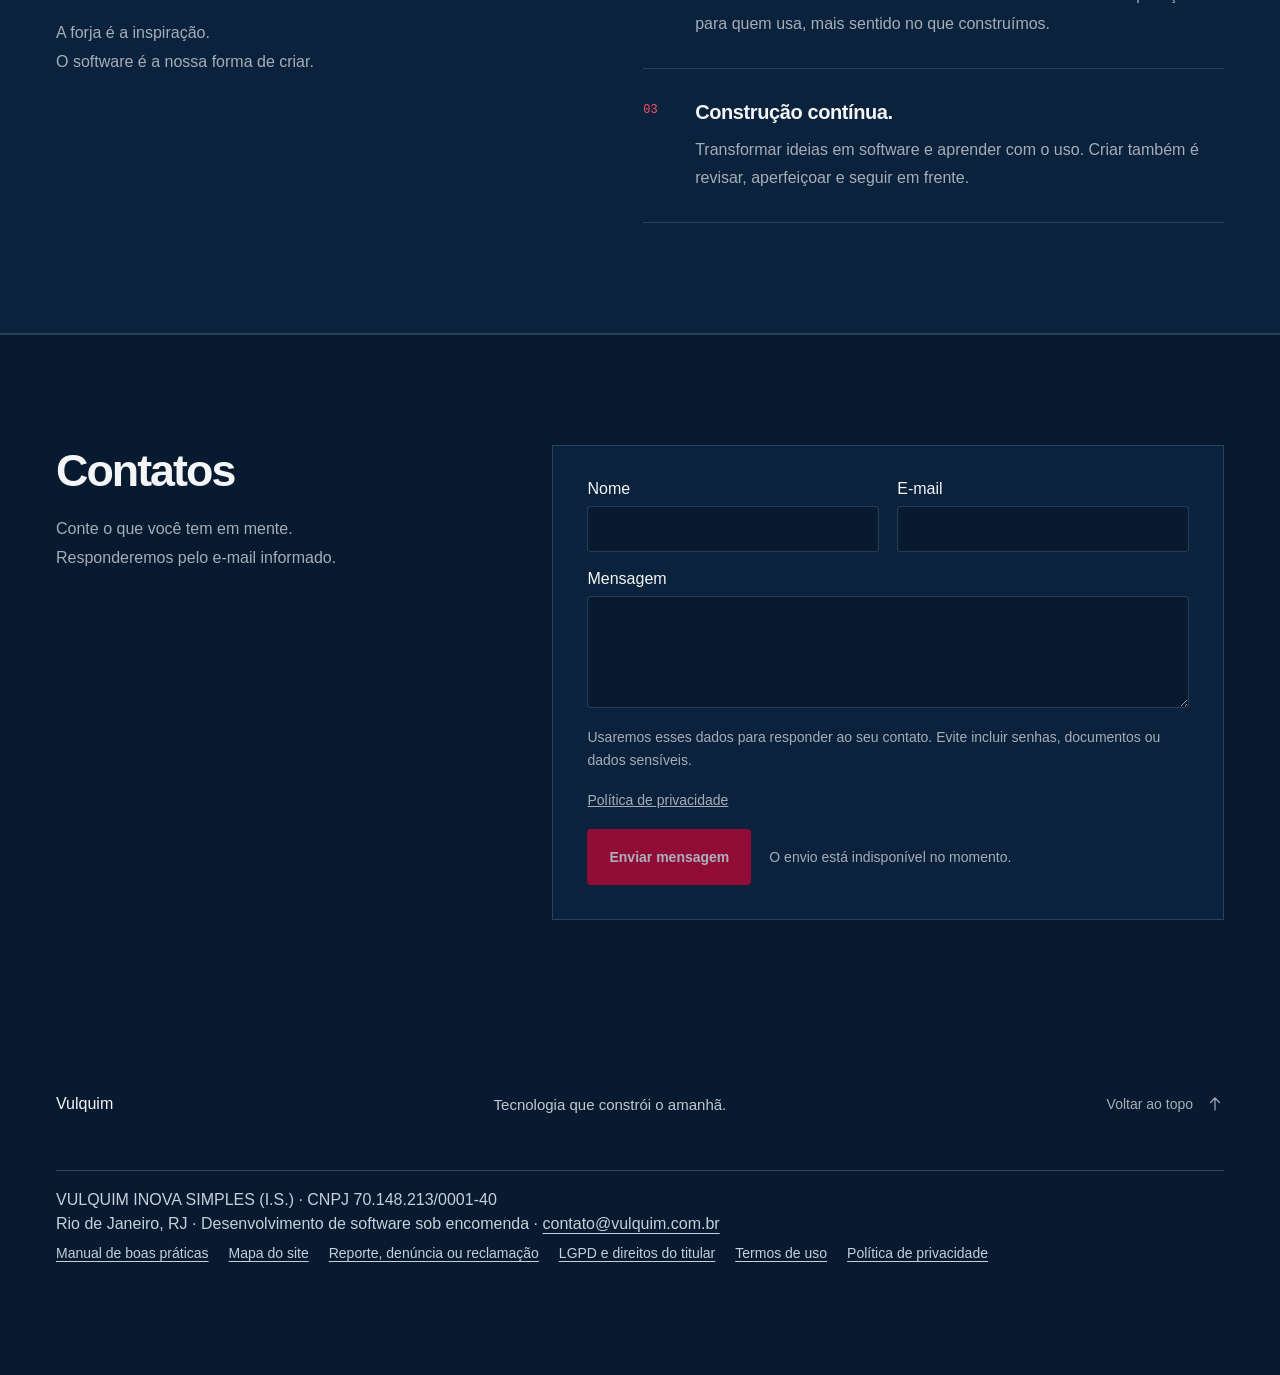
==== commit f9a4a11d: "Mantém apenas as duas wordmarks do cabeçalho Preserva a assinatura Vulquim e a marca do link A Vulqu" ====
--- a/index.html
+++ b/index.html
@@ -456,7 +456,7 @@
 
 </style>
   
-  <link rel="stylesheet" href="brand.css">
+  <link rel="stylesheet" href="brand.css?v=2">
   <link rel="icon" type="image/svg+xml" href="favicon.svg?v=2">
 </head>
 <body data-page="home">
@@ -471,7 +471,7 @@
         <span class="menu-toggle-text">Menu</span><span class="menu-lines" aria-hidden="true"></span>
       </button>
       <nav class="main-nav" id="menu-principal" aria-label="Navegação principal">
-        <a href="#essencia">A Vulquim</a>
+        <a class="nav-essence" href="#essencia"><span class="nav-essence-prefix">A</span> <img class="brand-wordmark" src="vulquim-wordmark.png" alt="Vulquim" decoding="async"></a>
         <a href="#atuacao">O que criamos</a>
         <a href="#principios">Como pensamos</a>
         <details class="nav-projects">
@@ -507,7 +507,7 @@
           <p class="hero-description">Desenvolvemos software mobile e SaaS que transforma necessidades reais em soluções para o dia a dia.</p>
           <div class="hero-actions">
             <a class="button button-primary button-contact" href="#contatos"><span data-hero-contact>Entre em contato com a gente</span><svg aria-hidden="true" viewBox="0 0 24 24"><path d="M12 5v14m-6-6 6 6 6-6"/></svg></a>
-            <a class="text-link" href="#essencia">A essência da<svg aria-hidden="true" viewBox="0 0 24 24"><path d="M7 17 17 7M7 7h10v10"/></svg></a>
+            <a class="text-link" href="#essencia">A essência da Vulquim<svg aria-hidden="true" viewBox="0 0 24 24"><path d="M7 17 17 7M7 7h10v10"/></svg></a>
           </div>
         </div>
         <div class="hero-art">
@@ -627,7 +627,7 @@
   <footer class="site-footer">
     <div class="container">
       <div class="footer-main">
-        <a class="brand" href="#inicio" aria-label="Vulquim, voltar ao início"><img class="brand-logo" src="vulquim-assinatura.webp" alt="Vulquim" width="1983" height="793" loading="lazy"></a>
+        <a class="brand" href="#inicio" aria-label="Vulquim, voltar ao início">Vulquim</a>
         <p>Tecnologia que constrói o amanhã.</p>
         <a class="back-top" href="#inicio">Voltar ao topo <svg aria-hidden="true" viewBox="0 0 24 24"><path d="M12 20V4m-6 6 6-6 6 6"/></svg></a>
       </div>
@@ -815,8 +815,7 @@
 
 </script>
 <script src="site-interactions.js"></script>
-<script src="brand.js"></script>
-<script src="site-language.js"></script>
+<script src="site-language.js?v=2"></script>
 <script src="site-contact.js"></script>
 </body>
 </html>
--- a/projetos.css
+++ b/projetos.css
@@ -168,7 +168,7 @@
 .project-page .skip-link { position: fixed; top: 12px; left: 12px; z-index: 100; padding: 14px 20px; background: white; color: black; transform: translateY(-170%); }
 .project-page .skip-link:focus { transform: translateY(0); }
 .project-page button { font: inherit; }
-.project-page img { display: block; max-width: 100%; height: auto; }
+.project-page img:not(:where(.brand-wordmark)) { display: block; max-width: 100%; height: auto; }
 .project-page svg { fill: none; stroke: currentColor; stroke-linecap: round; stroke-linejoin: round; }
 
 .project-page .site-header {
@@ -581,10 +581,10 @@
   .project-section-inner { width: calc(100% - 40px); }
   .project-page .header-inner { min-height: 96px; flex-wrap: wrap; gap: 15px; }
   .project-page .brand-logo { height: 62px; }
-  .project-page .js .menu-toggle { display: inline-flex; align-items: center; justify-content: center; gap: 12px; }
+  .js .project-page .menu-toggle { display: inline-flex; align-items: center; justify-content: center; gap: 12px; }
   .project-page .main-nav { width: 100%; flex-direction: column; align-items: stretch; gap: 0; padding-bottom: 17px; }
-  .project-page .js .main-nav { max-height: 0; opacity: 0; overflow: hidden; visibility: hidden; transform: translateY(-12px); transition: max-height .42s cubic-bezier(.22, 1, .36, 1), opacity .24s ease, transform .42s cubic-bezier(.22, 1, .36, 1), visibility 0s linear .42s; }
-  .project-page .js .main-nav.is-open { max-height: 560px; opacity: 1; visibility: visible; transform: none; transition-delay: 0s; }
+  .js .project-page .main-nav { max-height: 0; opacity: 0; overflow: hidden; visibility: hidden; transform: translateY(-12px); transition: max-height .42s cubic-bezier(.22, 1, .36, 1), opacity .24s ease, transform .42s cubic-bezier(.22, 1, .36, 1), visibility 0s linear .42s; }
+  .js .project-page .main-nav.is-open { max-height: 560px; opacity: 1; visibility: visible; transform: none; transition-delay: 0s; }
   .project-page .main-nav > a { padding-block: 15px; border-top: 1px solid var(--project-line); }
   .project-page .main-nav > a::after { display: none; }
   .project-page .nav-projects summary { border-top-color: var(--project-line); }
--- a/site-institucional.css
+++ b/site-institucional.css
@@ -22,7 +22,7 @@
   padding-block: 20px;
   border-bottom: 1px solid #344256;
 }
-.institutional-header img { display: block; height: auto; }
+.institutional-header a:first-child { font-weight: 700; }
 .institutional-main { padding-block: clamp(32px, 7vw, 80px); }
 .institutional-main h1 {
   margin: 0 0 22px;
--- a/brand.css
+++ b/brand.css
@@ -1,6 +1,10 @@
-.brand-wordmark { display: inline-block; width: 5.2em; height: 1em; max-width: none; object-fit: contain; vertical-align: -.14em; }
-.brand-wordmark-wrap { display: inline; white-space: nowrap; }
-.main-nav .brand-wordmark { width: 5.7em; height: 1.1em; }
-.text-link:has(.brand-wordmark-wrap) { display: inline-block; }
-.text-link:has(.brand-wordmark-wrap) > svg { display: inline-block; margin-left: 8px; vertical-align: middle; }
+.nav-essence-prefix { display: block; }
+.nav-essence .brand-wordmark {
+  display: inline-block;
+  width: 5.7em;
+  height: 1.1em;
+  max-width: none;
+  object-fit: contain;
+  vertical-align: -.14em;
+}
 @media print { .brand-wordmark { filter: brightness(0); } }
